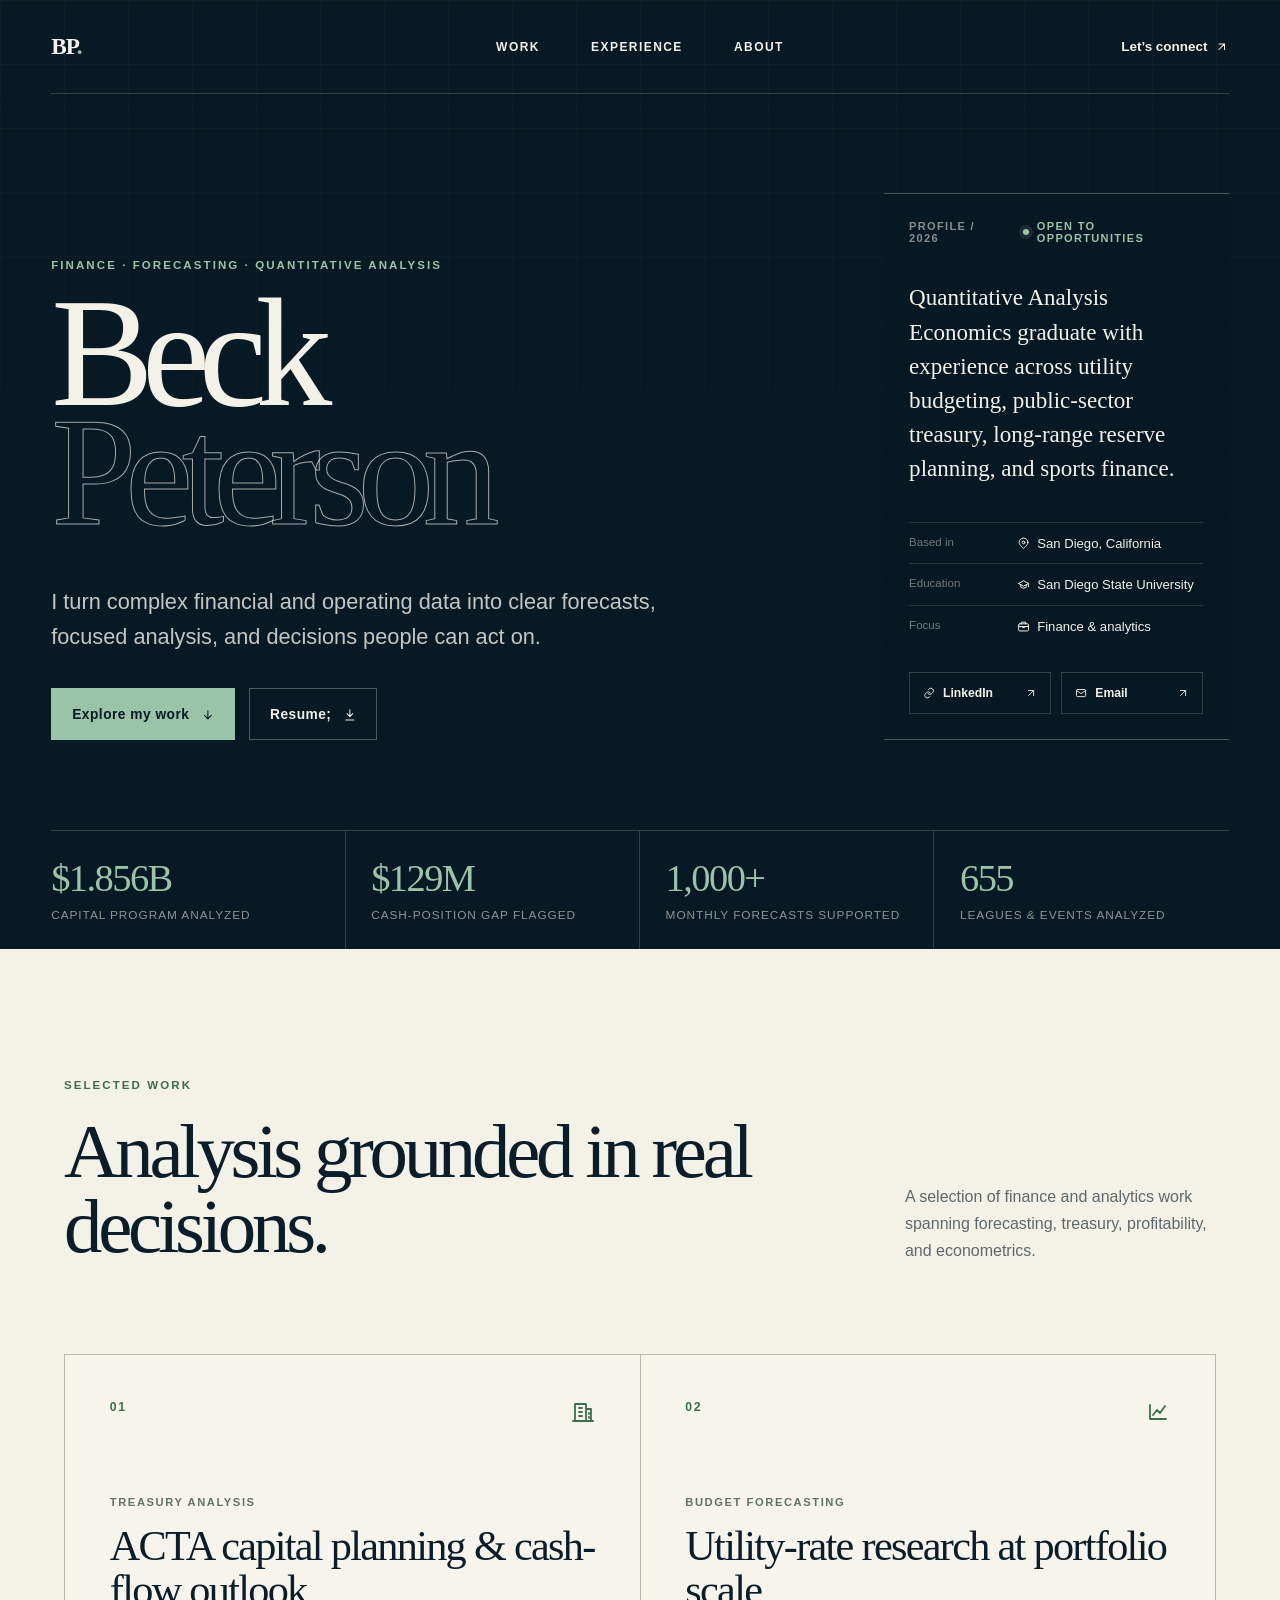
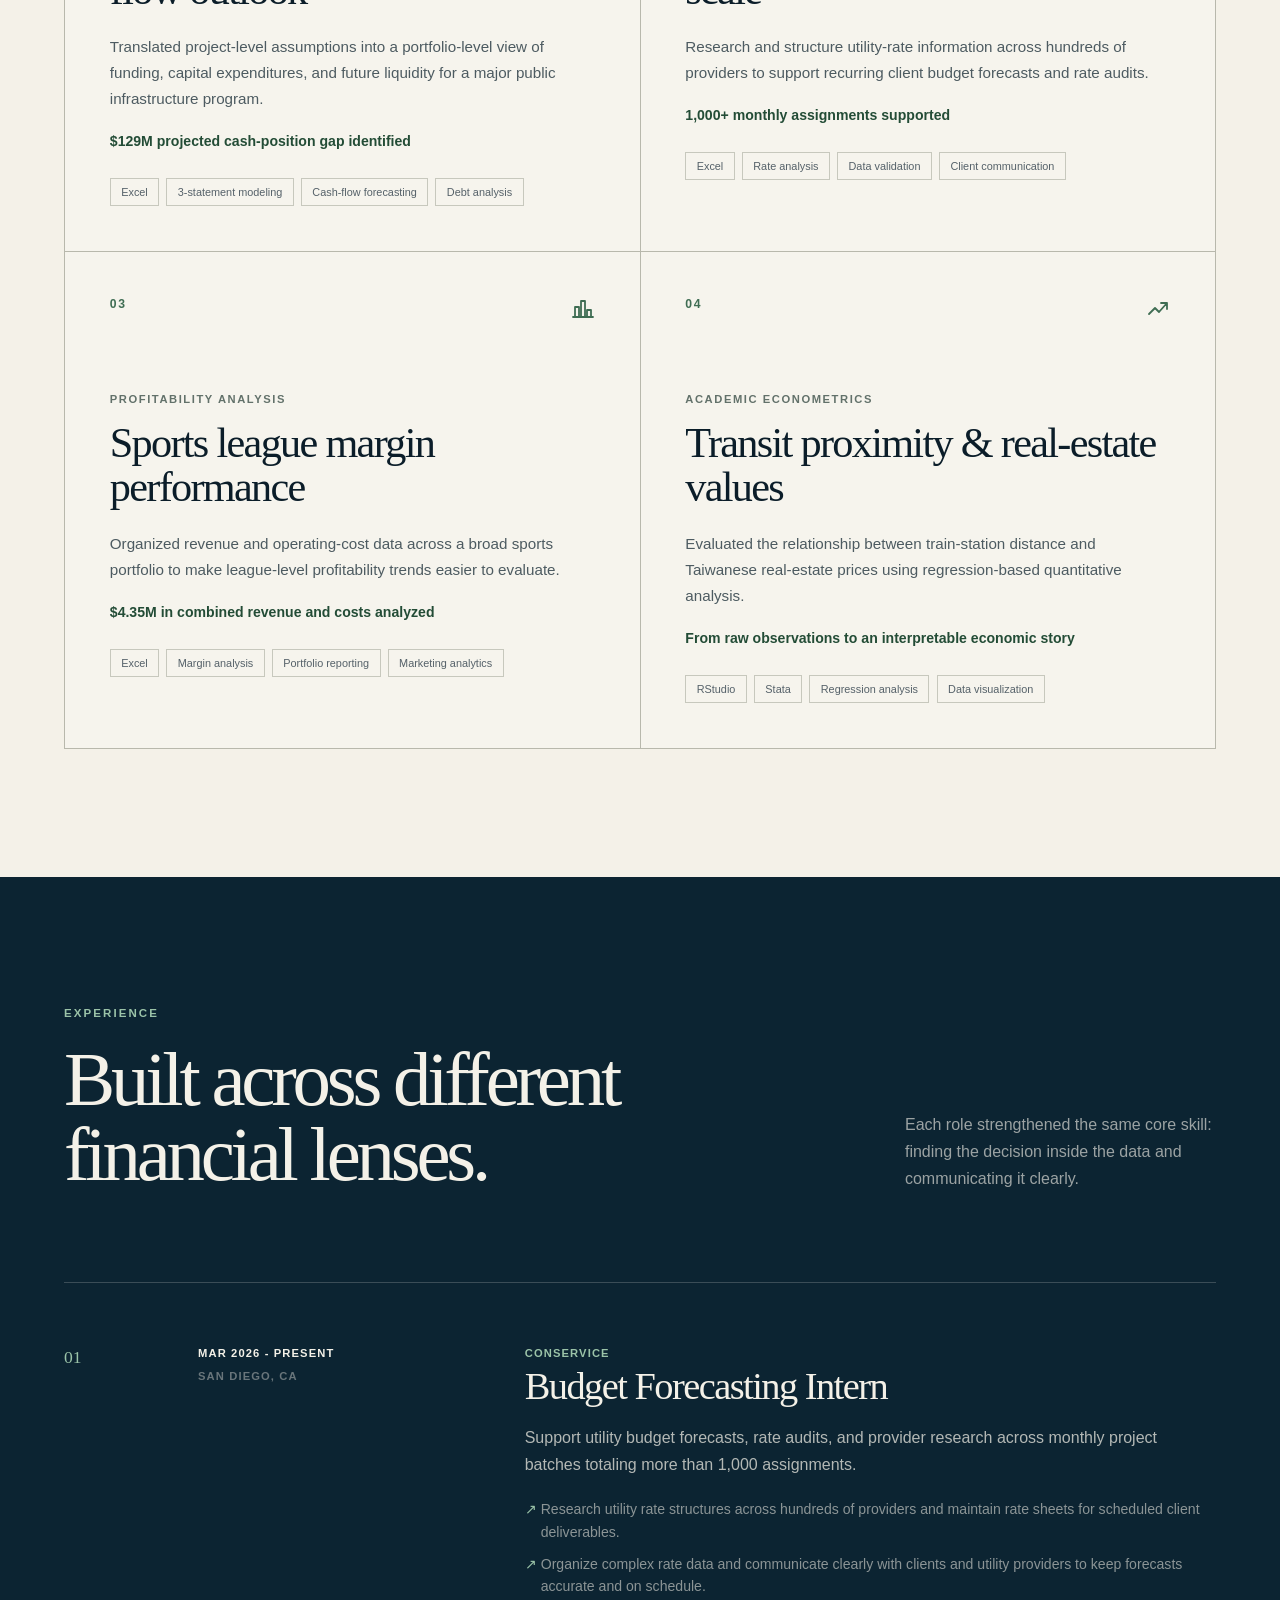
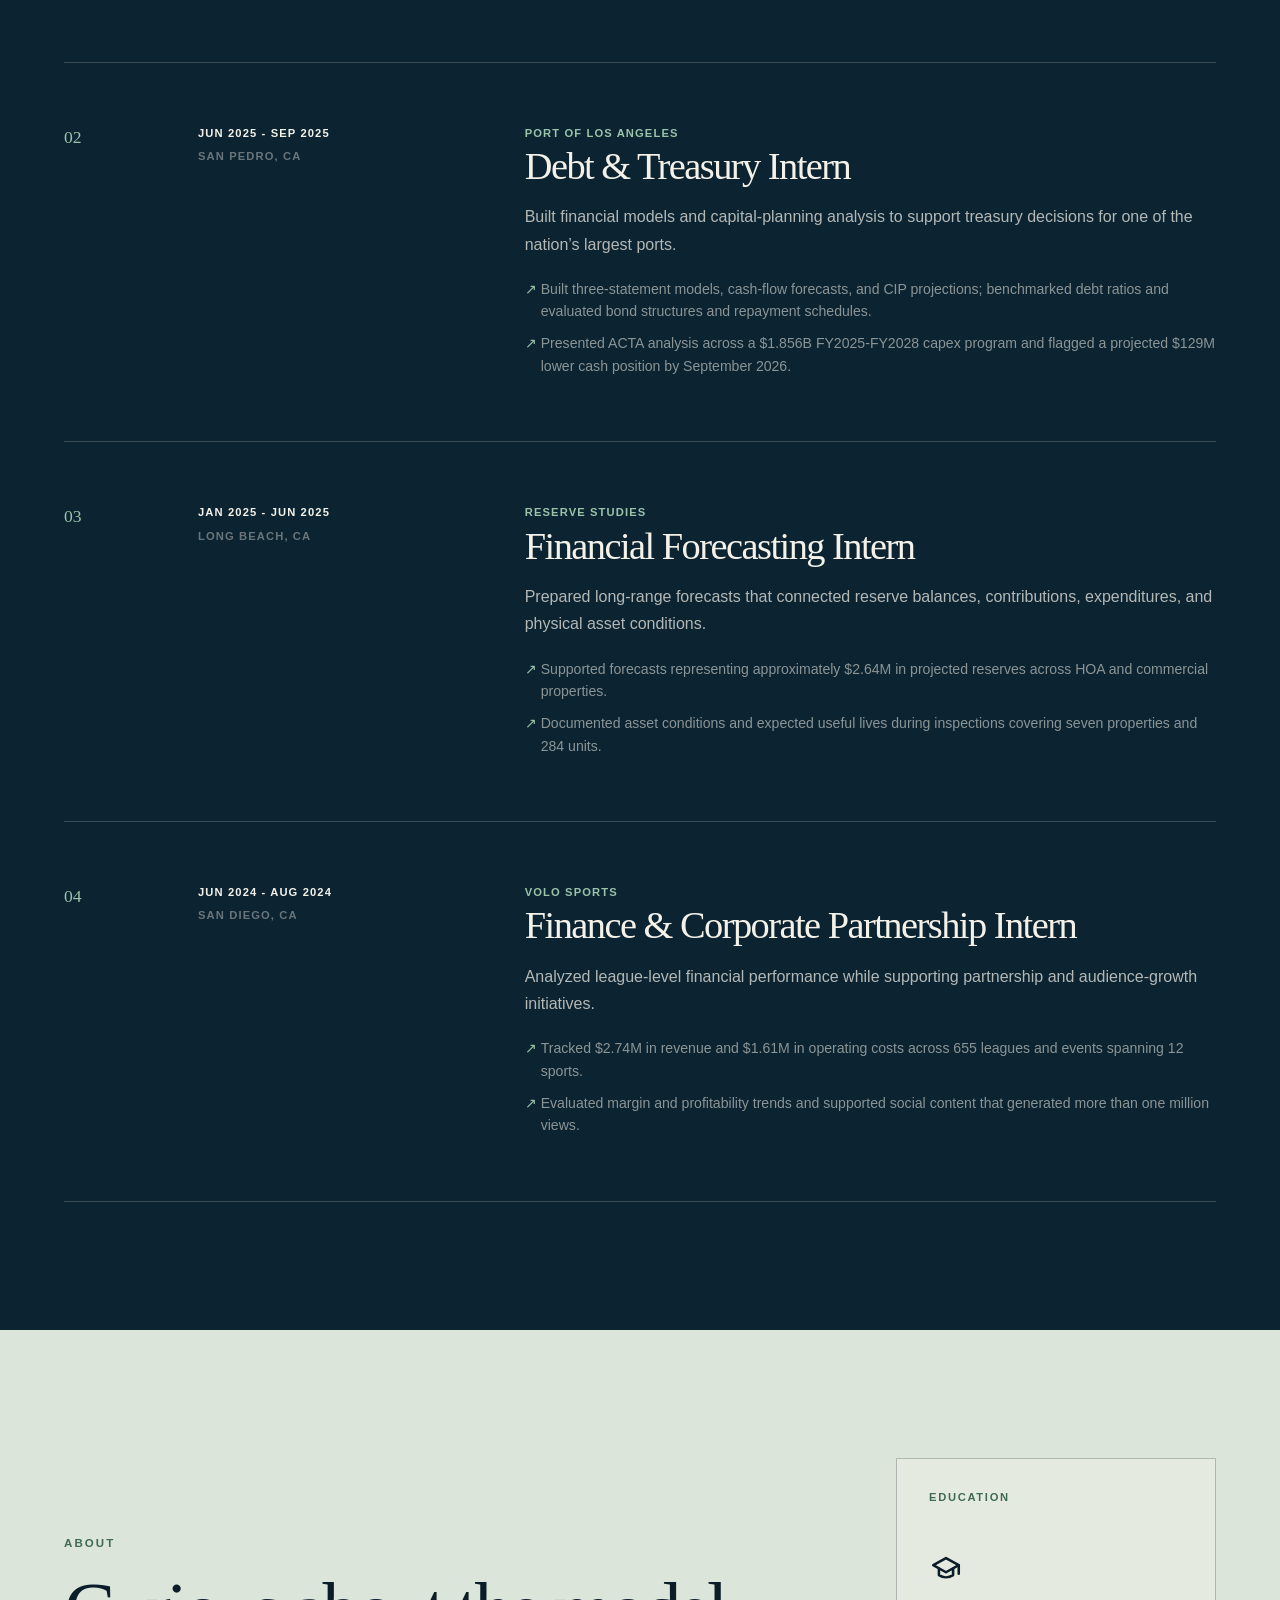
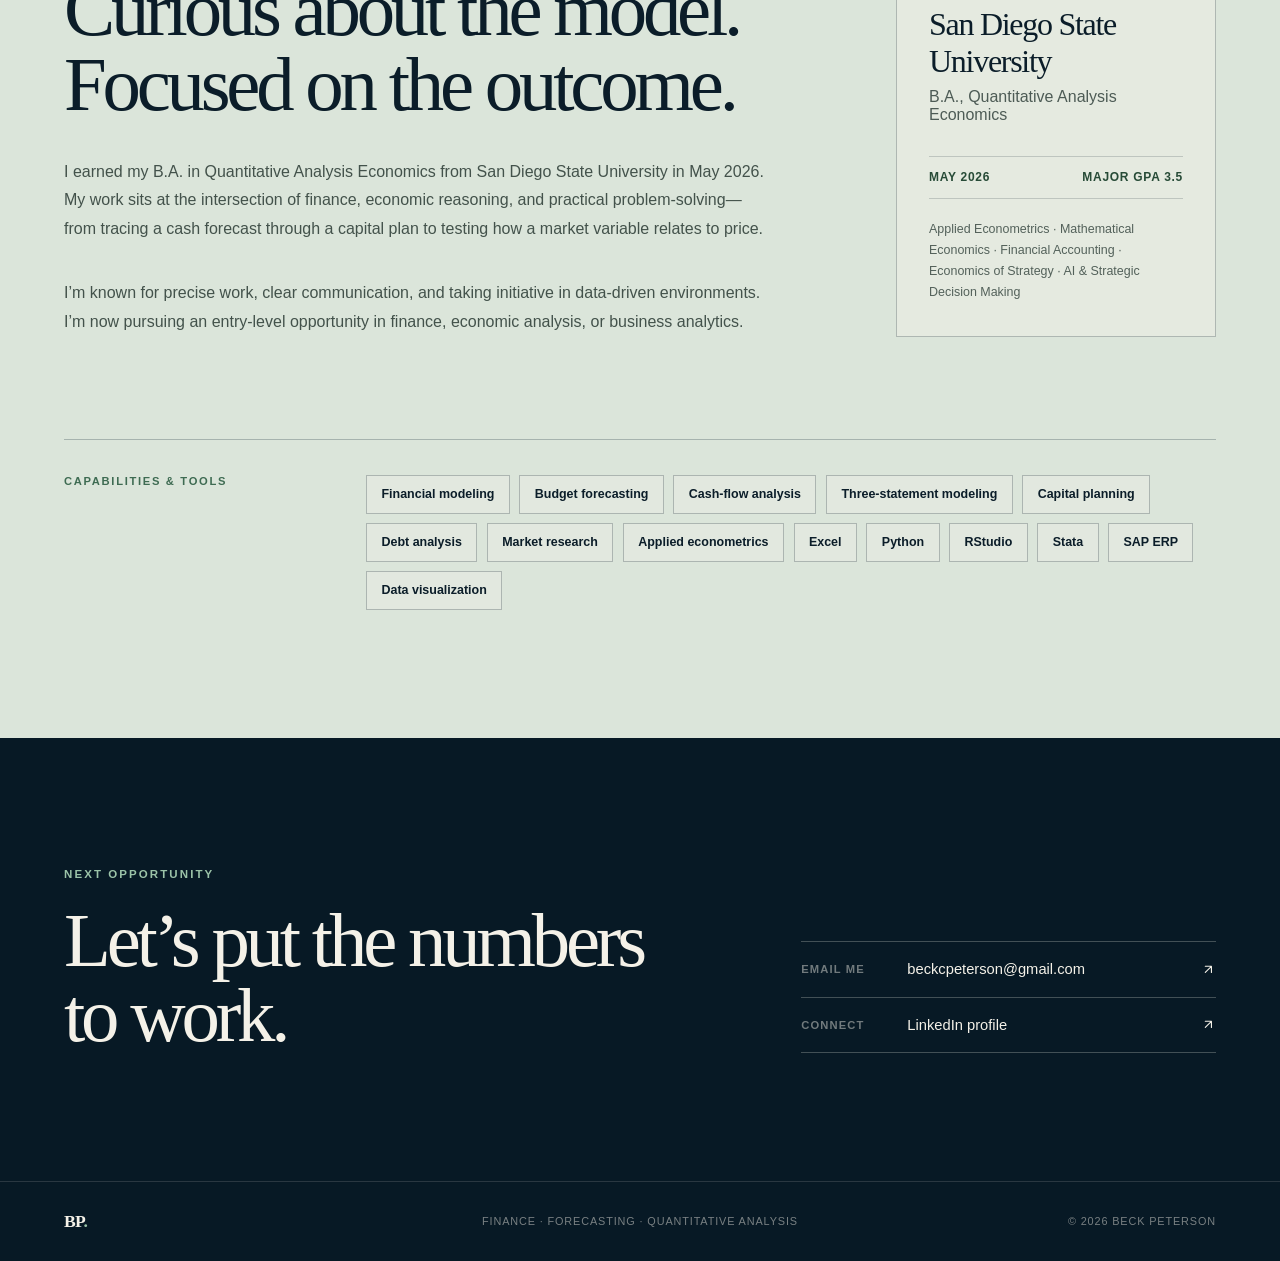
==== index.html @ 58293a1f "Update index.html" ====
<!doctype html>
<html lang="en">
  <head>
    <meta charset="utf-8">
    <meta name="viewport" content="width=device-width, initial-scale=1">
    <title>Beck Peterson | Finance &amp; Quantitative Analysis</title>
    <meta name="description" content="Finance and analytics portfolio of Beck Peterson, featuring work in forecasting, treasury, financial modeling, and applied econometrics.">
    <meta name="keywords" content="Beck Peterson, finance analyst, quantitative analysis, financial modeling, budget forecasting, economics">
    <meta name="author" content="Beck Peterson">
    <link rel="canonical" href="https://beckcpeterson.github.io/">
    <link rel="icon" href="favicon.svg" type="image/svg+xml">
    <link rel="stylesheet" href="styles.css">

    <meta property="og:type" content="website">
    <meta property="og:url" content="https://beckcpeterson.github.io/">
    <meta property="og:title" content="Beck Peterson | Finance &amp; Quantitative Analysis">
    <meta property="og:description" content="Selected work in forecasting, treasury, financial modeling, and applied econometrics.">
    <meta property="og:image" content="https://beckcpeterson.github.io/og.png">
    <meta name="twitter:card" content="summary_large_image">
    <meta name="twitter:title" content="Beck Peterson | Finance &amp; Quantitative Analysis">
    <meta name="twitter:description" content="Selected work in forecasting, treasury, financial modeling, and applied econometrics.">
    <meta name="twitter:image" content="https://beckcpeterson.github.io/og.png">
  </head>

  <body>
    <!-- Reusable icons. You do not need to edit this section. -->
    <svg class="svg-sprite" aria-hidden="true">
      <symbol id="icon-arrow-up-right" viewBox="0 0 24 24"><path d="M7 17 17 7M7 7h10v10"/></symbol>
      <symbol id="icon-arrow-down" viewBox="0 0 24 24"><path d="M12 5v14m-6-6 6 6 6-6"/></symbol>
      <symbol id="icon-download" viewBox="0 0 24 24"><path d="M12 3v12m-5-5 5 5 5-5M5 21h14"/></symbol>
      <symbol id="icon-location" viewBox="0 0 24 24"><path d="M20 10c0 5-8 11-8 11S4 15 4 10a8 8 0 1 1 16 0Z"/><circle cx="12" cy="10" r="2.5"/></symbol>
      <symbol id="icon-education" viewBox="0 0 24 24"><path d="m3 10 9-5 9 5-9 5-9-5Z"/><path d="M7 12.5V17c3 2 7 2 10 0v-4.5M21 10v6"/></symbol>
      <symbol id="icon-briefcase" viewBox="0 0 24 24"><rect x="3" y="7" width="18" height="13" rx="2"/><path d="M8 7V4h8v3M3 12h18M10 12v2h4v-2"/></symbol>
      <symbol id="icon-link" viewBox="0 0 24 24"><path d="M10 13a5 5 0 0 0 7.1.1l2-2a5 5 0 0 0-7.1-7.1l-1.1 1.1"/><path d="M14 11a5 5 0 0 0-7.1-.1l-2 2A5 5 0 0 0 12 20l1.1-1.1"/></symbol>
      <symbol id="icon-mail" viewBox="0 0 24 24"><rect x="3" y="5" width="18" height="14" rx="2"/><path d="m3 7 9 6 9-6"/></symbol>
      <symbol id="icon-building" viewBox="0 0 24 24"><path d="M4 21V4h11v17M15 9h5v12M8 8h3M8 12h3M8 16h3M18 13v1M18 17v1M2 21h20"/></symbol>
      <symbol id="icon-line-chart" viewBox="0 0 24 24"><path d="M4 19V5M4 19h16M7 15l4-5 3 3 5-7"/></symbol>
      <symbol id="icon-bar-chart" viewBox="0 0 24 24"><path d="M4 20V10h4v10M10 20V4h4v16M16 20v-7h4v7M2 20h20"/></symbol>
      <symbol id="icon-trending" viewBox="0 0 24 24"><path d="m3 17 6-6 4 4 8-9M15 6h6v6"/></symbol>
    </svg>

    <main id="main-content" class="overflow-hidden">
      <a class="skip-link" href="#selected-work">Skip to selected work</a>

      <!-- HERO: Edit your main headline and introduction here. -->
      <section class="hero-shell">
        <div class="hero-grid" aria-hidden="true"></div>

        <nav class="site-nav" aria-label="Primary navigation">
          <a class="wordmark" href="#main-content" aria-label="Beck Peterson, home">BP<span>.</span></a>
          <div class="nav-links">
            <a href="#selected-work">Work</a>
            <a href="#experience">Experience</a>
            <a href="#about">About</a>
          </div>
          <a class="nav-contact" href="mailto:beckcpeterson@gmail.com">
            Let&rsquo;s connect
            <svg class="icon" aria-hidden="true"><use href="#icon-arrow-up-right"/></svg>
          </a>
        </nav>

        <div class="hero-content">
          <div class="hero-copy">
            <p class="eyebrow">Finance &middot; Forecasting &middot; Quantitative Analysis</p>
            <h1>Beck<br><span>Peterson</span></h1>
            <p class="hero-intro">
              I turn complex financial and operating data into clear forecasts,
              focused analysis, and decisions people can act on.
            </p>
            <div class="hero-actions">
              <a class="button button-primary" href="#selected-work">
                Explore my work
                <svg class="icon" aria-hidden="true"><use href="#icon-arrow-down"/></svg>
              </a>
              <a class="button button-secondary" href="Beck-Peterson-Resume.pdf" download>
                Resume;
                <svg class="icon" aria-hidden="true"><use href="#icon-download"/></svg>
              </a>
            </div>
          </div>

          <aside class="hero-brief" aria-label="Professional profile">
            <div class="brief-topline">
              <span>Profile / 2026</span>
              <span class="availability"><i></i> Open to opportunities</span>
            </div>
            <p>
              Quantitative Analysis Economics graduate with experience across
              utility budgeting, public-sector treasury, long-range reserve
              planning, and sports finance.
            </p>
            <dl class="brief-details">
              <div>
                <dt>Based in</dt>
                <dd><svg class="icon" aria-hidden="true"><use href="#icon-location"/></svg> San Diego, California</dd>
              </div>
              <div>
                <dt>Education</dt>
                <dd><svg class="icon" aria-hidden="true"><use href="#icon-education"/></svg> San Diego State University</dd>
              </div>
              <div>
                <dt>Focus</dt>
                <dd><svg class="icon" aria-hidden="true"><use href="#icon-briefcase"/></svg> Finance &amp; analytics</dd>
              </div>
            </dl>
            <div class="brief-socials">
              <a href="https://www.linkedin.com/in/beck-c-peterson" target="_blank" rel="noreferrer">
                <svg class="icon" aria-hidden="true"><use href="#icon-link"/></svg> LinkedIn
                <svg class="icon" aria-hidden="true"><use href="#icon-arrow-up-right"/></svg>
              </a>
              <a href="mailto:beckcpeterson@gmail.com">
                <svg class="icon" aria-hidden="true"><use href="#icon-mail"/></svg> Email
                <svg class="icon" aria-hidden="true"><use href="#icon-arrow-up-right"/></svg>
              </a>
            </div>
          </aside>
        </div>

        <div class="metric-strip" aria-label="Career highlights">
          <div><strong>$1.856B</strong><span>capital program analyzed</span></div>
          <div><strong>$129M</strong><span>cash-position gap flagged</span></div>
          <div><strong>1,000+</strong><span>monthly forecasts supported</span></div>
          <div><strong>655</strong><span>leagues &amp; events analyzed</span></div>
        </div>
      </section>

      <!-- SELECTED WORK: Copy a project card to add another project. -->
      <section id="selected-work" class="section section-light">
        <div class="section-heading">
          <div>
            <p class="eyebrow eyebrow-dark">Selected work</p>
            <h2>Analysis grounded in real decisions.</h2>
          </div>
          <p>
            A selection of finance and analytics work spanning forecasting,
            treasury, profitability, and econometrics.
          </p>
        </div>

        <div class="project-grid">
          <article class="project-card">
            <div class="project-card-top"><span>01</span><svg class="icon" aria-hidden="true"><use href="#icon-building"/></svg></div>
            <p class="project-type">Treasury analysis</p>
            <h3>ACTA capital planning &amp; cash-flow outlook</h3>
            <p class="project-description">Translated project-level assumptions into a portfolio-level view of funding, capital expenditures, and future liquidity for a major public infrastructure program.</p>
            <p class="project-result">$129M projected cash-position gap identified</p>
            <ul class="tag-list" aria-label="ACTA project tools">
              <li>Excel</li><li>3-statement modeling</li><li>Cash-flow forecasting</li><li>Debt analysis</li>
            </ul>
          </article>

          <article class="project-card">
            <div class="project-card-top"><span>02</span><svg class="icon" aria-hidden="true"><use href="#icon-line-chart"/></svg></div>
            <p class="project-type">Budget forecasting</p>
            <h3>Utility-rate research at portfolio scale</h3>
            <p class="project-description">Research and structure utility-rate information across hundreds of providers to support recurring client budget forecasts and rate audits.</p>
            <p class="project-result">1,000+ monthly assignments supported</p>
            <ul class="tag-list" aria-label="Utility research project tools">
              <li>Excel</li><li>Rate analysis</li><li>Data validation</li><li>Client communication</li>
            </ul>
          </article>

          <article class="project-card">
            <div class="project-card-top"><span>03</span><svg class="icon" aria-hidden="true"><use href="#icon-bar-chart"/></svg></div>
            <p class="project-type">Profitability analysis</p>
            <h3>Sports league margin performance</h3>
            <p class="project-description">Organized revenue and operating-cost data across a broad sports portfolio to make league-level profitability trends easier to evaluate.</p>
            <p class="project-result">$4.35M in combined revenue and costs analyzed</p>
            <ul class="tag-list" aria-label="Sports analysis project tools">
              <li>Excel</li><li>Margin analysis</li><li>Portfolio reporting</li><li>Marketing analytics</li>
            </ul>
          </article>

          <article class="project-card">
            <div class="project-card-top"><span>04</span><svg class="icon" aria-hidden="true"><use href="#icon-trending"/></svg></div>
            <p class="project-type">Academic econometrics</p>
            <h3>Transit proximity &amp; real-estate values</h3>
            <p class="project-description">Evaluated the relationship between train-station distance and Taiwanese real-estate prices using regression-based quantitative analysis.</p>
            <p class="project-result">From raw observations to an interpretable economic story</p>
            <ul class="tag-list" aria-label="Econometrics project tools">
              <li>RStudio</li><li>Stata</li><li>Regression analysis</li><li>Data visualization</li>
            </ul>
          </article>
        </div>
      </section>

      <!-- EXPERIENCE: Copy one timeline-row article to add a new role. -->
      <section id="experience" class="section section-navy">
        <div class="section-heading section-heading-inverse">
          <div>
            <p class="eyebrow">Experience</p>
            <h2>Built across different financial lenses.</h2>
          </div>
          <p>Each role strengthened the same core skill: finding the decision inside the data and communicating it clearly.</p>
        </div>

        <div class="timeline">
          <article class="timeline-row">
            <div class="timeline-index">01</div>
            <div class="timeline-meta"><p>Mar 2026 - Present</p><span>San Diego, CA</span></div>
            <div class="timeline-body">
              <p class="company">Conservice</p>
              <h3>Budget Forecasting Intern</h3>
              <p class="timeline-summary">Support utility budget forecasts, rate audits, and provider research across monthly project batches totaling more than 1,000 assignments.</p>
              <ul>
                <li>Research utility rate structures across hundreds of providers and maintain rate sheets for scheduled client deliverables.</li>
                <li>Organize complex rate data and communicate clearly with clients and utility providers to keep forecasts accurate and on schedule.</li>
              </ul>
            </div>
          </article>

          <article class="timeline-row">
            <div class="timeline-index">02</div>
            <div class="timeline-meta"><p>Jun 2025 - Sep 2025</p><span>San Pedro, CA</span></div>
            <div class="timeline-body">
              <p class="company">Port of Los Angeles</p>
              <h3>Debt &amp; Treasury Intern</h3>
              <p class="timeline-summary">Built financial models and capital-planning analysis to support treasury decisions for one of the nation&rsquo;s largest ports.</p>
              <ul>
                <li>Built three-statement models, cash-flow forecasts, and CIP projections; benchmarked debt ratios and evaluated bond structures and repayment schedules.</li>
                <li>Presented ACTA analysis across a $1.856B FY2025-FY2028 capex program and flagged a projected $129M lower cash position by September 2026.</li>
              </ul>
            </div>
          </article>

          <article class="timeline-row">
            <div class="timeline-index">03</div>
            <div class="timeline-meta"><p>Jan 2025 - Jun 2025</p><span>Long Beach, CA</span></div>
            <div class="timeline-body">
              <p class="company">Reserve Studies</p>
              <h3>Financial Forecasting Intern</h3>
              <p class="timeline-summary">Prepared long-range forecasts that connected reserve balances, contributions, expenditures, and physical asset conditions.</p>
              <ul>
                <li>Supported forecasts representing approximately $2.64M in projected reserves across HOA and commercial properties.</li>
                <li>Documented asset conditions and expected useful lives during inspections covering seven properties and 284 units.</li>
              </ul>
            </div>
          </article>

          <article class="timeline-row">
            <div class="timeline-index">04</div>
            <div class="timeline-meta"><p>Jun 2024 - Aug 2024</p><span>San Diego, CA</span></div>
            <div class="timeline-body">
              <p class="company">Volo Sports</p>
              <h3>Finance &amp; Corporate Partnership Intern</h3>
              <p class="timeline-summary">Analyzed league-level financial performance while supporting partnership and audience-growth initiatives.</p>
              <ul>
                <li>Tracked $2.74M in revenue and $1.61M in operating costs across 655 leagues and events spanning 12 sports.</li>
                <li>Evaluated margin and profitability trends and supported social content that generated more than one million views.</li>
              </ul>
            </div>
          </article>
        </div>
      </section>

      <!-- ABOUT: Edit education, goals, and skills here. -->
      <section id="about" class="section section-sage">
        <div class="about-grid">
          <div class="about-statement">
            <p class="eyebrow eyebrow-dark">About</p>
            <h2>Curious about the model. Focused on the outcome.</h2>
            <p>I earned my B.A. in Quantitative Analysis Economics from San Diego State University in May 2026. My work sits at the intersection of finance, economic reasoning, and practical problem-solving&mdash;from tracing a cash forecast through a capital plan to testing how a market variable relates to price.</p>
            <p>I&rsquo;m known for precise work, clear communication, and taking initiative in data-driven environments. I&rsquo;m now pursuing an entry-level opportunity in finance, economic analysis, or business analytics.</p>
          </div>

          <div class="education-card">
            <p class="education-label">Education</p>
            <svg class="icon" style="font-size:34px" aria-hidden="true"><use href="#icon-education"/></svg>
            <h3>San Diego State University</h3>
            <p>B.A., Quantitative Analysis Economics</p>
            <div class="education-details"><span>May 2026</span><span>Major GPA 3.5</span></div>
            <p class="coursework">Applied Econometrics &middot; Mathematical Economics &middot; Financial Accounting &middot; Economics of Strategy &middot; AI &amp; Strategic Decision Making</p>
          </div>
        </div>

        <div class="skills-block">
          <p class="skills-label">Capabilities &amp; tools</p>
          <ul>
            <li>Financial modeling</li><li>Budget forecasting</li><li>Cash-flow analysis</li>
            <li>Three-statement modeling</li><li>Capital planning</li><li>Debt analysis</li>
            <li>Market research</li><li>Applied econometrics</li><li>Excel</li>
            <li>Python</li><li>RStudio</li><li>Stata</li><li>SAP ERP</li><li>Data visualization</li>
          </ul>
        </div>
      </section>

      <!-- CONTACT: Change the email or LinkedIn link here if needed. -->
      <section class="contact-section">
        <div>
          <p class="eyebrow">Next opportunity</p>
          <h2>Let&rsquo;s put the numbers to work.</h2>
        </div>
        <div class="contact-actions">
          <a href="mailto:beckcpeterson@gmail.com">
            <span>Email me</span>
            beckcpeterson@gmail.com
            <svg class="icon" aria-hidden="true"><use href="#icon-arrow-up-right"/></svg>
          </a>
          <a href="https://www.linkedin.com/in/beck-c-peterson" target="_blank" rel="noreferrer">
            <span>Connect</span>
            LinkedIn profile
            <svg class="icon" aria-hidden="true"><use href="#icon-arrow-up-right"/></svg>
          </a>
        </div>
      </section>

      <footer>
        <a class="wordmark" href="#main-content" aria-label="Back to top">BP<span>.</span></a>
        <p>Finance &middot; Forecasting &middot; Quantitative Analysis</p>
        <p>&copy; 2026 Beck Peterson</p>
      </footer>
    </main>
  </body>
</html>
---- styles.css ----
:root {
  --background: #f4f1e8;
  --foreground: #0b1d29;
  --card: #fbf9f3;
  --card-foreground: #0b1d29;
  --popover: #fbf9f3;
  --popover-foreground: #0b1d29;
  --primary: #0b1d29;
  --primary-foreground: #f8f5ec;
  --secondary: #dbe5da;
  --secondary-foreground: #0b1d29;
  --muted: #e9e5da;
  --muted-foreground: #52616a;
  --accent: #91b39c;
  --accent-foreground: #08161f;
  --destructive: #b42318;
  --border: #c9c9bd;
  --input: #c9c9bd;
  --ring: #5e8b71;
  --chart-1: #82a98f;
  --chart-2: #d7bd74;
  --chart-3: #294e61;
  --chart-4: #b36d4c;
  --chart-5: #617f8c;
  --radius: 0.25rem;
  --navy: #071925;
  --navy-soft: #0c2432;
  --ivory: #f4f1e8;
  --sage: #dbe5da;
  --green: #9bc3a8;
  --gold: #d7bd74;
}

@theme inline {
  --color-background: var(--background);
  --color-foreground: var(--foreground);
  --color-card: var(--card);
  --color-card-foreground: var(--card-foreground);
  --color-popover: var(--popover);
  --color-popover-foreground: var(--popover-foreground);
  --color-primary: var(--primary);
  --color-primary-foreground: var(--primary-foreground);
  --color-secondary: var(--secondary);
  --color-secondary-foreground: var(--secondary-foreground);
  --color-muted: var(--muted);
  --color-muted-foreground: var(--muted-foreground);
  --color-accent: var(--accent);
  --color-accent-foreground: var(--accent-foreground);
  --color-destructive: var(--destructive);
  --color-border: var(--border);
  --color-input: var(--input);
  --color-ring: var(--ring);
  --color-chart-1: var(--chart-1);
  --color-chart-2: var(--chart-2);
  --color-chart-3: var(--chart-3);
  --color-chart-4: var(--chart-4);
  --color-chart-5: var(--chart-5);
  --radius-sm: calc(var(--radius) - 2px);
  --radius-md: var(--radius);
  --radius-lg: calc(var(--radius) + 2px);
  --radius-xl: calc(var(--radius) + 6px);
  --font-sans: "Aptos", "Segoe UI", Helvetica, Arial, sans-serif;
  --font-serif: Georgia, "Times New Roman", serif;
}

* { box-sizing: border-box; }
html { scroll-behavior: smooth; background: var(--navy); }
body {
  margin: 0;
  background: var(--background);
  color: var(--foreground);
  font-family: "Aptos", "Segoe UI", Helvetica, Arial, sans-serif;
  -webkit-font-smoothing: antialiased;
}
.overflow-hidden { overflow: hidden; }
.svg-sprite { position: absolute; width: 0; height: 0; overflow: hidden; }
.icon { width: 1em; height: 1em; flex: 0 0 auto; fill: none; stroke: currentColor; stroke-width: 1.8; stroke-linecap: round; stroke-linejoin: round; }
a { color: inherit; text-decoration: none; }
button, a { -webkit-tap-highlight-color: transparent; }

.skip-link {
  position: fixed; left: 1rem; top: -4rem; z-index: 100;
  background: var(--gold); color: var(--navy); padding: .75rem 1rem;
  font-weight: 700; transition: top 160ms ease;
}
.skip-link:focus { top: 1rem; }

.hero-shell {
  position: relative; min-height: 100vh; overflow: hidden;
  background: var(--navy); color: var(--ivory);
  padding: 0 clamp(1.25rem, 4vw, 4.5rem);
}
.hero-grid {
  position: absolute; inset: 0; opacity: .16; pointer-events: none;
  background-image:
    linear-gradient(rgba(155,195,168,.22) 1px, transparent 1px),
    linear-gradient(90deg, rgba(155,195,168,.22) 1px, transparent 1px);
  background-size: 64px 64px;
  mask-image: linear-gradient(to bottom, #000 0%, transparent 80%);
}
.site-nav {
  position: relative; z-index: 2; display: grid;
  grid-template-columns: 1fr auto 1fr; align-items: center;
  min-height: 94px; border-bottom: 1px solid rgba(244,241,232,.18);
}
.wordmark {
  width: fit-content; font-family: Georgia, "Times New Roman", serif;
  font-size: 1.45rem; font-weight: 700; letter-spacing: -.04em;
}
.wordmark span { color: var(--green); }
.nav-links {
  display: flex; gap: clamp(1.5rem,4vw,3.5rem);
  font-size: .75rem; font-weight: 700; letter-spacing: .12em; text-transform: uppercase;
}
.nav-contact {
  justify-self: end; display: inline-flex; align-items: center; gap: .5rem;
  font-size: .84rem; font-weight: 700;
}
.nav-links a, .nav-contact, .brief-socials a, .contact-actions a {
  transition: color 160ms ease, background 160ms ease, border-color 160ms ease;
}
.nav-links a:hover, .nav-links a:focus-visible,
.nav-contact:hover, .nav-contact:focus-visible { color: var(--green); }

.hero-content {
  position: relative; z-index: 1; display: grid;
  grid-template-columns: minmax(0,1.35fr) minmax(320px,.65fr);
  gap: clamp(4rem,9vw,10rem); align-items: end;
  max-width: 1440px; margin: 0 auto;
  padding: clamp(5rem,11vh,9rem) 0 clamp(5rem,10vh,8rem);
}
.eyebrow {
  margin: 0 0 1.3rem; color: var(--green); font-size: .72rem;
  font-weight: 800; letter-spacing: .18em; line-height: 1.4; text-transform: uppercase;
}
.eyebrow-dark { color: #3e6b52; }
.hero-copy h1 {
  margin: 0; font-family: Georgia, "Times New Roman", serif;
  font-size: clamp(5rem,12vw,10.8rem); font-weight: 400;
  letter-spacing: -.075em; line-height: .77;
}
.hero-copy h1 span {
  color: transparent; -webkit-text-stroke: 1px rgba(244,241,232,.68);
}
.hero-intro {
  max-width: 680px; margin: 3.4rem 0 0; color: rgba(244,241,232,.8);
  font-size: clamp(1.1rem,1.7vw,1.5rem); line-height: 1.6;
}
.hero-actions { display: flex; flex-wrap: wrap; gap: .85rem; margin-top: 2.1rem; }
.button {
  display: inline-flex; align-items: center; justify-content: center; gap: .7rem;
  min-height: 52px; padding: .85rem 1.25rem; border: 1px solid transparent;
  font-size: .86rem; font-weight: 800; letter-spacing: .035em;
  transition: transform 160ms ease, background 160ms ease, border-color 160ms ease;
}
.button:hover, .button:focus-visible { transform: translateY(-2px); }
.button-primary { background: var(--green); color: var(--navy); }
.button-primary:hover, .button-primary:focus-visible { background: #b1d1b9; }
.button-secondary { border-color: rgba(244,241,232,.3); color: var(--ivory); }
.button-secondary:hover, .button-secondary:focus-visible {
  border-color: var(--ivory); background: rgba(244,241,232,.06);
}

.hero-brief {
  align-self: end; padding: 1.6rem;
  border-top: 1px solid rgba(244,241,232,.28);
  border-bottom: 1px solid rgba(244,241,232,.28);
  background: rgba(7,25,37,.66); backdrop-filter: blur(10px);
}
.brief-topline {
  display: flex; justify-content: space-between; gap: 1rem;
  color: rgba(244,241,232,.55); font-size: .69rem;
  font-weight: 700; letter-spacing: .12em; text-transform: uppercase;
}
.availability { display: inline-flex; align-items: center; gap: .5rem; color: var(--green); }
.availability i {
  width: 6px; height: 6px; border-radius: 50%; background: var(--green);
  box-shadow: 0 0 0 4px rgba(155,195,168,.12);
}
.hero-brief > p {
  margin: 2.3rem 0; font-family: Georgia, "Times New Roman", serif;
  font-size: clamp(1.15rem,1.8vw,1.45rem); line-height: 1.48;
}
.brief-details { display: grid; gap: 0; margin: 0; }
.brief-details div {
  display: grid; grid-template-columns: 95px 1fr; gap: .8rem;
  padding: .8rem 0; border-top: 1px solid rgba(244,241,232,.13);
}
.brief-details dt { color: rgba(244,241,232,.45); font-size: .72rem; }
.brief-details dd {
  display: flex; align-items: center; gap: .45rem; margin: 0; font-size: .82rem;
}
.brief-socials { display: grid; grid-template-columns: 1fr 1fr; gap: .65rem; margin-top: 1.6rem; }
.brief-socials a {
  display: flex; align-items: center; gap: .5rem; padding: .8rem;
  border: 1px solid rgba(244,241,232,.18); font-size: .76rem; font-weight: 700;
}
.brief-socials a svg:last-child { margin-left: auto; }
.brief-socials a:hover, .brief-socials a:focus-visible {
  border-color: var(--green); color: var(--green);
}

.metric-strip {
  position: relative; z-index: 1; display: grid;
  grid-template-columns: repeat(4,1fr); max-width: 1440px; margin: 0 auto;
  border-top: 1px solid rgba(244,241,232,.18);
}
.metric-strip div {
  display: flex; flex-direction: column; gap: .45rem;
  padding: 1.55rem clamp(1rem,2vw,2rem);
  border-right: 1px solid rgba(244,241,232,.18);
}
.metric-strip div:first-child { padding-left: 0; }
.metric-strip div:last-child { border-right: 0; }
.metric-strip strong {
  color: var(--green); font-family: Georgia, "Times New Roman", serif;
  font-size: clamp(1.6rem,3vw,2.5rem); font-weight: 400; letter-spacing: -.04em;
}
.metric-strip span {
  color: rgba(244,241,232,.57); font-size: .74rem; line-height: 1.4;
  text-transform: uppercase; letter-spacing: .08em;
}

.section { padding: clamp(5rem,10vw,9rem) clamp(1.25rem,5vw,5.5rem); }
.section-light { background: var(--ivory); }
.section-navy { background: var(--navy-soft); color: var(--ivory); }
.section-sage { background: var(--sage); }
.section-heading {
  display: grid; grid-template-columns: minmax(0,1.4fr) minmax(280px,.6fr);
  gap: clamp(2.5rem,9vw,9rem); align-items: end;
  max-width: 1440px; margin: 0 auto clamp(3.5rem,7vw,6.5rem);
}
.section-heading h2, .about-statement h2, .contact-section h2 {
  max-width: 920px; margin: 0; font-family: Georgia, "Times New Roman", serif;
  font-size: clamp(2.8rem,6vw,6.4rem); font-weight: 400;
  letter-spacing: -.055em; line-height: .98;
}
.section-heading > p {
  margin: 0; color: #5e686c; font-size: 1rem; line-height: 1.7;
}
.section-heading-inverse > p { color: rgba(244,241,232,.62); }

.project-grid {
  display: grid; grid-template-columns: repeat(2,minmax(0,1fr));
  max-width: 1440px; margin: 0 auto;
  border-top: 1px solid #b8b8ac; border-left: 1px solid #b8b8ac;
}
.project-card {
  min-height: 460px; padding: clamp(1.6rem,3.5vw,3.25rem);
  border-right: 1px solid #b8b8ac; border-bottom: 1px solid #b8b8ac;
  background: rgba(255,255,255,.2); transition: background 180ms ease;
}
.project-card:hover { background: #fbf9f3; }
.project-card-top {
  display: flex; justify-content: space-between; color: #3f6d53;
  font-size: .76rem; font-weight: 800; letter-spacing: .13em;
}
.project-card-top .icon { font-size: 24px; }
.project-type {
  margin: 4.5rem 0 1rem; color: #62716a; font-size: .7rem;
  font-weight: 800; letter-spacing: .14em; text-transform: uppercase;
}
.project-card h3 {
  max-width: 620px; margin: 0; font-family: Georgia, "Times New Roman", serif;
  font-size: clamp(1.8rem,3.3vw,3rem); font-weight: 400;
  letter-spacing: -.04em; line-height: 1.05;
}
.project-description {
  max-width: 600px; margin: 1.35rem 0; color: #4d5b61;
  font-size: .95rem; line-height: 1.7;
}
.project-result { margin: 0 0 1.8rem; color: #234c36; font-size: .88rem; font-weight: 800; }
.tag-list {
  display: flex; flex-wrap: wrap; gap: .45rem; margin: 0; padding: 0; list-style: none;
}
.tag-list li { padding: .45rem .65rem; border: 1px solid #c7c8bd; color: #556169; font-size: .68rem; }

.timeline {
  max-width: 1440px; margin: 0 auto; border-top: 1px solid rgba(244,241,232,.2);
}
.timeline-row {
  display: grid; grid-template-columns: 70px minmax(180px,.38fr) minmax(0,1fr);
  gap: clamp(1.5rem,5vw,5rem); padding: clamp(2.2rem,5vw,4.2rem) 0;
  border-bottom: 1px solid rgba(244,241,232,.2);
}
.timeline-index {
  color: var(--green); font-family: Georgia, "Times New Roman", serif; font-size: 1.1rem;
}
.timeline-meta p, .timeline-meta span, .company {
  margin: 0; font-size: .7rem; font-weight: 800; letter-spacing: .1em; text-transform: uppercase;
}
.timeline-meta p { color: var(--ivory); }
.timeline-meta span { display: block; margin-top: .7rem; color: rgba(244,241,232,.4); }
.company { color: var(--green); }
.timeline-body h3 {
  margin: .45rem 0 1rem; font-family: Georgia, "Times New Roman", serif;
  font-size: clamp(1.8rem,3vw,3rem); font-weight: 400; letter-spacing: -.04em; line-height: 1.08;
}
.timeline-summary {
  max-width: 820px; margin: 0 0 1.25rem; color: rgba(244,241,232,.72);
  font-size: 1rem; line-height: 1.7;
}
.timeline-body ul {
  display: grid; gap: .6rem; max-width: 900px; margin: 0; padding: 0;
  color: rgba(244,241,232,.55); font-size: .88rem; line-height: 1.6; list-style: none;
}
.timeline-body li { position: relative; padding-left: 1rem; }
.timeline-body li::before { position: absolute; left: 0; content: "↗"; color: var(--green); }

.about-grid {
  display: grid; grid-template-columns: minmax(0,1.4fr) minmax(320px,.6fr);
  gap: clamp(4rem,10vw,11rem); align-items: end; max-width: 1440px; margin: 0 auto;
}
.about-statement > p:not(.eyebrow) {
  max-width: 850px; margin: 2.2rem 0 0; color: #43524b; font-size: 1rem; line-height: 1.8;
}
.education-card {
  padding: 2rem; border: 1px solid rgba(11,29,41,.25); background: rgba(244,241,232,.42);
}
.education-label, .skills-label {
  margin: 0; color: #3e6b52; font-size: .7rem; font-weight: 800;
  letter-spacing: .15em; text-transform: uppercase;
}
.education-label { margin-bottom: 3rem; }
.education-card h3 {
  margin: 1.1rem 0 .45rem; font-family: Georgia, "Times New Roman", serif;
  font-size: 2rem; font-weight: 400; letter-spacing: -.04em;
}
.education-card > p:not(.education-label):not(.coursework) { margin: 0; color: #4d5b55; }
.education-details {
  display: flex; justify-content: space-between; gap: 1rem; margin: 2rem 0 1.25rem;
  padding: .85rem 0; border-top: 1px solid rgba(11,29,41,.18);
  border-bottom: 1px solid rgba(11,29,41,.18); color: #274b37;
  font-size: .75rem; font-weight: 800; letter-spacing: .06em; text-transform: uppercase;
}
.coursework { margin: 0; color: #53615a; font-size: .78rem; line-height: 1.7; }
.skills-block {
  display: grid; grid-template-columns: minmax(180px,.25fr) minmax(0,1fr);
  gap: clamp(2rem,7vw,7rem); max-width: 1440px;
  margin: clamp(4rem,8vw,8rem) auto 0; padding-top: 2.2rem;
  border-top: 1px solid rgba(11,29,41,.25);
}
.skills-block ul {
  display: flex; flex-wrap: wrap; gap: .6rem; margin: 0; padding: 0; list-style: none;
}
.skills-block li {
  padding: .7rem .9rem; border: 1px solid rgba(11,29,41,.25);
  background: rgba(244,241,232,.28); font-size: .78rem; font-weight: 600;
}

.contact-section {
  display: grid; grid-template-columns: minmax(0,1.2fr) minmax(360px,.8fr);
  gap: clamp(3rem,9vw,9rem); align-items: end;
  padding: clamp(5rem,10vw,9rem) clamp(1.25rem,5vw,5.5rem);
  background: var(--navy); color: var(--ivory);
}
.contact-section h2 { max-width: 820px; }
.contact-actions { display: grid; border-top: 1px solid rgba(244,241,232,.25); }
.contact-actions a {
  display: grid; grid-template-columns: 90px 1fr auto; gap: 1rem; align-items: center;
  padding: 1.2rem 0; border-bottom: 1px solid rgba(244,241,232,.25); font-size: .92rem;
}
.contact-actions a span {
  color: rgba(244,241,232,.45); font-size: .7rem; font-weight: 800;
  letter-spacing: .1em; text-transform: uppercase;
}
.contact-actions a:hover, .contact-actions a:focus-visible { color: var(--green); }

footer {
  display: grid; grid-template-columns: 1fr auto 1fr; align-items: center; gap: 1rem;
  padding: 1.8rem clamp(1.25rem,5vw,5.5rem); border-top: 1px solid rgba(244,241,232,.14);
  background: var(--navy); color: rgba(244,241,232,.48);
  font-size: .68rem; letter-spacing: .08em; text-transform: uppercase;
}
footer p { margin: 0; }
footer p:last-child { justify-self: end; }
footer .wordmark { color: var(--ivory); font-size: 1.1rem; }

@media (max-width: 900px) {
  .site-nav { grid-template-columns: 1fr auto; }
  .nav-links { display: none; }
  .hero-content, .section-heading, .about-grid, .contact-section { grid-template-columns: 1fr; }
  .hero-content { gap: 4rem; }
  .hero-copy h1 { font-size: clamp(4.7rem,20vw,9rem); }
  .hero-brief { max-width: 640px; }
  .metric-strip { grid-template-columns: repeat(2,1fr); }
  .metric-strip div:nth-child(2) { border-right: 0; }
  .metric-strip div:nth-child(-n+2) { border-bottom: 1px solid rgba(244,241,232,.18); }
  .project-card { min-height: 420px; }
  .timeline-row { grid-template-columns: 52px 1fr; }
  .timeline-body { grid-column: 2; }
  .skills-block { grid-template-columns: 1fr; }
  .contact-actions { max-width: 700px; }
}

@media (max-width: 640px) {
  .hero-shell, .section, .contact-section { padding-left: 1rem; padding-right: 1rem; }
  .site-nav { min-height: 76px; }
  .nav-contact { font-size: .76rem; }
  .hero-content { padding: 4.5rem 0 4rem; }
  .hero-copy h1 { font-size: clamp(4.2rem,23vw,7rem); }
  .hero-copy h1 span { -webkit-text-stroke-width: .75px; }
  .hero-intro { margin-top: 2.5rem; }
  .hero-actions, .hero-actions .button { width: 100%; }
  .brief-topline { flex-direction: column; }
  .brief-details div { grid-template-columns: 78px 1fr; }
  .metric-strip { grid-template-columns: 1fr 1fr; }
  .metric-strip div { min-height: 112px; padding: 1.1rem .8rem; }
  .metric-strip div:first-child { padding-left: .8rem; }
  .metric-strip strong { font-size: 1.55rem; }
  .metric-strip span { font-size: .62rem; }
  .section-heading { margin-bottom: 3rem; }
  .section-heading h2, .about-statement h2, .contact-section h2 {
    font-size: clamp(2.65rem,13vw,4.2rem);
  }
  .project-grid { grid-template-columns: 1fr; }
  .project-card { min-height: auto; padding: 1.5rem; }
  .project-type { margin-top: 3rem; }
  .timeline-row { grid-template-columns: 38px 1fr; gap: 1rem; }
  .timeline-meta p, .timeline-meta span { font-size: .62rem; }
  .timeline-body h3 { font-size: 1.8rem; }
  .education-card { padding: 1.4rem; }
  .contact-actions a {
    grid-template-columns: 74px minmax(0,1fr) auto;
    font-size: .76rem; overflow-wrap: anywhere;
  }
  footer { grid-template-columns: auto 1fr; padding-left: 1rem; padding-right: 1rem; }
  footer p:nth-of-type(1) { display: none; }
}

@media (prefers-reduced-motion: reduce) {
  html { scroll-behavior: auto; }
  *, *::before, *::after { transition-duration: .01ms !important; }
}
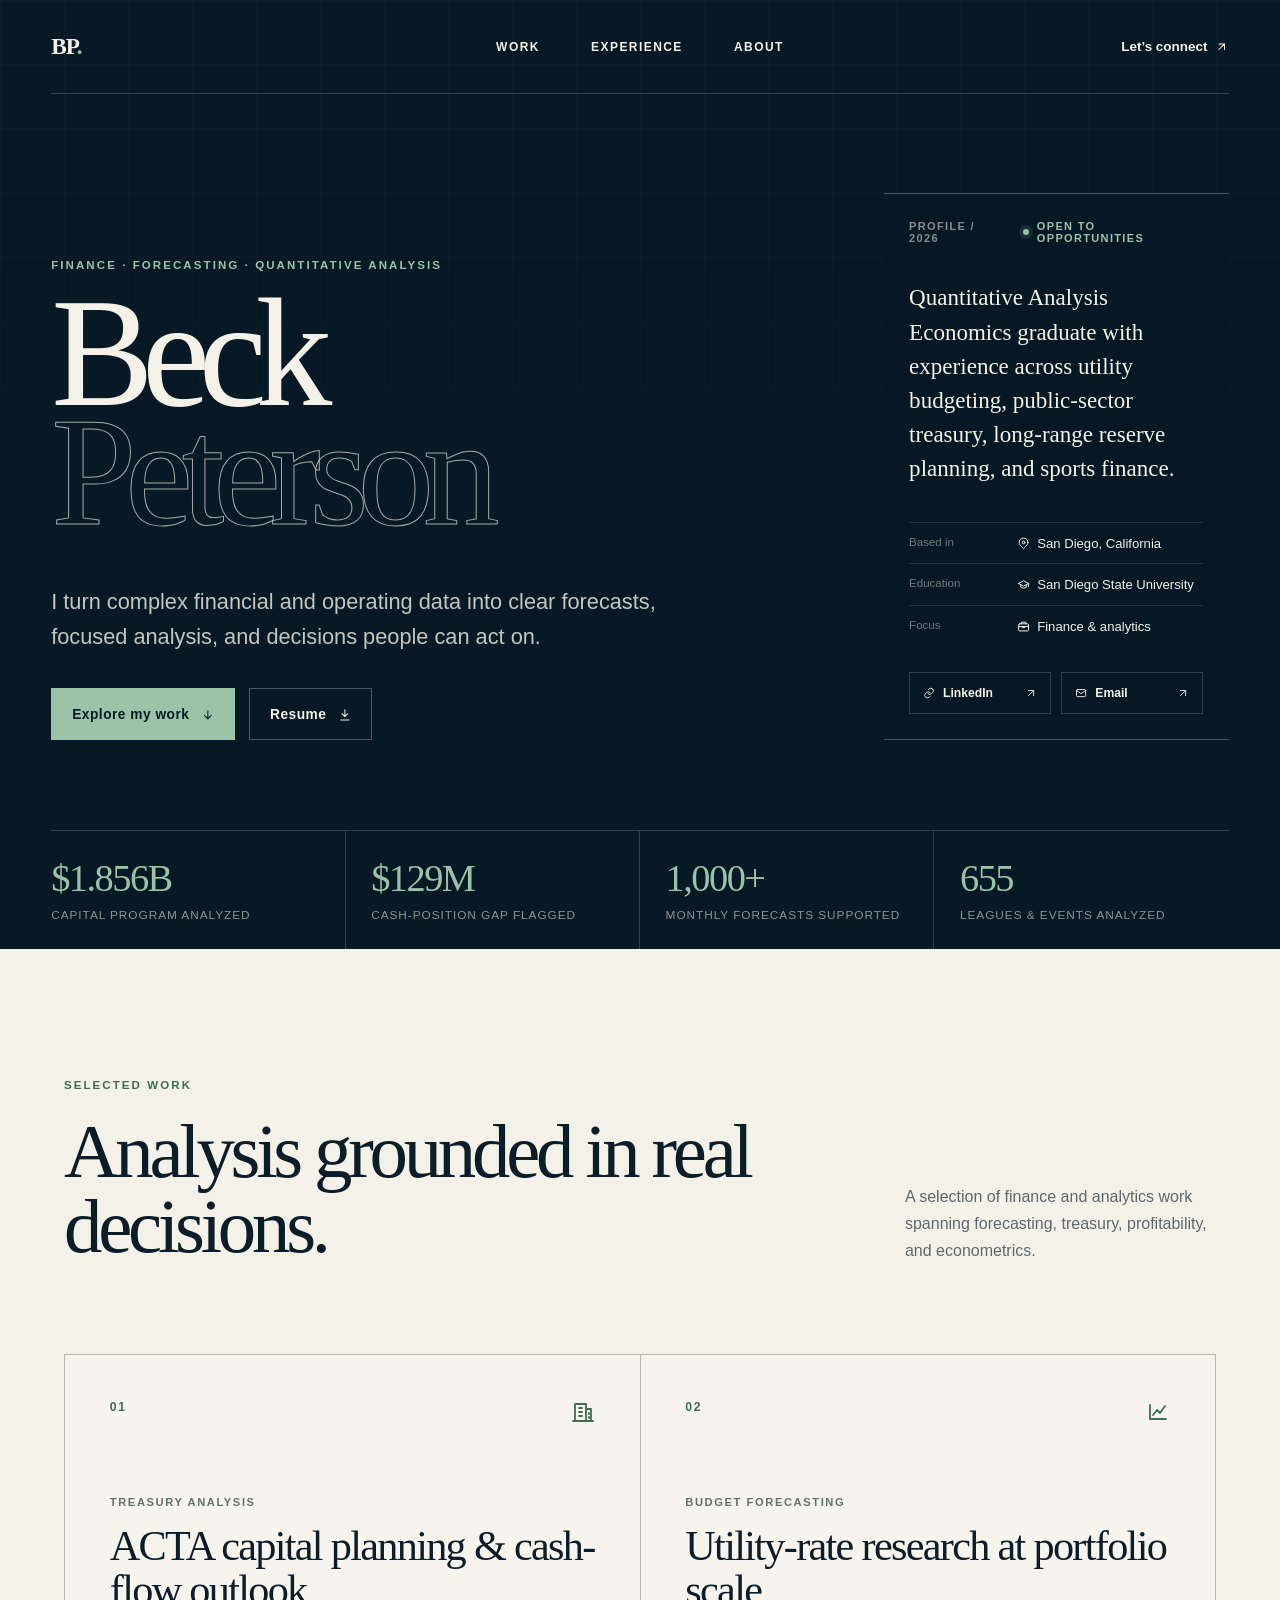
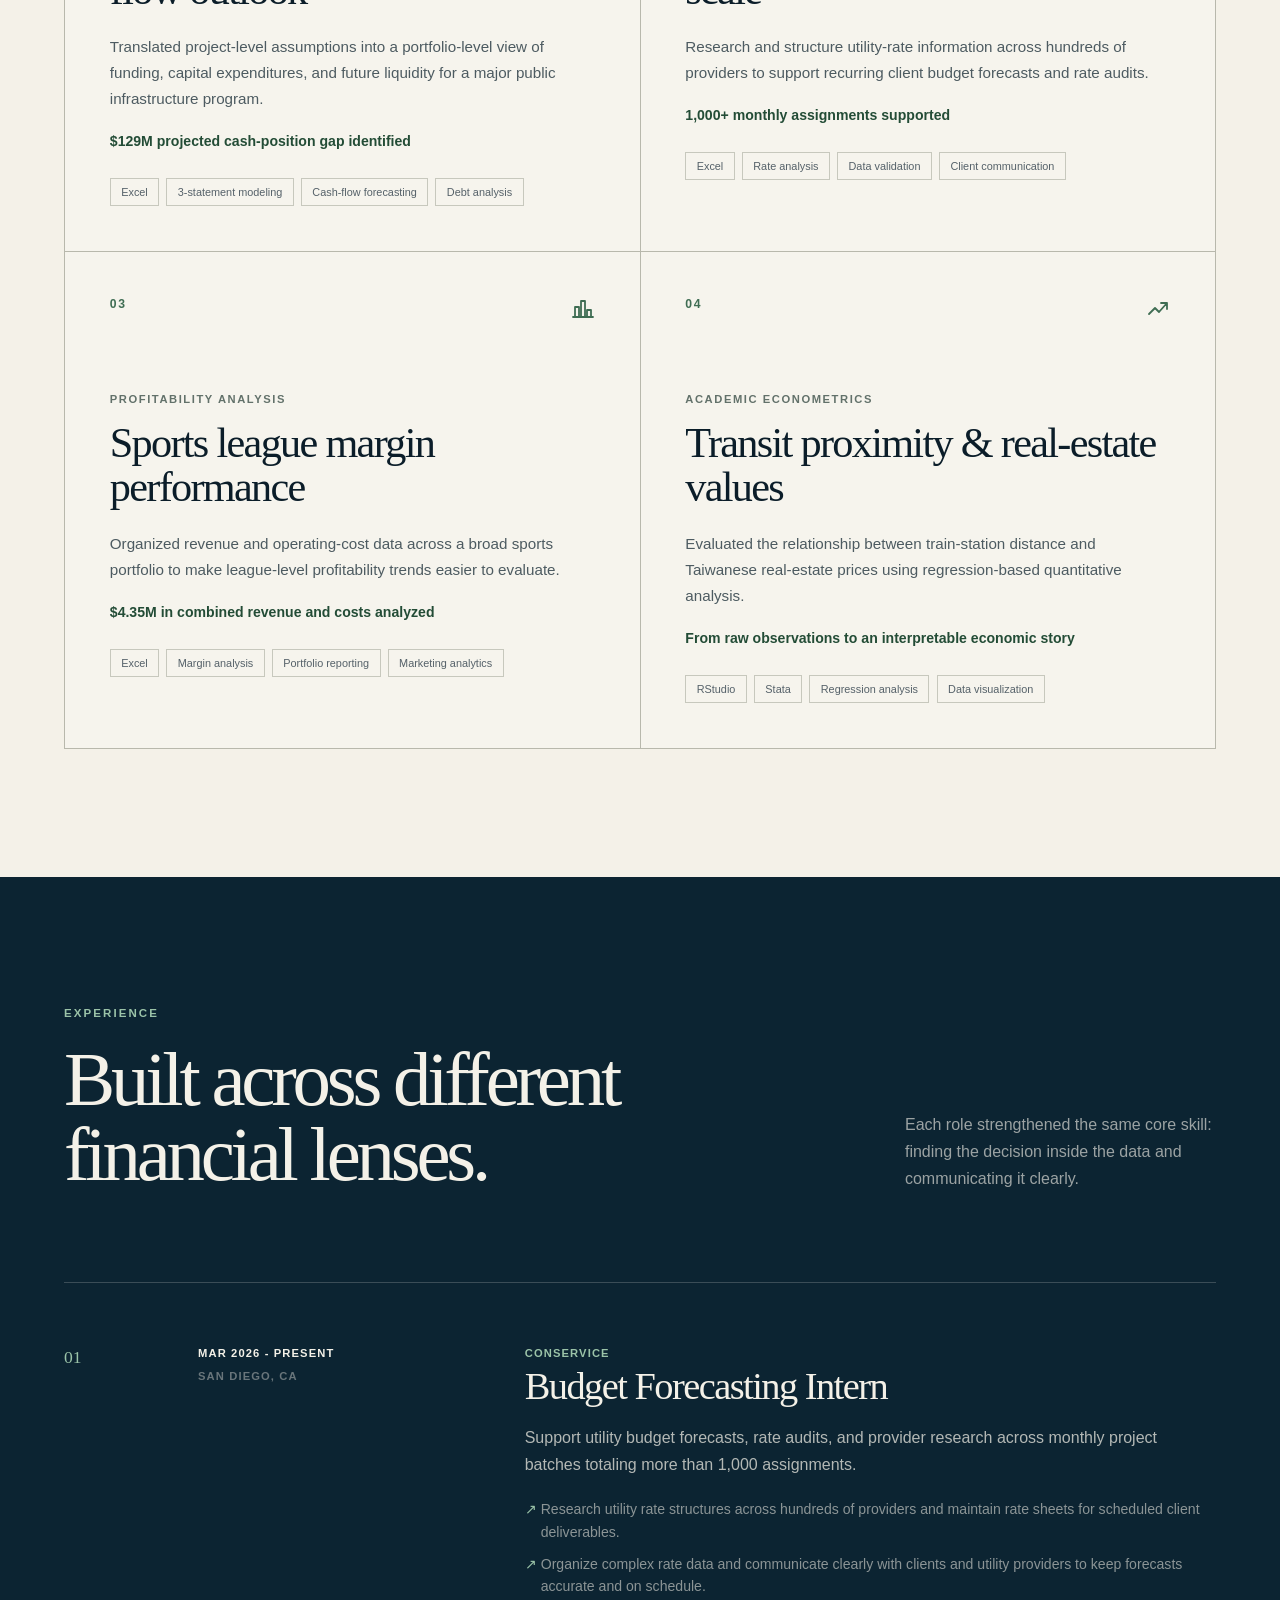
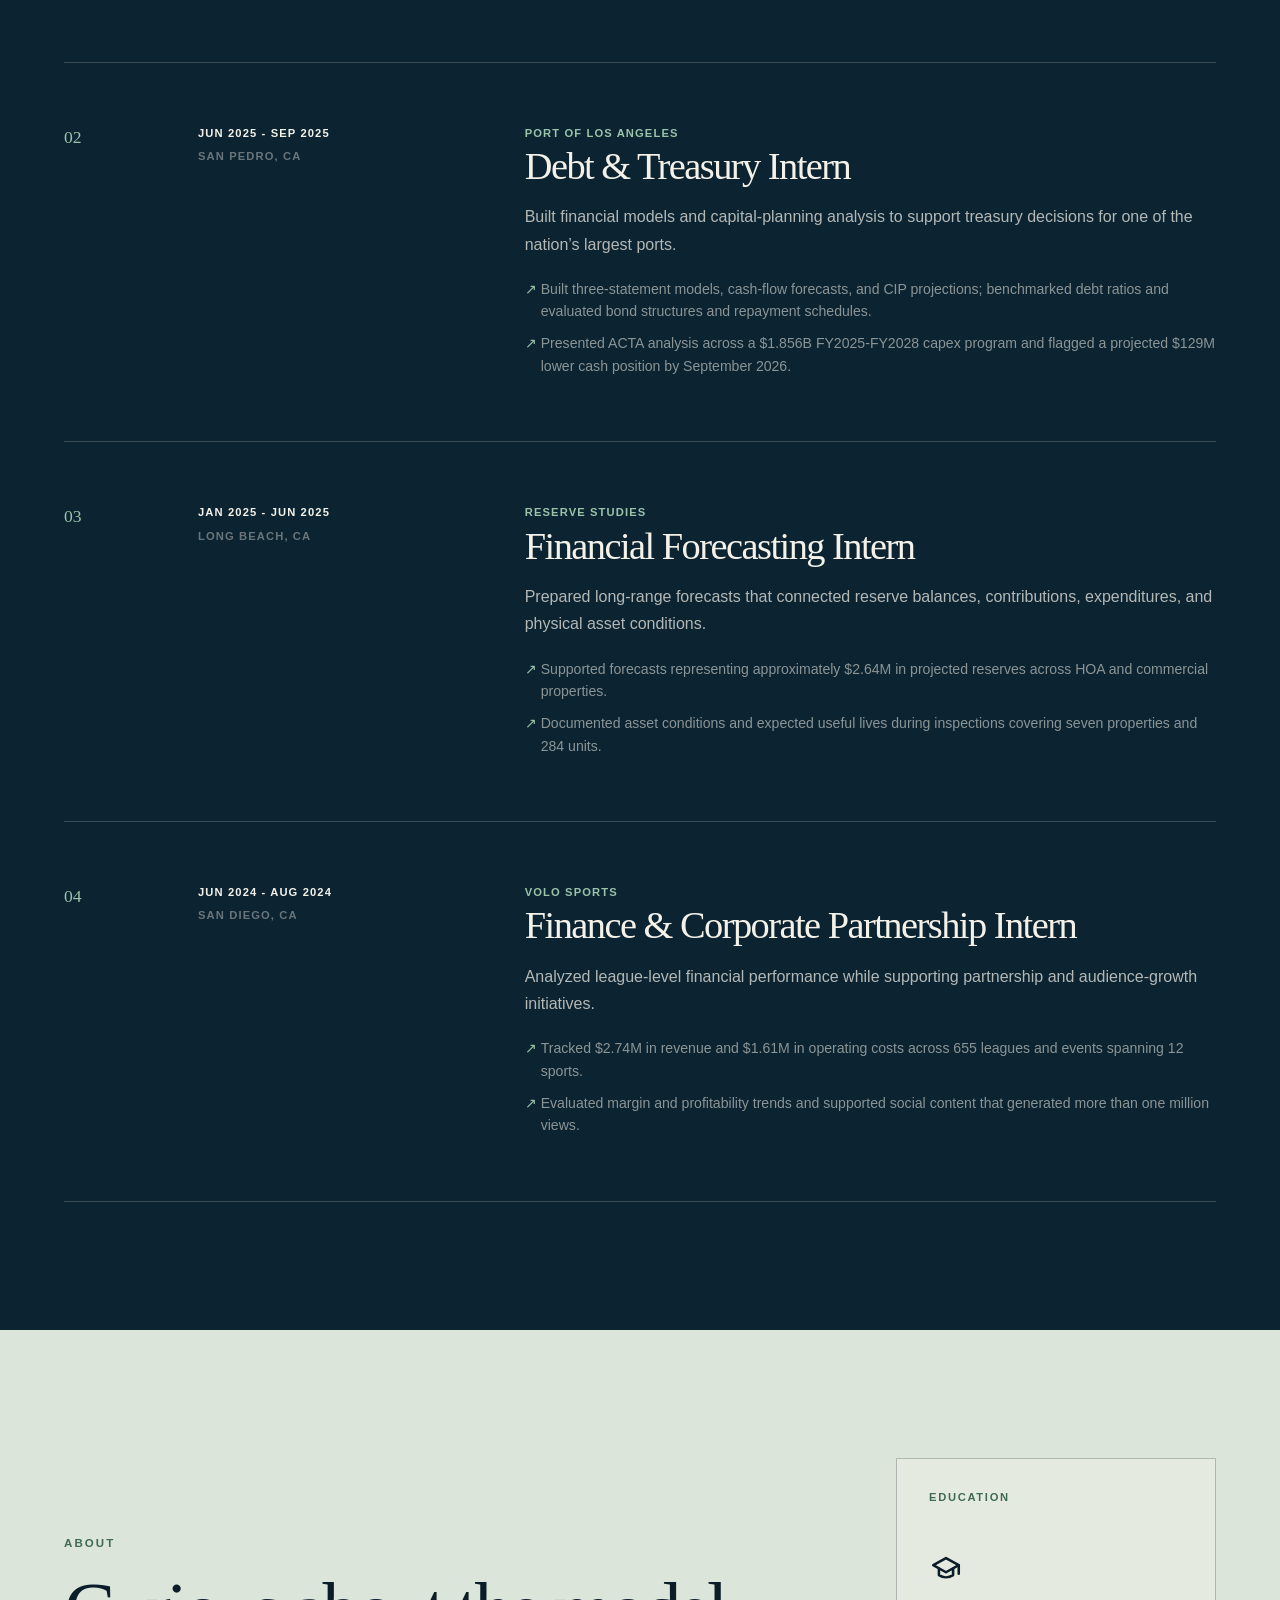
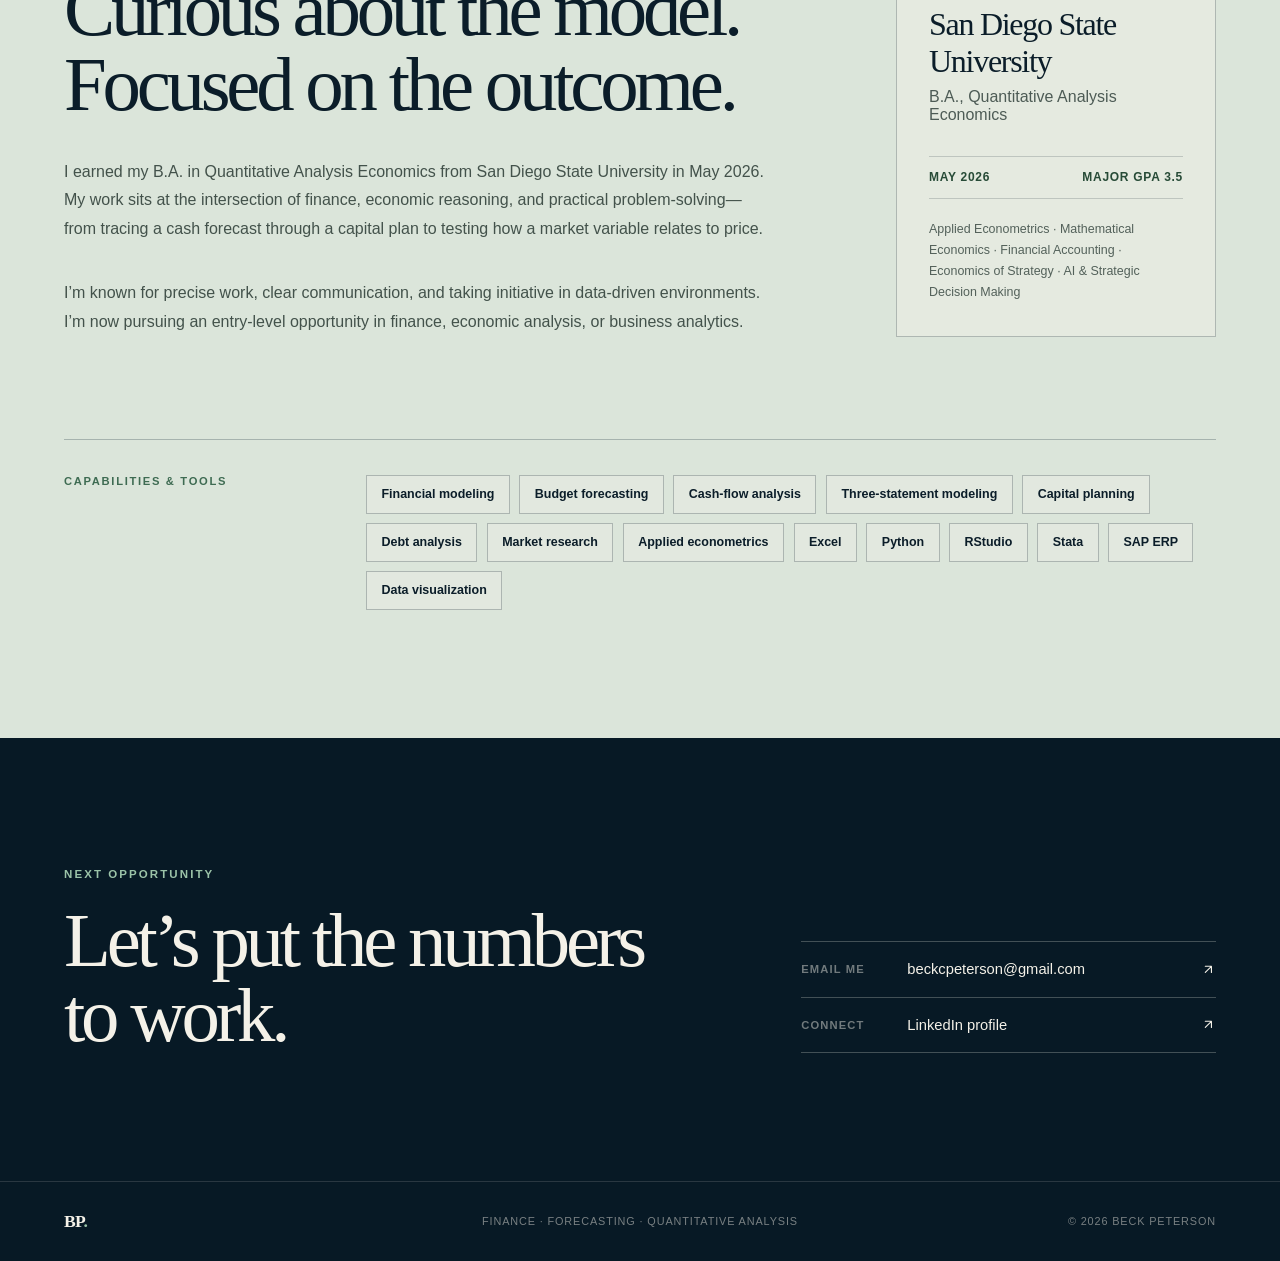
==== commit 389ae49e: "Update index.html" ====
--- a/index.html
+++ b/index.html
@@ -73,7 +73,7 @@
                 <svg class="icon" aria-hidden="true"><use href="#icon-arrow-down"/></svg>
               </a>
               <a class="button button-secondary" href="Beck-Peterson-Resume.pdf" download>
-                Resume;
+                Resume
                 <svg class="icon" aria-hidden="true"><use href="#icon-download"/></svg>
               </a>
             </div>
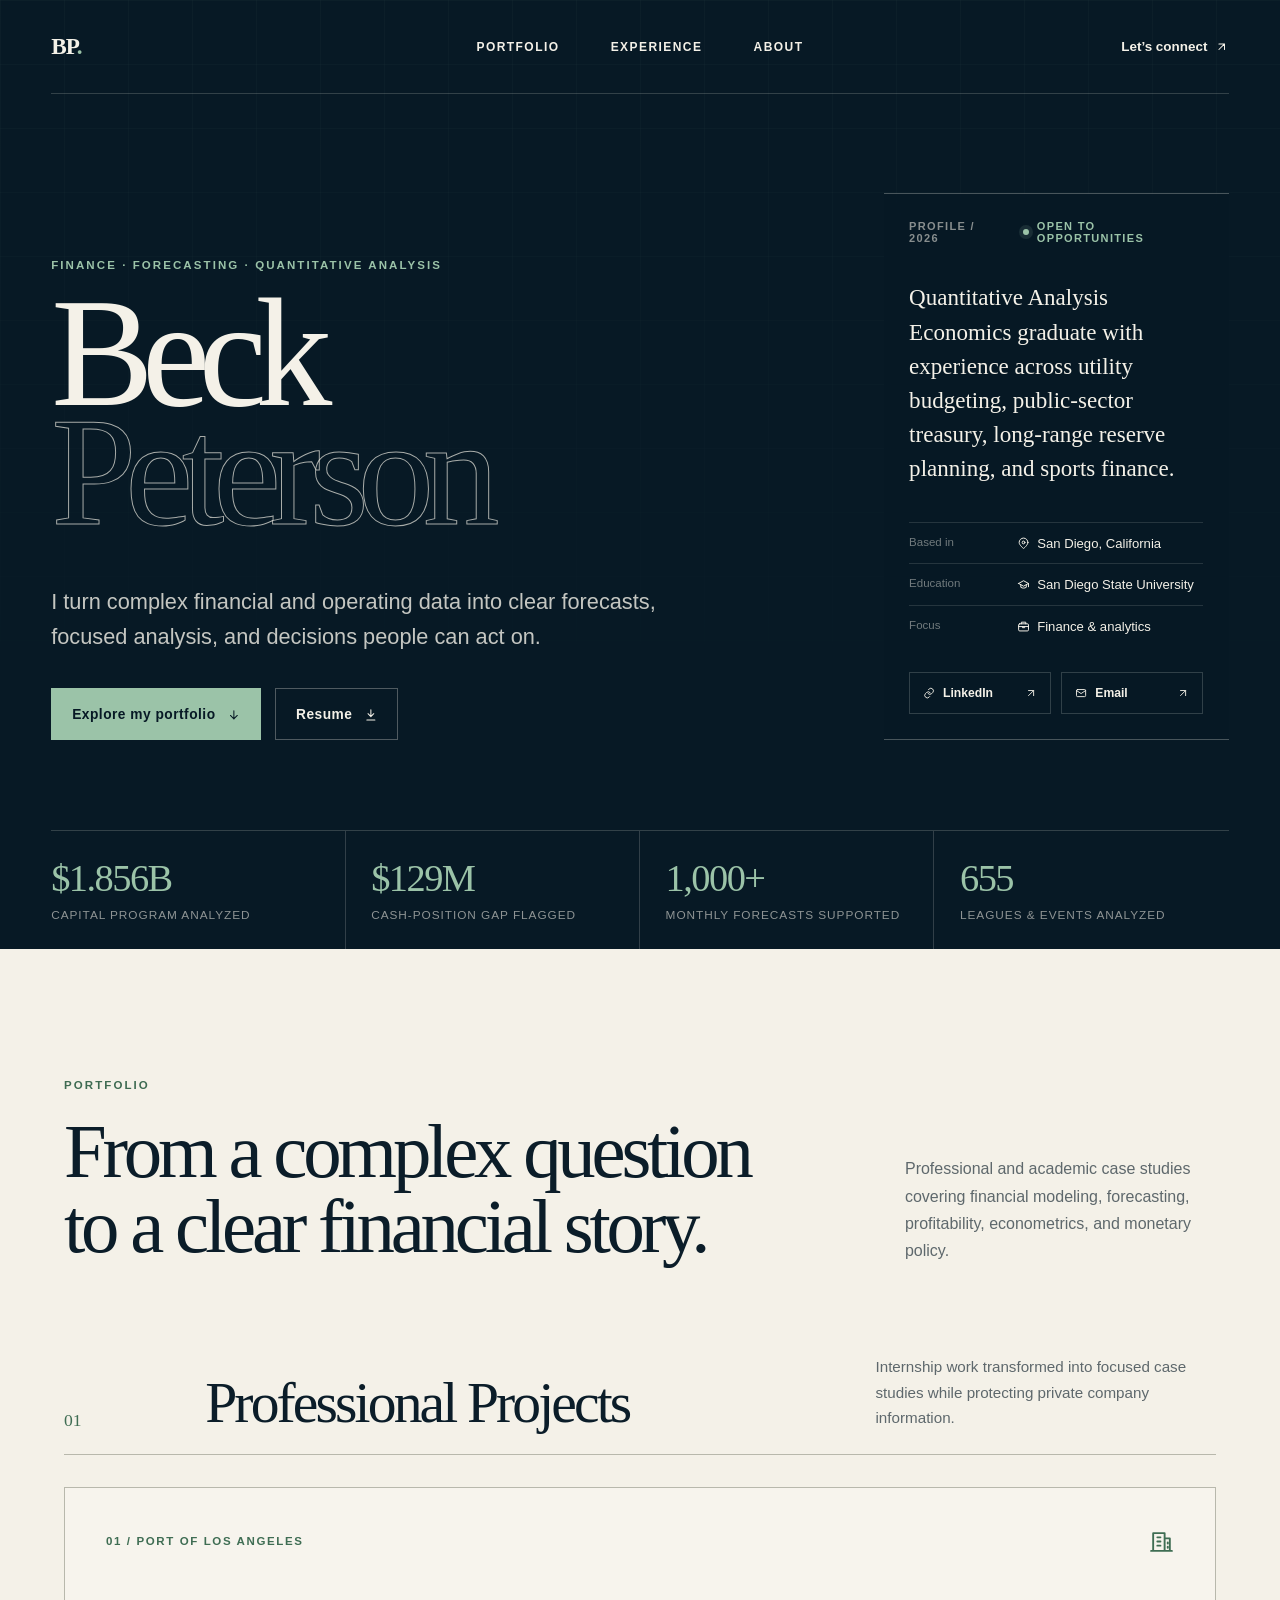
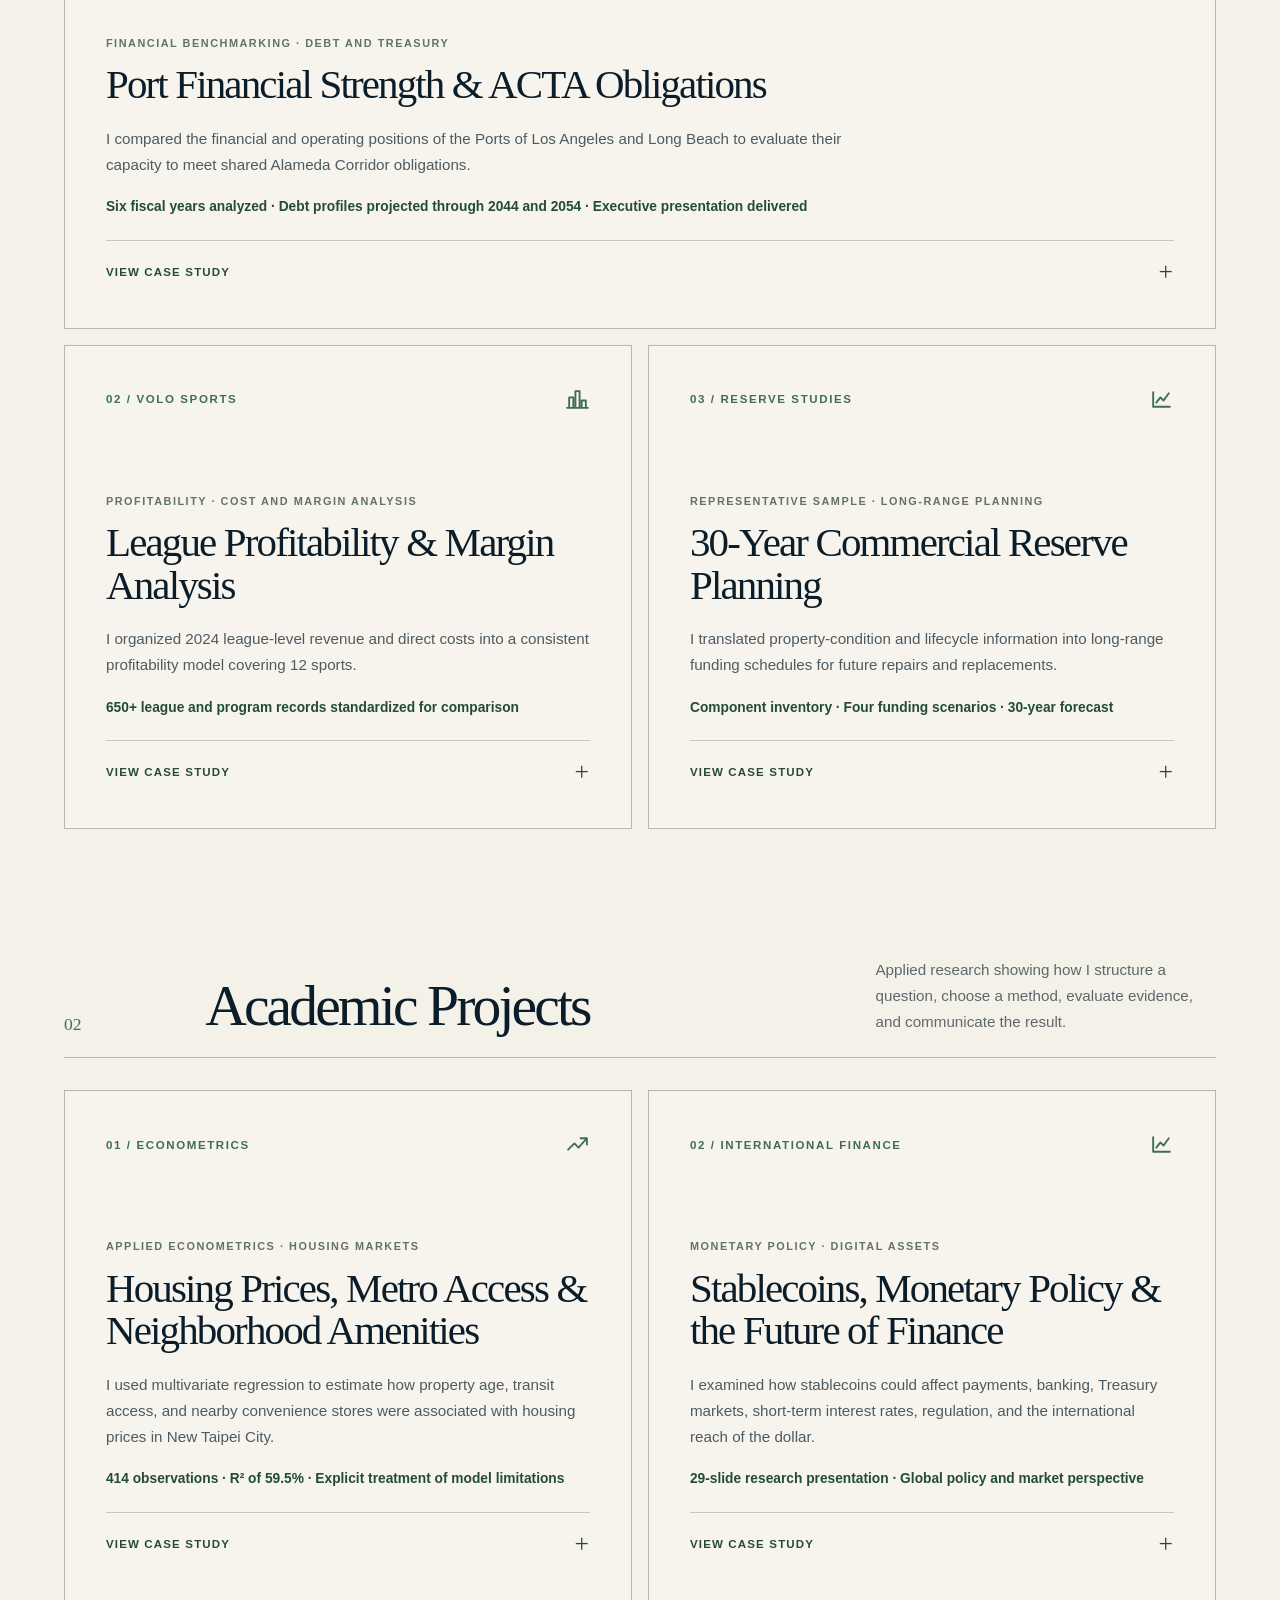
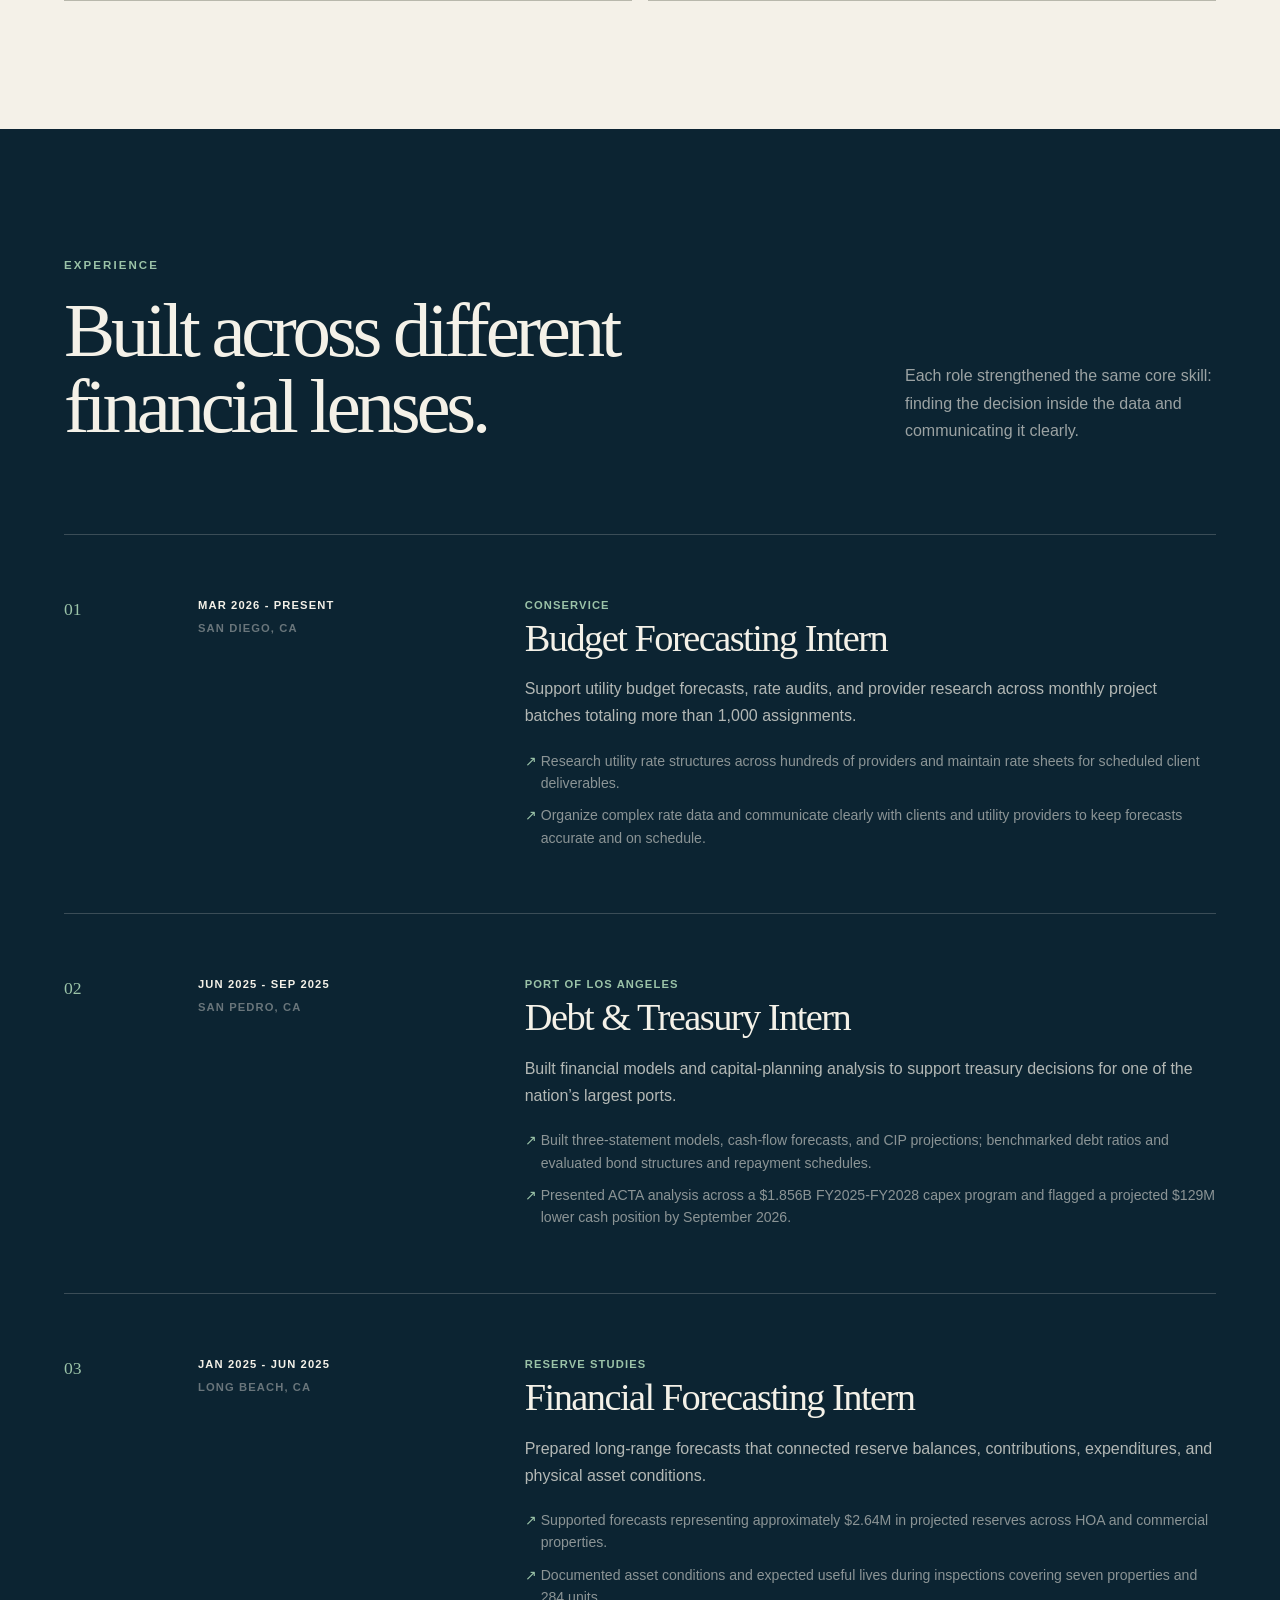
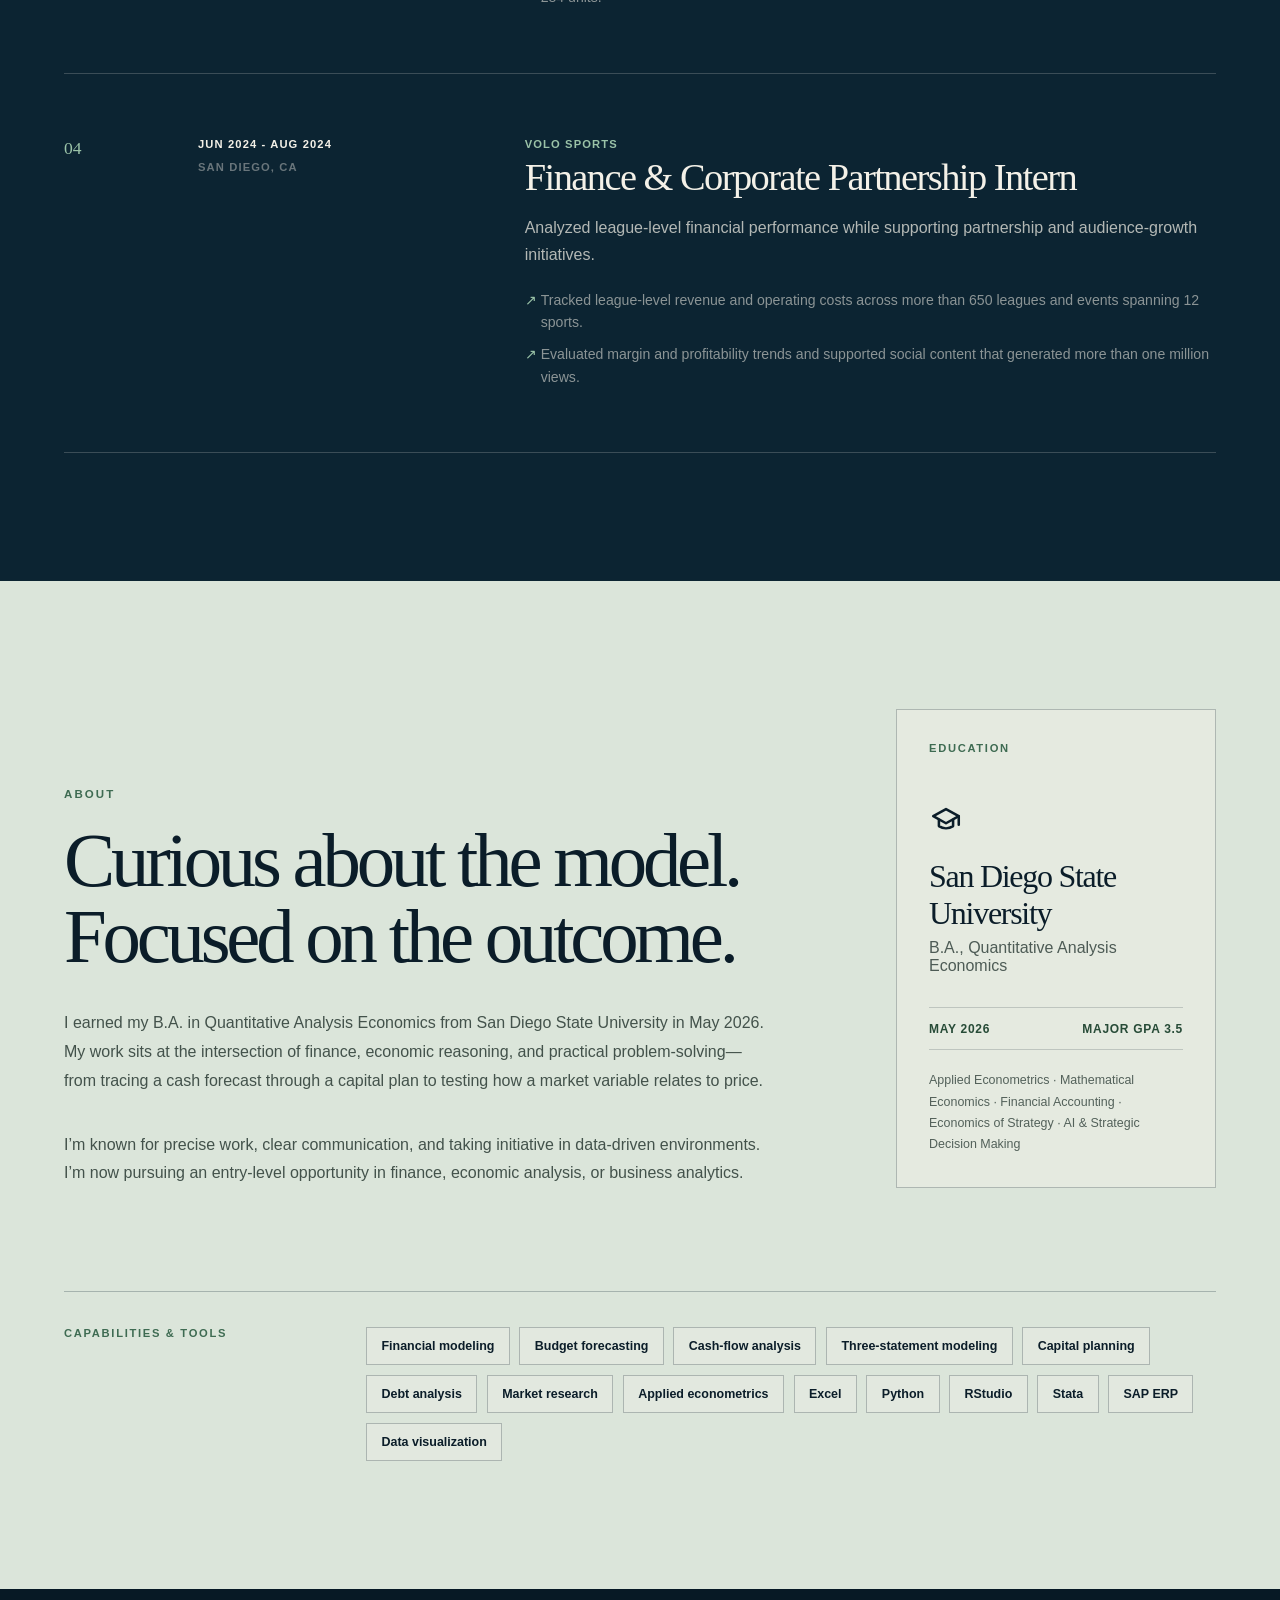
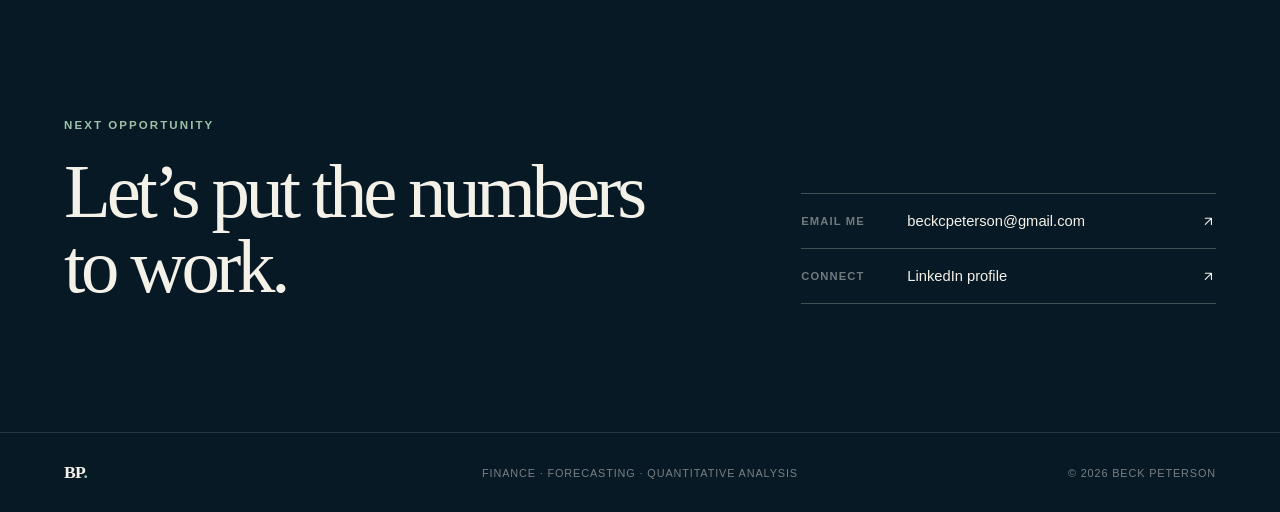
==== commit 20ae4f54: "Add files via upload" ====
--- a/index.html
+++ b/index.html
@@ -4,12 +4,88 @@
     <meta charset="utf-8">
     <meta name="viewport" content="width=device-width, initial-scale=1">
     <title>Beck Peterson | Finance &amp; Quantitative Analysis</title>
-    <meta name="description" content="Finance and analytics portfolio of Beck Peterson, featuring work in forecasting, treasury, financial modeling, and applied econometrics.">
+    <meta name="description" content="Finance and analytics portfolio of Beck Peterson, featuring professional and academic case studies in forecasting, treasury, financial modeling, econometrics, and monetary policy.">
     <meta name="keywords" content="Beck Peterson, finance analyst, quantitative analysis, financial modeling, budget forecasting, economics">
     <meta name="author" content="Beck Peterson">
     <link rel="canonical" href="https://beckcpeterson.github.io/">
     <link rel="icon" href="favicon.svg" type="image/svg+xml">
     <link rel="stylesheet" href="styles.css">
+
+    <!-- Portfolio case-study styles are kept here so this single file contains the full update. -->
+    <style>
+      .portfolio-category { max-width: 1440px; margin: 0 auto; }
+      .portfolio-category + .portfolio-category { margin-top: clamp(5rem, 10vw, 9rem); }
+      .category-heading {
+        display: grid; grid-template-columns: 90px minmax(0, 1fr) minmax(280px, .55fr);
+        gap: clamp(1.25rem, 4vw, 4rem); align-items: end;
+        margin-bottom: 2rem; padding-bottom: 1.4rem; border-bottom: 1px solid #b8b8ac;
+      }
+      .category-number { color: #3f6d53; font-family: Georgia, "Times New Roman", serif; font-size: 1.1rem; }
+      .category-heading h3 {
+        margin: 0; font-family: Georgia, "Times New Roman", serif;
+        font-size: clamp(2.1rem, 4.5vw, 4.5rem); font-weight: 400; letter-spacing: -.05em; line-height: 1;
+      }
+      .category-heading p { margin: 0; color: #5e686c; font-size: .95rem; line-height: 1.7; }
+      .case-study-grid { display: grid; grid-template-columns: repeat(2, minmax(0, 1fr)); gap: 1rem; }
+      .case-study-grid-professional .case-study-card:first-child { grid-column: 1 / -1; }
+      .case-study-card { border: 1px solid #b8b8ac; background: rgba(255,255,255,.22); }
+      .case-study-card[open] { background: #fbf9f3; }
+      .case-study-card summary { list-style: none; cursor: pointer; }
+      .case-study-card summary::-webkit-details-marker { display: none; }
+      .case-study-card summary:focus-visible { outline: 3px solid #5e8b71; outline-offset: 3px; }
+      .case-card { min-height: 390px; display: flex; flex-direction: column; padding: clamp(1.5rem, 3.2vw, 3rem); }
+      .case-study-grid-professional .case-study-card:first-child .case-card { min-height: 360px; }
+      .case-card-top { display: flex; align-items: center; justify-content: space-between; color: #3f6d53; }
+      .case-index { font-size: .72rem; font-weight: 800; letter-spacing: .14em; }
+      .case-card-top .icon { font-size: 25px; }
+      .case-type {
+        margin: clamp(3.2rem, 7vw, 5.2rem) 0 .9rem; color: #62716a;
+        font-size: .68rem; font-weight: 800; letter-spacing: .14em; text-transform: uppercase;
+      }
+      .case-card h4 {
+        max-width: 760px; margin: 0; font-family: Georgia, "Times New Roman", serif;
+        font-size: clamp(1.8rem, 3.2vw, 3.15rem); font-weight: 400; letter-spacing: -.045em; line-height: 1.04;
+      }
+      .case-brief { max-width: 770px; margin: 1.25rem 0; color: #4d5b61; font-size: .95rem; line-height: 1.7; }
+      .case-result { margin: auto 0 1.35rem; color: #234c36; font-size: .86rem; font-weight: 800; line-height: 1.5; }
+      .case-open {
+        display: flex; align-items: center; justify-content: space-between; gap: 1rem;
+        padding-top: 1rem; border-top: 1px solid #c7c8bd; color: #274b37;
+        font-size: .72rem; font-weight: 800; letter-spacing: .1em; text-transform: uppercase;
+      }
+      .case-open::after { content: "+"; font-family: Georgia, "Times New Roman", serif; font-size: 1.6rem; font-weight: 400; }
+      .case-study-card[open] .case-open::after { content: "−"; }
+      .case-body { padding: 0 clamp(1.5rem, 3.2vw, 3rem) clamp(1.8rem, 3.2vw, 3rem); }
+      .case-body-grid {
+        display: grid; grid-template-columns: repeat(2, minmax(0, 1fr));
+        gap: 0; border-top: 1px solid #c7c8bd; border-left: 1px solid #c7c8bd;
+      }
+      .case-section { padding: clamp(1.25rem, 2.4vw, 2rem); border-right: 1px solid #c7c8bd; border-bottom: 1px solid #c7c8bd; }
+      .case-section h5 {
+        margin: 0 0 .75rem; color: #3e6b52; font-size: .67rem;
+        font-weight: 800; letter-spacing: .14em; text-transform: uppercase;
+      }
+      .case-section p { margin: 0; color: #4d5b61; font-size: .9rem; line-height: 1.72; }
+      .case-section ul { display: grid; gap: .55rem; margin: 0; padding: 0; color: #4d5b61; font-size: .88rem; line-height: 1.62; list-style: none; }
+      .case-section li { position: relative; padding-left: 1rem; }
+      .case-section li::before { position: absolute; left: 0; content: "↗"; color: #3e6b52; }
+      .case-tools { margin-top: 1rem; }
+      .case-note {
+        margin: 1rem 0 0; padding: .9rem 1rem; border-left: 3px solid #5e8b71;
+        background: #eef2e9; color: #41534a; font-size: .78rem; line-height: 1.6;
+      }
+      @media (max-width: 900px) {
+        .category-heading { grid-template-columns: 60px 1fr; }
+        .category-heading p { grid-column: 2; }
+        .case-study-grid { grid-template-columns: 1fr; }
+        .case-study-grid-professional .case-study-card:first-child { grid-column: auto; }
+      }
+      @media (max-width: 640px) {
+        .category-heading { grid-template-columns: 38px 1fr; }
+        .case-card { min-height: auto; }
+        .case-body-grid { grid-template-columns: 1fr; }
+      }
+    </style>
 
     <meta property="og:type" content="website">
     <meta property="og:url" content="https://beckcpeterson.github.io/">
@@ -40,7 +116,7 @@
     </svg>
 
     <main id="main-content" class="overflow-hidden">
-      <a class="skip-link" href="#selected-work">Skip to selected work</a>
+      <a class="skip-link" href="#selected-work">Skip to portfolio</a>
 
       <!-- HERO: Edit your main headline and introduction here. -->
       <section class="hero-shell">
@@ -49,7 +125,7 @@
         <nav class="site-nav" aria-label="Primary navigation">
           <a class="wordmark" href="#main-content" aria-label="Beck Peterson, home">BP<span>.</span></a>
           <div class="nav-links">
-            <a href="#selected-work">Work</a>
+            <a href="#selected-work">Portfolio</a>
             <a href="#experience">Experience</a>
             <a href="#about">About</a>
           </div>
@@ -69,7 +145,7 @@
             </p>
             <div class="hero-actions">
               <a class="button button-primary" href="#selected-work">
-                Explore my work
+                Explore my portfolio
                 <svg class="icon" aria-hidden="true"><use href="#icon-arrow-down"/></svg>
               </a>
               <a class="button button-secondary" href="Beck-Peterson-Resume.pdf" download>
@@ -124,63 +200,239 @@
         </div>
       </section>
 
-      <!-- SELECTED WORK: Copy a project card to add another project. -->
+      <!-- PORTFOLIO: Open a case study below to edit its detailed content. -->
       <section id="selected-work" class="section section-light">
         <div class="section-heading">
           <div>
-            <p class="eyebrow eyebrow-dark">Selected work</p>
-            <h2>Analysis grounded in real decisions.</h2>
+            <p class="eyebrow eyebrow-dark">Portfolio</p>
+            <h2>From a complex question to a clear financial story.</h2>
           </div>
           <p>
-            A selection of finance and analytics work spanning forecasting,
-            treasury, profitability, and econometrics.
+            Professional and academic case studies covering financial modeling,
+            forecasting, profitability, econometrics, and monetary policy.
           </p>
         </div>
 
-        <div class="project-grid">
-          <article class="project-card">
-            <div class="project-card-top"><span>01</span><svg class="icon" aria-hidden="true"><use href="#icon-building"/></svg></div>
-            <p class="project-type">Treasury analysis</p>
-            <h3>ACTA capital planning &amp; cash-flow outlook</h3>
-            <p class="project-description">Translated project-level assumptions into a portfolio-level view of funding, capital expenditures, and future liquidity for a major public infrastructure program.</p>
-            <p class="project-result">$129M projected cash-position gap identified</p>
-            <ul class="tag-list" aria-label="ACTA project tools">
-              <li>Excel</li><li>3-statement modeling</li><li>Cash-flow forecasting</li><li>Debt analysis</li>
-            </ul>
-          </article>
-
-          <article class="project-card">
-            <div class="project-card-top"><span>02</span><svg class="icon" aria-hidden="true"><use href="#icon-line-chart"/></svg></div>
-            <p class="project-type">Budget forecasting</p>
-            <h3>Utility-rate research at portfolio scale</h3>
-            <p class="project-description">Research and structure utility-rate information across hundreds of providers to support recurring client budget forecasts and rate audits.</p>
-            <p class="project-result">1,000+ monthly assignments supported</p>
-            <ul class="tag-list" aria-label="Utility research project tools">
-              <li>Excel</li><li>Rate analysis</li><li>Data validation</li><li>Client communication</li>
-            </ul>
-          </article>
-
-          <article class="project-card">
-            <div class="project-card-top"><span>03</span><svg class="icon" aria-hidden="true"><use href="#icon-bar-chart"/></svg></div>
-            <p class="project-type">Profitability analysis</p>
-            <h3>Sports league margin performance</h3>
-            <p class="project-description">Organized revenue and operating-cost data across a broad sports portfolio to make league-level profitability trends easier to evaluate.</p>
-            <p class="project-result">$4.35M in combined revenue and costs analyzed</p>
-            <ul class="tag-list" aria-label="Sports analysis project tools">
-              <li>Excel</li><li>Margin analysis</li><li>Portfolio reporting</li><li>Marketing analytics</li>
-            </ul>
-          </article>
-
-          <article class="project-card">
-            <div class="project-card-top"><span>04</span><svg class="icon" aria-hidden="true"><use href="#icon-trending"/></svg></div>
-            <p class="project-type">Academic econometrics</p>
-            <h3>Transit proximity &amp; real-estate values</h3>
-            <p class="project-description">Evaluated the relationship between train-station distance and Taiwanese real-estate prices using regression-based quantitative analysis.</p>
-            <p class="project-result">From raw observations to an interpretable economic story</p>
-            <ul class="tag-list" aria-label="Econometrics project tools">
-              <li>RStudio</li><li>Stata</li><li>Regression analysis</li><li>Data visualization</li>
-            </ul>
-          </article>
+        <div class="portfolio-category">
+          <div class="category-heading">
+            <span class="category-number">01</span>
+            <h3>Professional Projects</h3>
+            <p>Internship work transformed into focused case studies while protecting private company information.</p>
+          </div>
+
+          <div class="case-study-grid case-study-grid-professional">
+            <details class="case-study-card">
+              <summary>
+                <div class="case-card">
+                  <div class="case-card-top"><span class="case-index">01 / PORT OF LOS ANGELES</span><svg class="icon" aria-hidden="true"><use href="#icon-building"/></svg></div>
+                  <p class="case-type">Financial benchmarking &middot; Debt and treasury</p>
+                  <h4>Port Financial Strength &amp; ACTA Obligations</h4>
+                  <p class="case-brief">I compared the financial and operating positions of the Ports of Los Angeles and Long Beach to evaluate their capacity to meet shared Alameda Corridor obligations.</p>
+                  <p class="case-result">Six fiscal years analyzed &middot; Debt profiles projected through 2044 and 2054 &middot; Executive presentation delivered</p>
+                  <span class="case-open">View case study</span>
+                </div>
+              </summary>
+              <div class="case-body">
+                <div class="case-body-grid">
+                  <div class="case-section">
+                    <h5>The question</h5>
+                    <p>How did the two ports compare financially and operationally, and which was better positioned to absorb potential shortfall payments tied to the Alameda Corridor Transportation Authority?</p>
+                  </div>
+                  <div class="case-section">
+                    <h5>My contribution</h5>
+                    <ul>
+                      <li>Updated three income-statement models, ratio analysis, minimum annual guarantees, and debt-service summaries.</li>
+                      <li>Reviewed senior bond official statements and created cash-flow forecasts and capital-improvement projections.</li>
+                      <li>Connected port operations, liquidity, capital spending, debt schedules, and ACTA obligations in one comparative analysis.</li>
+                    </ul>
+                  </div>
+                  <div class="case-section">
+                    <h5>Analysis &amp; finding</h5>
+                    <p>I compared cargo volumes, revenue growth, operating margins, debt-service coverage, days cash on hand, capital plans, and future debt requirements. The analysis indicated that Los Angeles was better positioned to absorb shared ACTA obligations because of its stronger coverage, liquidity, and shorter debt schedule.</p>
+                  </div>
+                  <div class="case-section">
+                    <h5>Deliverable &amp; value</h5>
+                    <p>I converted the work into a 16-slide executive presentation and presented it to leaders across Finance, Accounting, and Debt &amp; Treasury, including the CFO and other senior personnel.</p>
+                    <ul class="tag-list case-tools" aria-label="Port project skills">
+                      <li>Excel</li><li>Financial modeling</li><li>Forecasting</li><li>Debt analysis</li><li>PowerPoint</li>
+                    </ul>
+                  </div>
+                </div>
+              </div>
+            </details>
+
+            <details class="case-study-card">
+              <summary>
+                <div class="case-card">
+                  <div class="case-card-top"><span class="case-index">02 / VOLO SPORTS</span><svg class="icon" aria-hidden="true"><use href="#icon-bar-chart"/></svg></div>
+                  <p class="case-type">Profitability &middot; Cost and margin analysis</p>
+                  <h4>League Profitability &amp; Margin Analysis</h4>
+                  <p class="case-brief">I organized 2024 league-level revenue and direct costs into a consistent profitability model covering 12 sports.</p>
+                  <p class="case-result">650+ league and program records standardized for comparison</p>
+                  <span class="case-open">View case study</span>
+                </div>
+              </summary>
+              <div class="case-body">
+                <div class="case-body-grid">
+                  <div class="case-section">
+                    <h5>The question</h5>
+                    <p>How could league-level revenue and operating costs be structured consistently so managers could compare margins and identify underperforming programs?</p>
+                  </div>
+                  <div class="case-section">
+                    <h5>My contribution</h5>
+                    <ul>
+                      <li>Organized records by sport and accounting code.</li>
+                      <li>Consolidated revenue with staffing, permits, apparel, prizes, and equipment costs.</li>
+                      <li>Used repeatable Excel formulas to calculate profit and margin for each entry and sport total.</li>
+                    </ul>
+                  </div>
+                  <div class="case-section">
+                    <h5>Analysis &amp; value</h5>
+                    <p>The model made profitability differences visible across leagues and sports and created a consistent basis for identifying low-margin programs and the operating costs affecting performance.</p>
+                  </div>
+                  <div class="case-section">
+                    <h5>Public presentation</h5>
+                    <p>This case study explains the analytical structure and business value without publishing proprietary financial totals, accounting codes, internal links, or access information.</p>
+                    <ul class="tag-list case-tools" aria-label="Volo project skills">
+                      <li>Excel</li><li>Margin analysis</li><li>Cost allocation</li><li>Data organization</li>
+                    </ul>
+                  </div>
+                </div>
+              </div>
+            </details>
+
+            <details class="case-study-card">
+              <summary>
+                <div class="case-card">
+                  <div class="case-card-top"><span class="case-index">03 / RESERVE STUDIES</span><svg class="icon" aria-hidden="true"><use href="#icon-line-chart"/></svg></div>
+                  <p class="case-type">Representative sample &middot; Long-range planning</p>
+                  <h4>30-Year Commercial Reserve Planning</h4>
+                  <p class="case-brief">I translated property-condition and lifecycle information into long-range funding schedules for future repairs and replacements.</p>
+                  <p class="case-result">Component inventory &middot; Four funding scenarios &middot; 30-year forecast</p>
+                  <span class="case-open">View case study</span>
+                </div>
+              </summary>
+              <div class="case-body">
+                <div class="case-body-grid">
+                  <div class="case-section">
+                    <h5>The question</h5>
+                    <p>How much should a commercial association reserve today to fund major future replacements while reducing the risk of unexpected special assessments?</p>
+                  </div>
+                  <div class="case-section">
+                    <h5>My process</h5>
+                    <ul>
+                      <li>Documented major property components and their condition.</li>
+                      <li>Estimated useful life, remaining life, and replacement costs.</li>
+                      <li>Organized projected expenditures and compared four long-range funding approaches.</li>
+                    </ul>
+                  </div>
+                  <div class="case-section">
+                    <h5>Sample finding</h5>
+                    <p>In the representative sample, the analysis identified an $80,241 difference between actual and ideal reserves. The recommended plan increased monthly reserve contributions from $1,880 to approximately $2,641 and covered projected expenses without a special assessment.</p>
+                  </div>
+                  <div class="case-section">
+                    <h5>Deliverable &amp; value</h5>
+                    <p>The completed report connected physical asset conditions to an actionable financial plan, providing advance warning of major expenditures and a more realistic contribution schedule.</p>
+                    <ul class="tag-list case-tools" aria-label="Reserve planning skills">
+                      <li>Forecasting</li><li>Lifecycle analysis</li><li>Cost planning</li><li>Technical reporting</li>
+                    </ul>
+                  </div>
+                </div>
+                <p class="case-note"><strong>Representative sample:</strong> Figures are from a sample commercial association and do not identify a private client.</p>
+              </div>
+            </details>
+          </div>
+        </div>
+
+        <div class="portfolio-category">
+          <div class="category-heading">
+            <span class="category-number">02</span>
+            <h3>Academic Projects</h3>
+            <p>Applied research showing how I structure a question, choose a method, evaluate evidence, and communicate the result.</p>
+          </div>
+
+          <div class="case-study-grid">
+            <details class="case-study-card">
+              <summary>
+                <div class="case-card">
+                  <div class="case-card-top"><span class="case-index">01 / ECONOMETRICS</span><svg class="icon" aria-hidden="true"><use href="#icon-trending"/></svg></div>
+                  <p class="case-type">Applied econometrics &middot; Housing markets</p>
+                  <h4>Housing Prices, Metro Access &amp; Neighborhood Amenities</h4>
+                  <p class="case-brief">I used multivariate regression to estimate how property age, transit access, and nearby convenience stores were associated with housing prices in New Taipei City.</p>
+                  <p class="case-result">414 observations &middot; R&sup2; of 59.5% &middot; Explicit treatment of model limitations</p>
+                  <span class="case-open">View case study</span>
+                </div>
+              </summary>
+              <div class="case-body">
+                <div class="case-body-grid">
+                  <div class="case-section">
+                    <h5>The question</h5>
+                    <p>How were unit-area housing prices related to house age, distance from the nearest metro station, and the number of nearby convenience stores?</p>
+                  </div>
+                  <div class="case-section">
+                    <h5>My approach</h5>
+                    <ul>
+                      <li>Analyzed 414 housing transactions from 2012 and 2013 in R.</li>
+                      <li>Log-transformed metro distance to improve linearity.</li>
+                      <li>Added a quadratic age term after identifying a nonlinear relationship.</li>
+                      <li>Tested and rejected a more complex categorical treatment of convenience stores when it did not improve fit.</li>
+                    </ul>
+                  </div>
+                  <div class="case-section">
+                    <h5>Findings</h5>
+                    <p>The final OLS model explained approximately 59.5% of price variation. One additional nearby store was associated with an approximately 0.77-unit increase in price, while a 1% increase in metro distance was associated with an approximately 0.067-unit decrease.</p>
+                  </div>
+                  <div class="case-section">
+                    <h5>Interpretation</h5>
+                    <p>I treated the findings as associations rather than causal effects and discussed omitted variables including property size, renovation status, building quality, school quality, safety, and exact location.</p>
+                    <ul class="tag-list case-tools" aria-label="Housing project skills">
+                      <li>R</li><li>OLS regression</li><li>Feature transformation</li><li>Data visualization</li>
+                    </ul>
+                  </div>
+                </div>
+              </div>
+            </details>
+
+            <details class="case-study-card">
+              <summary>
+                <div class="case-card">
+                  <div class="case-card-top"><span class="case-index">02 / INTERNATIONAL FINANCE</span><svg class="icon" aria-hidden="true"><use href="#icon-line-chart"/></svg></div>
+                  <p class="case-type">Monetary policy &middot; Digital assets</p>
+                  <h4>Stablecoins, Monetary Policy &amp; the Future of Finance</h4>
+                  <p class="case-brief">I examined how stablecoins could affect payments, banking, Treasury markets, short-term interest rates, regulation, and the international reach of the dollar.</p>
+                  <p class="case-result">29-slide research presentation &middot; Global policy and market perspective</p>
+                  <span class="case-open">View case study</span>
+                </div>
+              </summary>
+              <div class="case-body">
+                <div class="case-body-grid">
+                  <div class="case-section">
+                    <h5>The question</h5>
+                    <p>Could stablecoins become a mainstream financial tool, and how might their growth affect banks, money markets, monetary policy, regulation, and international finance?</p>
+                  </div>
+                  <div class="case-section">
+                    <h5>My research</h5>
+                    <ul>
+                      <li>Compared fiat-backed, commodity-backed, crypto-collateralized, and algorithmic models.</li>
+                      <li>Evaluated payment efficiency, financial access, reserve quality, de-pegging, security, and contagion risks.</li>
+                      <li>Compared adoption and regulatory approaches across the United States, Europe, China, and the UAE.</li>
+                    </ul>
+                  </div>
+                  <div class="case-section">
+                    <h5>Economic mechanism</h5>
+                    <p>I traced how inflows can cause issuers to purchase Treasury bills and how large redemptions can force asset sales. Those transactions can influence short-term yields, liquidity, and funding costs, particularly when redemptions are concentrated among a small number of large participants.</p>
+                  </div>
+                  <div class="case-section">
+                    <h5>Conclusion</h5>
+                    <p>I concluded that properly regulated, fully backed stablecoins are more likely to complement traditional banks than replace them. They may improve payment efficiency and extend dollar usage, while reserve transparency, liquidity, redemption rights, and concentration remain key policy concerns.</p>
+                    <ul class="tag-list case-tools" aria-label="Stablecoin project skills">
+                      <li>Monetary policy</li><li>Financial regulation</li><li>Policy research</li><li>Source synthesis</li><li>PowerPoint</li>
+                    </ul>
+                  </div>
+                </div>
+              </div>
+            </details>
+          </div>
         </div>
       </section>
 
@@ -245,7 +497,7 @@
               <h3>Finance &amp; Corporate Partnership Intern</h3>
               <p class="timeline-summary">Analyzed league-level financial performance while supporting partnership and audience-growth initiatives.</p>
               <ul>
-                <li>Tracked $2.74M in revenue and $1.61M in operating costs across 655 leagues and events spanning 12 sports.</li>
+                <li>Tracked league-level revenue and operating costs across more than 650 leagues and events spanning 12 sports.</li>
                 <li>Evaluated margin and profitability trends and supported social content that generated more than one million views.</li>
               </ul>
             </div>
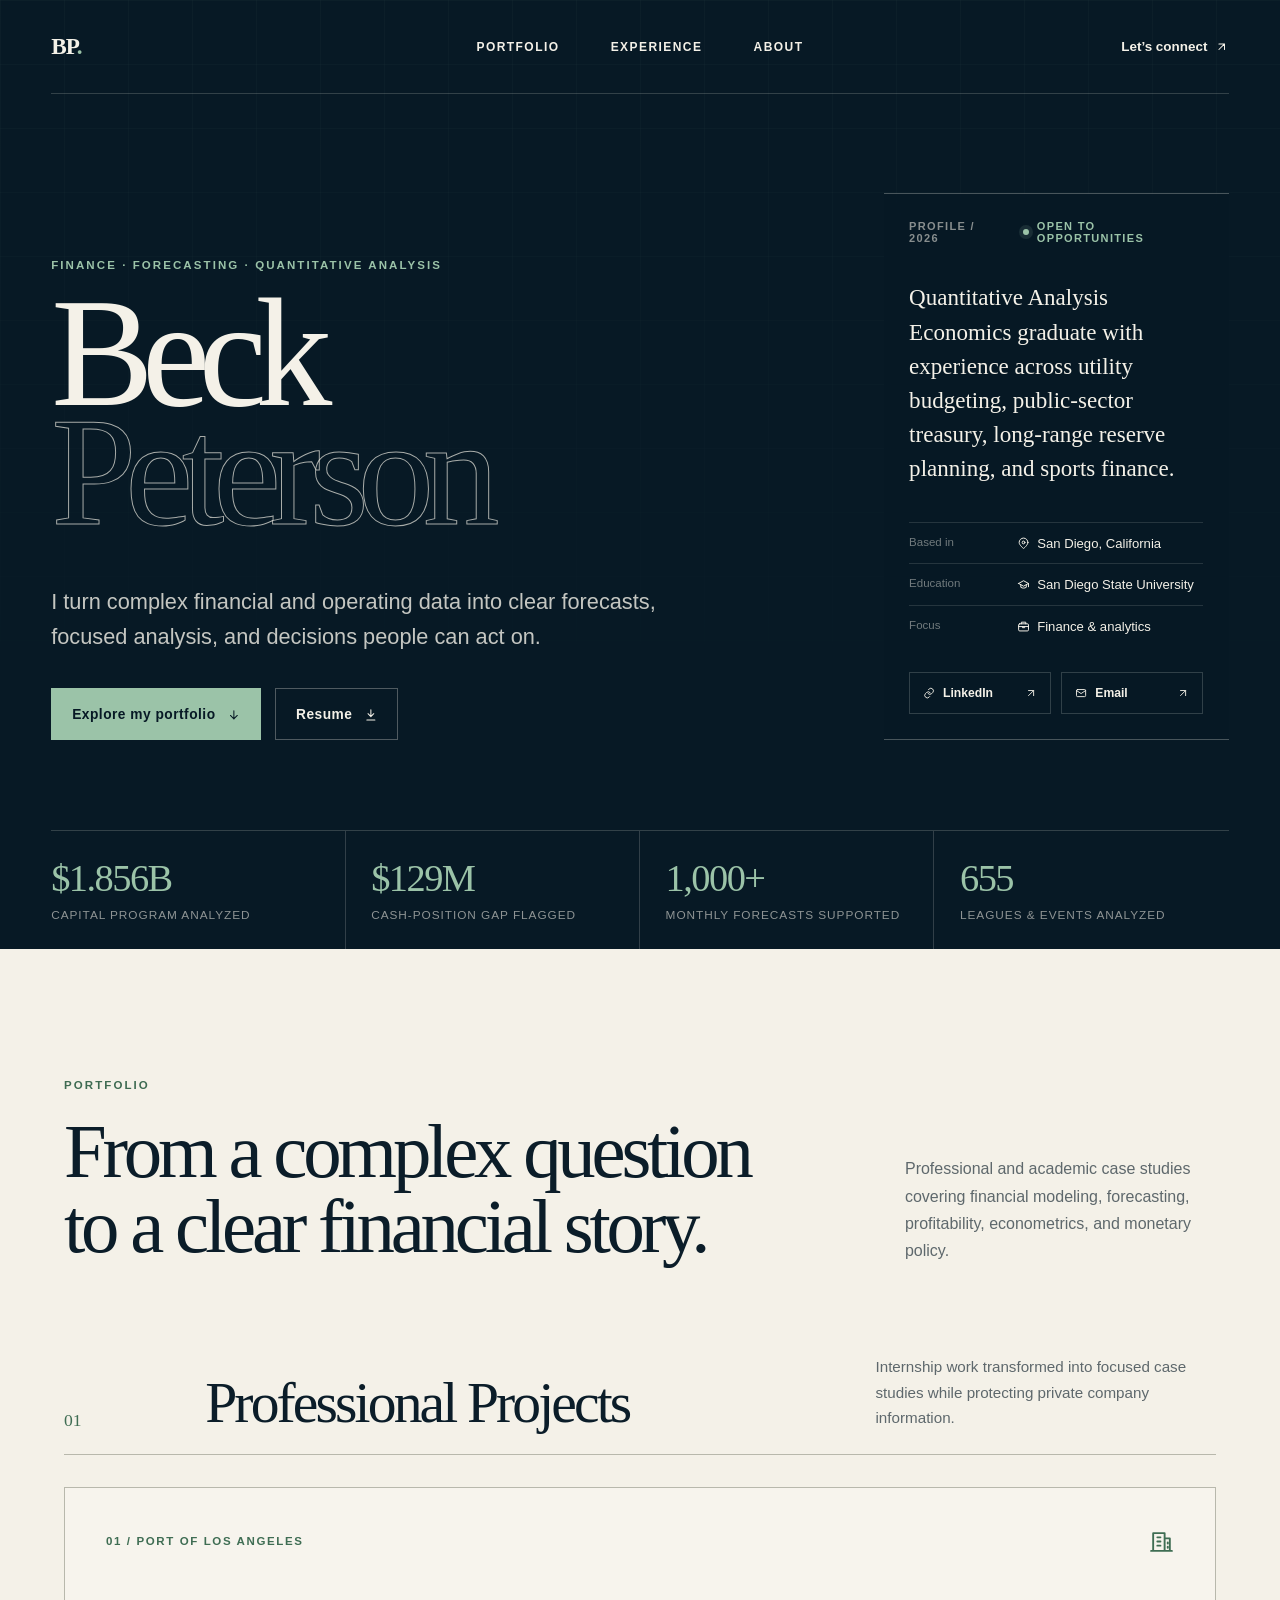
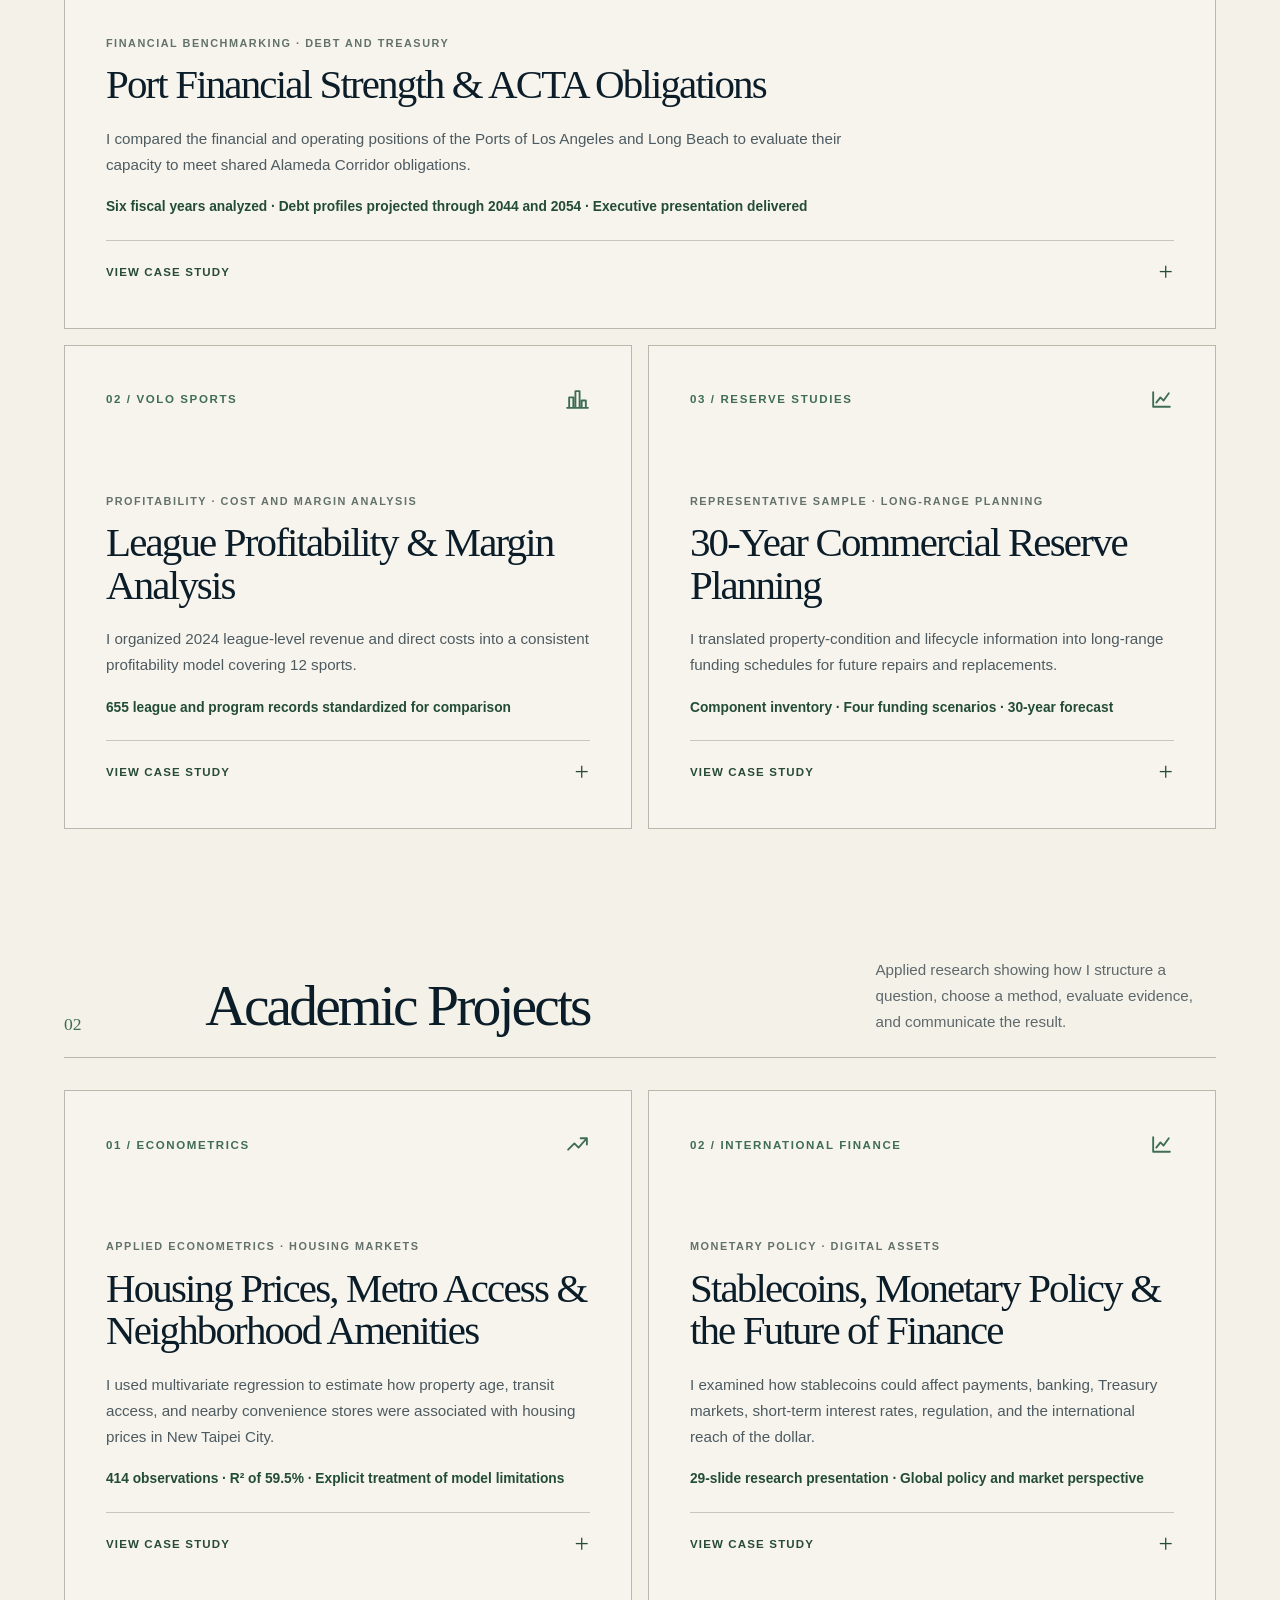
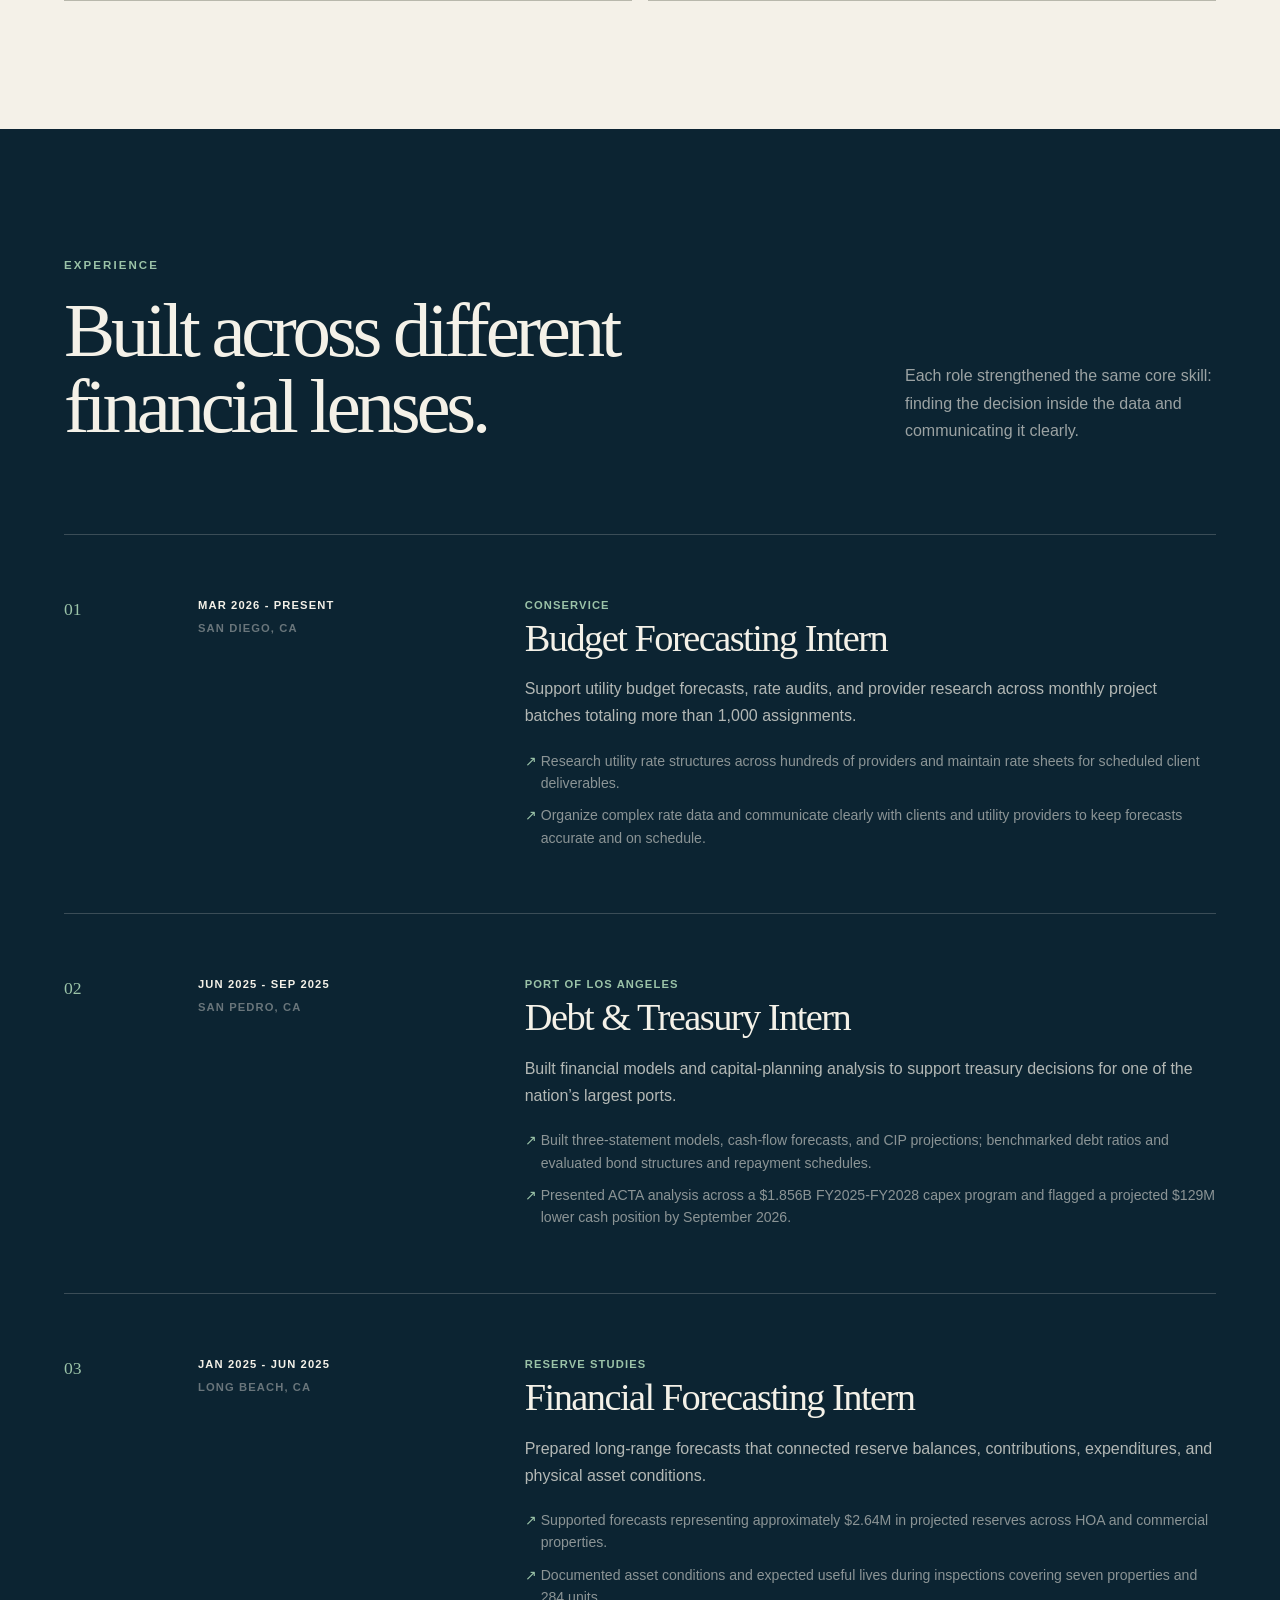
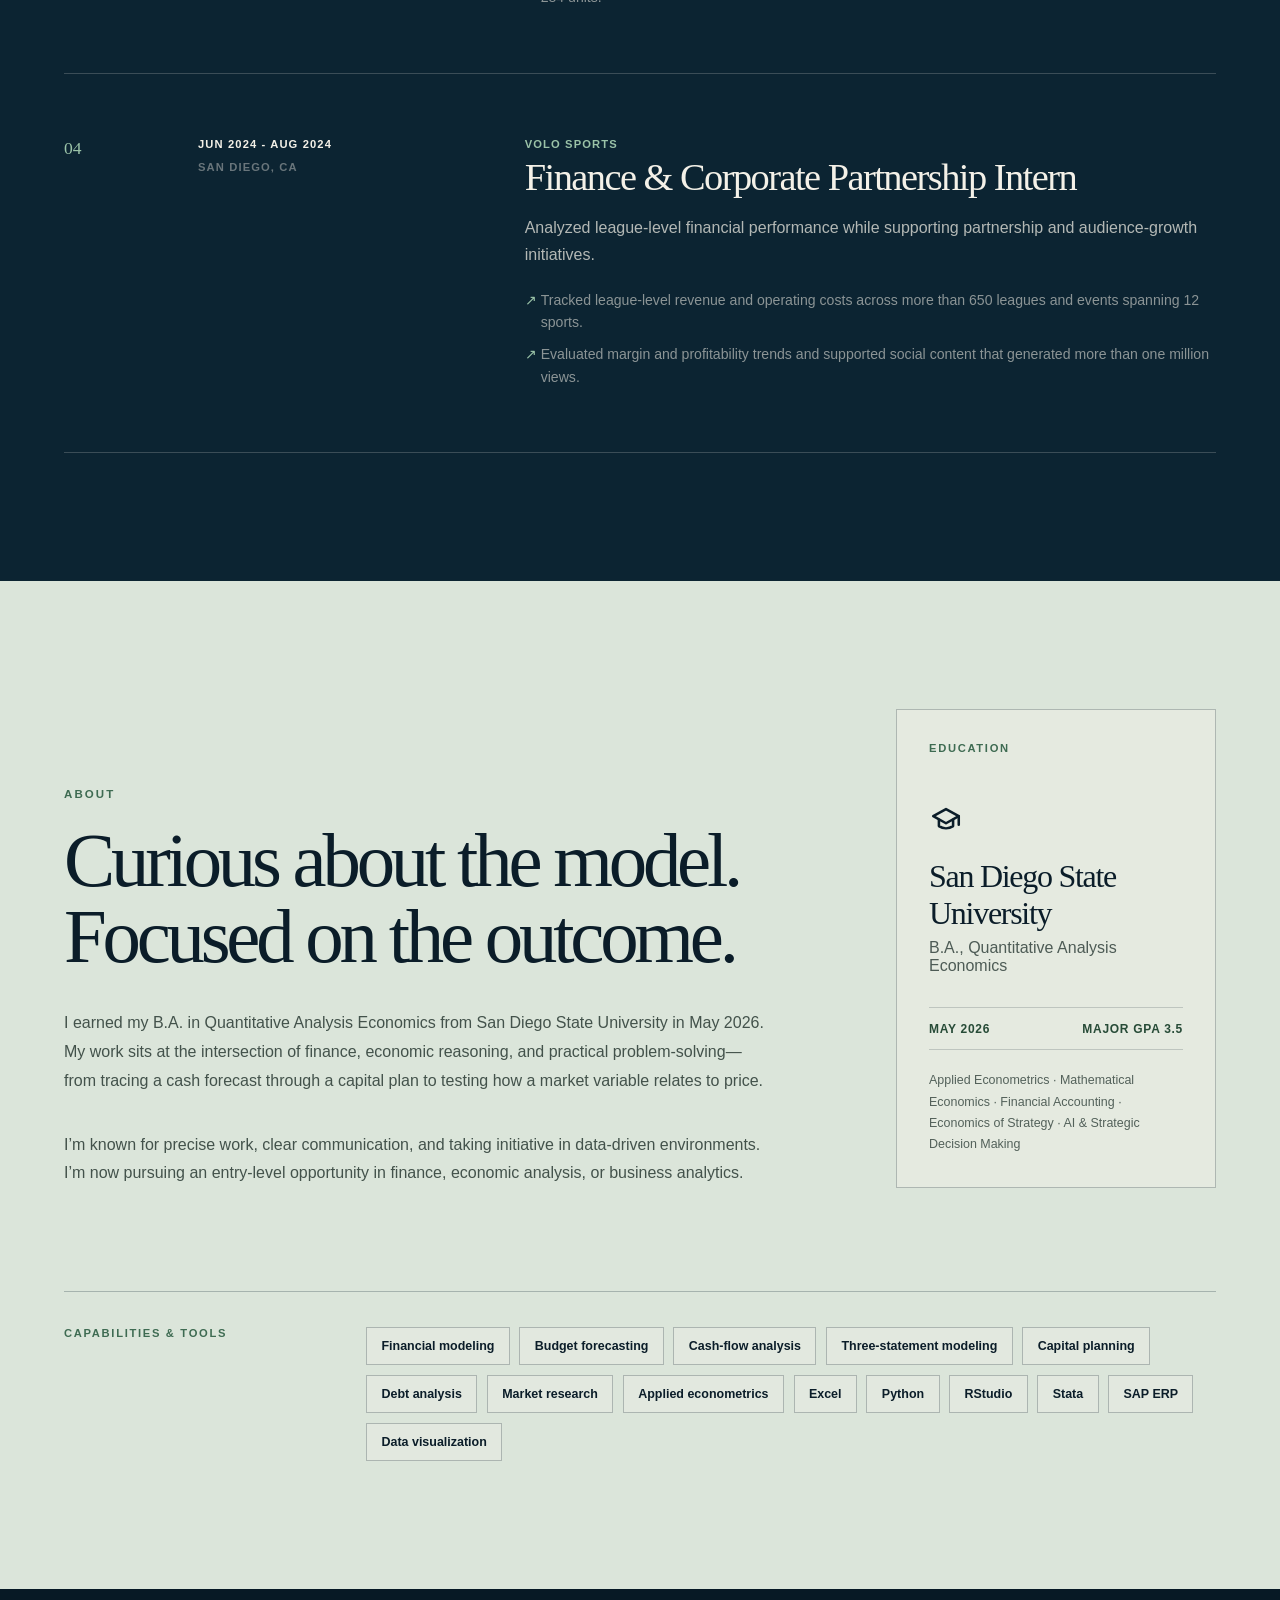
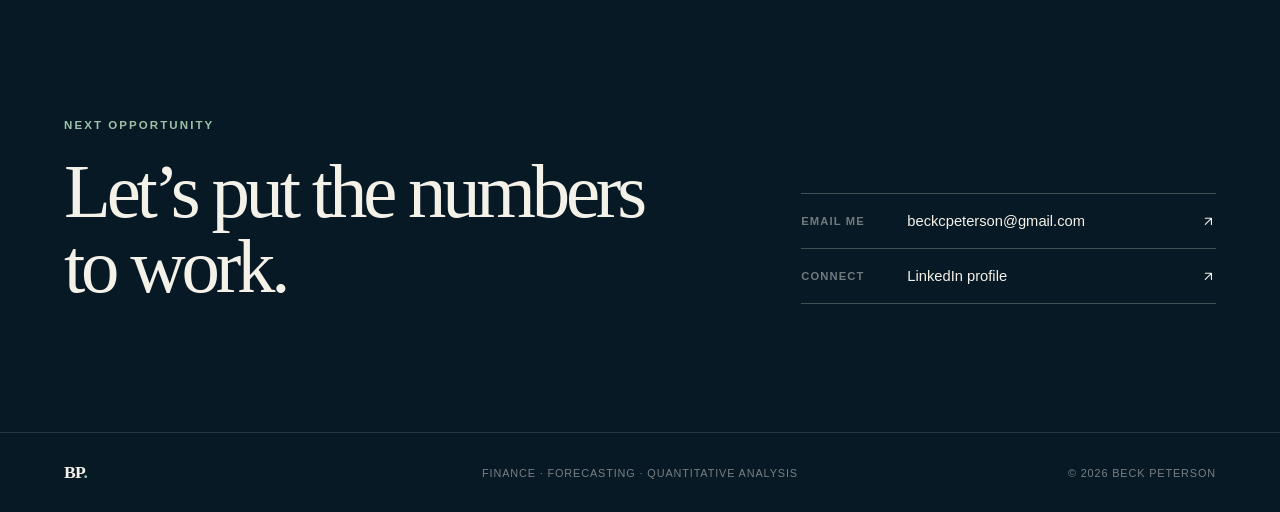
==== commit 35ec67f3: "Add files via upload" ====
--- a/index.html
+++ b/index.html
@@ -74,6 +74,59 @@
         margin: 1rem 0 0; padding: .9rem 1rem; border-left: 3px solid #5e8b71;
         background: #eef2e9; color: #41534a; font-size: .78rem; line-height: 1.6;
       }
+      .document-viewer {
+        margin-top: 1rem; overflow: hidden; border: 1px solid #2c444d;
+        background: #071925; color: #fff;
+      }
+      .document-toolbar {
+        display: flex; align-items: center; justify-content: space-between; gap: 1rem;
+        min-height: 68px; padding: .8rem 1rem; border-bottom: 1px solid #38505a;
+      }
+      .document-meta { min-width: 0; }
+      .document-eyebrow {
+        display: block; margin-bottom: .28rem; color: #a9cdb4;
+        font-size: .62rem; font-weight: 800; letter-spacing: .14em; text-transform: uppercase;
+      }
+      .document-title {
+        display: block; overflow: hidden; color: #fff; font-size: .88rem;
+        font-weight: 800; line-height: 1.3; text-overflow: ellipsis; white-space: nowrap;
+      }
+      .document-actions { display: flex; align-items: center; gap: .5rem; flex-shrink: 0; }
+      .document-page-count { min-width: 84px; color: #d8e1dd; font-size: .72rem; text-align: center; }
+      .document-button,
+      .document-open {
+        min-height: 38px; border: 1px solid #60727a; background: transparent; color: #fff;
+        font: inherit; font-size: .7rem; font-weight: 800; letter-spacing: .06em;
+      }
+      .document-button { min-width: 42px; padding: .45rem .65rem; cursor: pointer; }
+      .document-button:hover,
+      .document-button:focus-visible,
+      .document-open:hover,
+      .document-open:focus-visible { border-color: #a9cdb4; background: #17333d; outline: none; }
+      .document-button:disabled { cursor: default; opacity: .35; }
+      .document-open { display: inline-flex; align-items: center; padding: .45rem .78rem; text-decoration: none; }
+      .document-instructions {
+        margin: 0; padding: .55rem 1rem; background: #102b34; color: #c7d4d0;
+        font-size: .7rem; line-height: 1.5; text-align: center;
+      }
+      .document-track {
+        display: flex; width: 100%; overflow-x: auto; overflow-y: hidden;
+        scroll-behavior: smooth; scroll-snap-type: x mandatory; overscroll-behavior-inline: contain;
+        scrollbar-color: #8caf96 #142d36; scrollbar-width: thin;
+      }
+      .document-page {
+        position: relative; display: grid; flex: 0 0 100%; min-width: 100%; min-height: 440px;
+        box-sizing: border-box; place-items: center; padding: clamp(1rem, 2.5vw, 2rem);
+        background: #10252d; scroll-snap-align: center; scroll-snap-stop: always;
+      }
+      .document-page::before {
+        position: absolute; top: 1rem; left: 1rem; color: #8fa39c; content: attr(data-label);
+        font-size: .62rem; font-weight: 800; letter-spacing: .1em; text-transform: uppercase;
+      }
+      .document-page canvas { display: block; max-width: 100%; box-shadow: 0 18px 42px rgba(0,0,0,.35); }
+      .document-page-status { color: #b8c7c2; font-size: .76rem; }
+      .document-error { padding: 3rem 1rem; color: #fff; text-align: center; }
+      .document-error a { color: #b8d7bf; }
       @media (max-width: 900px) {
         .category-heading { grid-template-columns: 60px 1fr; }
         .category-heading p { grid-column: 2; }
@@ -84,6 +137,11 @@
         .category-heading { grid-template-columns: 38px 1fr; }
         .case-card { min-height: auto; }
         .case-body-grid { grid-template-columns: 1fr; }
+        .document-toolbar { align-items: flex-start; flex-direction: column; }
+        .document-actions { width: 100%; flex-wrap: wrap; }
+        .document-page-count { min-width: 68px; }
+        .document-open { margin-left: auto; }
+        .document-page { min-height: 330px; }
       }
     </style>
 
@@ -258,6 +316,20 @@
                     </ul>
                   </div>
                 </div>
+                <div class="document-viewer" data-pdf="Port-of-Los-Angeles-Benchmarking.pdf" data-title="Port of Los Angeles Benchmarking Presentation">
+                  <div class="document-toolbar">
+                    <div class="document-meta"><span class="document-eyebrow">Full presentation</span><span class="document-title">Port of Los Angeles Benchmarking</span></div>
+                    <div class="document-actions">
+                      <button class="document-button document-previous" type="button" aria-label="Previous slide">&#8592;</button>
+                      <span class="document-page-count" aria-live="polite">Loading...</span>
+                      <button class="document-button document-next" type="button" aria-label="Next slide">&#8594;</button>
+                      <a class="document-open" href="Port-of-Los-Angeles-Benchmarking.pdf" target="_blank" rel="noreferrer">Open full PDF</a>
+                    </div>
+                  </div>
+                  <p class="document-instructions">Use the arrows, swipe, or scroll sideways to move through all 16 slides.</p>
+                  <div class="document-track" tabindex="0" aria-label="Port of Los Angeles presentation slides"></div>
+                  <noscript><p class="document-error"><a href="Port-of-Los-Angeles-Benchmarking.pdf">Open the full presentation</a></p></noscript>
+                </div>
               </div>
             </details>
 
@@ -268,7 +340,7 @@
                   <p class="case-type">Profitability &middot; Cost and margin analysis</p>
                   <h4>League Profitability &amp; Margin Analysis</h4>
                   <p class="case-brief">I organized 2024 league-level revenue and direct costs into a consistent profitability model covering 12 sports.</p>
-                  <p class="case-result">650+ league and program records standardized for comparison</p>
+                  <p class="case-result">655 league and program records standardized for comparison</p>
                   <span class="case-open">View case study</span>
                 </div>
               </summary>
@@ -297,6 +369,20 @@
                       <li>Excel</li><li>Margin analysis</li><li>Cost allocation</li><li>Data organization</li>
                     </ul>
                   </div>
+                </div>
+                <div class="document-viewer" data-pdf="Volo-Margin-Analysis-Public.pdf" data-title="Volo Sports Margin Analysis - Public Portfolio Edition">
+                  <div class="document-toolbar">
+                    <div class="document-meta"><span class="document-eyebrow">Full public case study</span><span class="document-title">Volo Sports Margin Analysis</span></div>
+                    <div class="document-actions">
+                      <button class="document-button document-previous" type="button" aria-label="Previous page">&#8592;</button>
+                      <span class="document-page-count" aria-live="polite">Loading...</span>
+                      <button class="document-button document-next" type="button" aria-label="Next page">&#8594;</button>
+                      <a class="document-open" href="Volo-Margin-Analysis-Public.pdf" target="_blank" rel="noreferrer">Open full PDF</a>
+                    </div>
+                  </div>
+                  <p class="document-instructions">Use the arrows, swipe, or scroll sideways to view the method and all 12 sport profiles.</p>
+                  <div class="document-track" tabindex="0" aria-label="Volo Sports public case study pages"></div>
+                  <noscript><p class="document-error"><a href="Volo-Margin-Analysis-Public.pdf">Open the full case study</a></p></noscript>
                 </div>
               </div>
             </details>
@@ -339,6 +425,20 @@
                   </div>
                 </div>
                 <p class="case-note"><strong>Representative sample:</strong> Figures are from a sample commercial association and do not identify a private client.</p>
+                <div class="document-viewer" data-pdf="Commercial-Reserve-Study-Sample.pdf" data-title="Commercial Reserve Study - Representative Sample">
+                  <div class="document-toolbar">
+                    <div class="document-meta"><span class="document-eyebrow">Full representative report</span><span class="document-title">Commercial Reserve Study Sample</span></div>
+                    <div class="document-actions">
+                      <button class="document-button document-previous" type="button" aria-label="Previous page">&#8592;</button>
+                      <span class="document-page-count" aria-live="polite">Loading...</span>
+                      <button class="document-button document-next" type="button" aria-label="Next page">&#8594;</button>
+                      <a class="document-open" href="Commercial-Reserve-Study-Sample.pdf" target="_blank" rel="noreferrer">Open full PDF</a>
+                    </div>
+                  </div>
+                  <p class="document-instructions">Use the arrows, swipe, or scroll sideways to move through all 52 pages.</p>
+                  <div class="document-track" tabindex="0" aria-label="Commercial reserve study sample pages"></div>
+                  <noscript><p class="document-error"><a href="Commercial-Reserve-Study-Sample.pdf">Open the full report</a></p></noscript>
+                </div>
               </div>
             </details>
           </div>
@@ -390,6 +490,20 @@
                     </ul>
                   </div>
                 </div>
+                <div class="document-viewer" data-pdf="Housing-Prices-Metro-Access.pdf" data-title="Housing Prices, Metro Access and Neighborhood Amenities">
+                  <div class="document-toolbar">
+                    <div class="document-meta"><span class="document-eyebrow">Full research paper</span><span class="document-title">Housing Prices, Metro Access &amp; Neighborhood Amenities</span></div>
+                    <div class="document-actions">
+                      <button class="document-button document-previous" type="button" aria-label="Previous page">&#8592;</button>
+                      <span class="document-page-count" aria-live="polite">Loading...</span>
+                      <button class="document-button document-next" type="button" aria-label="Next page">&#8594;</button>
+                      <a class="document-open" href="Housing-Prices-Metro-Access.pdf" target="_blank" rel="noreferrer">Open full PDF</a>
+                    </div>
+                  </div>
+                  <p class="document-instructions">Use the arrows, swipe, or scroll sideways to move through all five pages.</p>
+                  <div class="document-track" tabindex="0" aria-label="Housing econometrics paper pages"></div>
+                  <noscript><p class="document-error"><a href="Housing-Prices-Metro-Access.pdf">Open the full paper</a></p></noscript>
+                </div>
               </div>
             </details>
 
@@ -429,6 +543,20 @@
                       <li>Monetary policy</li><li>Financial regulation</li><li>Policy research</li><li>Source synthesis</li><li>PowerPoint</li>
                     </ul>
                   </div>
+                </div>
+                <div class="document-viewer" data-pdf="Stablecoins-Future-of-Finance.pdf" data-title="Stablecoins and the Future of Finance">
+                  <div class="document-toolbar">
+                    <div class="document-meta"><span class="document-eyebrow">Full presentation</span><span class="document-title">Stablecoins &amp; the Future of Finance</span></div>
+                    <div class="document-actions">
+                      <button class="document-button document-previous" type="button" aria-label="Previous slide">&#8592;</button>
+                      <span class="document-page-count" aria-live="polite">Loading...</span>
+                      <button class="document-button document-next" type="button" aria-label="Next slide">&#8594;</button>
+                      <a class="document-open" href="Stablecoins-Future-of-Finance.pdf" target="_blank" rel="noreferrer">Open full PDF</a>
+                    </div>
+                  </div>
+                  <p class="document-instructions">Use the arrows, swipe, or scroll sideways to move through all 29 slides.</p>
+                  <div class="document-track" tabindex="0" aria-label="Stablecoins presentation slides"></div>
+                  <noscript><p class="document-error"><a href="Stablecoins-Future-of-Finance.pdf">Open the full presentation</a></p></noscript>
                 </div>
               </div>
             </details>
@@ -562,5 +690,156 @@
         <p>&copy; 2026 Beck Peterson</p>
       </footer>
     </main>
+
+    <script type="module">
+      const pdfModuleUrl = "https://cdn.jsdelivr.net/npm/pdfjs-dist@4.10.38/build/pdf.min.mjs";
+      const pdfWorkerUrl = "https://cdn.jsdelivr.net/npm/pdfjs-dist@4.10.38/build/pdf.worker.min.mjs";
+      const viewers = [...document.querySelectorAll(".document-viewer")];
+      let pdfLibraryPromise;
+
+      function loadPdfLibrary() {
+        if (!pdfLibraryPromise) {
+          pdfLibraryPromise = import(pdfModuleUrl).then((library) => {
+            library.GlobalWorkerOptions.workerSrc = pdfWorkerUrl;
+            return library;
+          });
+        }
+        return pdfLibraryPromise;
+      }
+
+      async function initializeViewer(viewer) {
+        if (viewer.dataset.initialized === "true") return;
+        viewer.dataset.initialized = "true";
+
+        const track = viewer.querySelector(".document-track");
+        const counter = viewer.querySelector(".document-page-count");
+        const previous = viewer.querySelector(".document-previous");
+        const next = viewer.querySelector(".document-next");
+        const pdfUrl = viewer.dataset.pdf;
+        let currentPage = 1;
+
+        try {
+          const pdfjs = await loadPdfLibrary();
+          const pdf = await pdfjs.getDocument({ url: pdfUrl }).promise;
+          const pageElements = [];
+          const renderTasks = new Map();
+
+          for (let pageNumber = 1; pageNumber <= pdf.numPages; pageNumber += 1) {
+            const pageElement = document.createElement("section");
+            pageElement.className = "document-page";
+            pageElement.dataset.page = String(pageNumber);
+            pageElement.dataset.label = `Page ${pageNumber} of ${pdf.numPages}`;
+            pageElement.setAttribute("aria-label", `Page ${pageNumber} of ${pdf.numPages}`);
+            const status = document.createElement("span");
+            status.className = "document-page-status";
+            status.textContent = `Page ${pageNumber}`;
+            pageElement.append(status);
+            track.append(pageElement);
+            pageElements.push(pageElement);
+          }
+
+          function updateControls(pageNumber) {
+            currentPage = Math.max(1, Math.min(pdf.numPages, pageNumber));
+            counter.textContent = `Page ${currentPage} / ${pdf.numPages}`;
+            previous.disabled = currentPage === 1;
+            next.disabled = currentPage === pdf.numPages;
+          }
+
+          async function renderPage(pageNumber) {
+            if (pageNumber < 1 || pageNumber > pdf.numPages) return;
+            const pageElement = pageElements[pageNumber - 1];
+            if (pageElement.dataset.rendered === "true") return;
+            if (renderTasks.has(pageNumber)) return renderTasks.get(pageNumber);
+
+            const task = (async () => {
+              const page = await pdf.getPage(pageNumber);
+              const baseViewport = page.getViewport({ scale: 1 });
+              const availableWidth = Math.max(260, track.clientWidth - 64);
+              const availableHeight = Math.max(280, Math.min(window.innerHeight * .68, 680));
+              const cssScale = Math.min(availableWidth / baseViewport.width, availableHeight / baseViewport.height);
+              const outputScale = Math.min(window.devicePixelRatio || 1, 2);
+              const viewport = page.getViewport({ scale: cssScale * outputScale });
+              const canvas = document.createElement("canvas");
+              const context = canvas.getContext("2d", { alpha: false });
+              canvas.width = Math.floor(viewport.width);
+              canvas.height = Math.floor(viewport.height);
+              canvas.style.width = `${Math.floor(baseViewport.width * cssScale)}px`;
+              canvas.style.height = `${Math.floor(baseViewport.height * cssScale)}px`;
+              canvas.setAttribute("role", "img");
+              canvas.setAttribute("aria-label", `${viewer.dataset.title}, page ${pageNumber} of ${pdf.numPages}`);
+              await page.render({ canvasContext: context, viewport }).promise;
+              pageElement.replaceChildren(canvas);
+              pageElement.dataset.rendered = "true";
+            })();
+
+            renderTasks.set(pageNumber, task);
+            try {
+              await task;
+            } finally {
+              renderTasks.delete(pageNumber);
+            }
+          }
+
+          function goToPage(pageNumber) {
+            const target = Math.max(1, Math.min(pdf.numPages, pageNumber));
+            track.scrollTo({ left: (target - 1) * track.clientWidth, behavior: "smooth" });
+            updateControls(target);
+            renderPage(target);
+            renderPage(target - 1);
+            renderPage(target + 1);
+          }
+
+          const observer = new IntersectionObserver((entries) => {
+            entries.forEach((entry) => {
+              if (entry.isIntersecting) renderPage(Number(entry.target.dataset.page));
+            });
+          }, { root: track, rootMargin: "0px 100% 0px 100%", threshold: .01 });
+          pageElements.forEach((pageElement) => observer.observe(pageElement));
+
+          let scrollFrame;
+          track.addEventListener("scroll", () => {
+            cancelAnimationFrame(scrollFrame);
+            scrollFrame = requestAnimationFrame(() => {
+              const pageNumber = Math.round(track.scrollLeft / Math.max(track.clientWidth, 1)) + 1;
+              updateControls(pageNumber);
+              renderPage(pageNumber);
+              renderPage(pageNumber - 1);
+              renderPage(pageNumber + 1);
+            });
+          }, { passive: true });
+
+          previous.addEventListener("click", () => goToPage(currentPage - 1));
+          next.addEventListener("click", () => goToPage(currentPage + 1));
+          track.addEventListener("keydown", (event) => {
+            if (event.key === "ArrowLeft") {
+              event.preventDefault();
+              goToPage(currentPage - 1);
+            }
+            if (event.key === "ArrowRight") {
+              event.preventDefault();
+              goToPage(currentPage + 1);
+            }
+          });
+
+          updateControls(1);
+          renderPage(1);
+          renderPage(2);
+        } catch (error) {
+          counter.textContent = "PDF available";
+          previous.disabled = true;
+          next.disabled = true;
+          track.innerHTML = `<div class="document-error">The inline viewer could not load. <a href="${pdfUrl}" target="_blank" rel="noreferrer">Open the full PDF instead.</a></div>`;
+        }
+      }
+
+      viewers.forEach((viewer) => {
+        const caseStudy = viewer.closest("details");
+        if (!caseStudy) return;
+        caseStudy.addEventListener("toggle", () => {
+          if (caseStudy.open) requestAnimationFrame(() => initializeViewer(viewer));
+        });
+        if (caseStudy.open) initializeViewer(viewer);
+      });
+    </script>
   </body>
 </html>
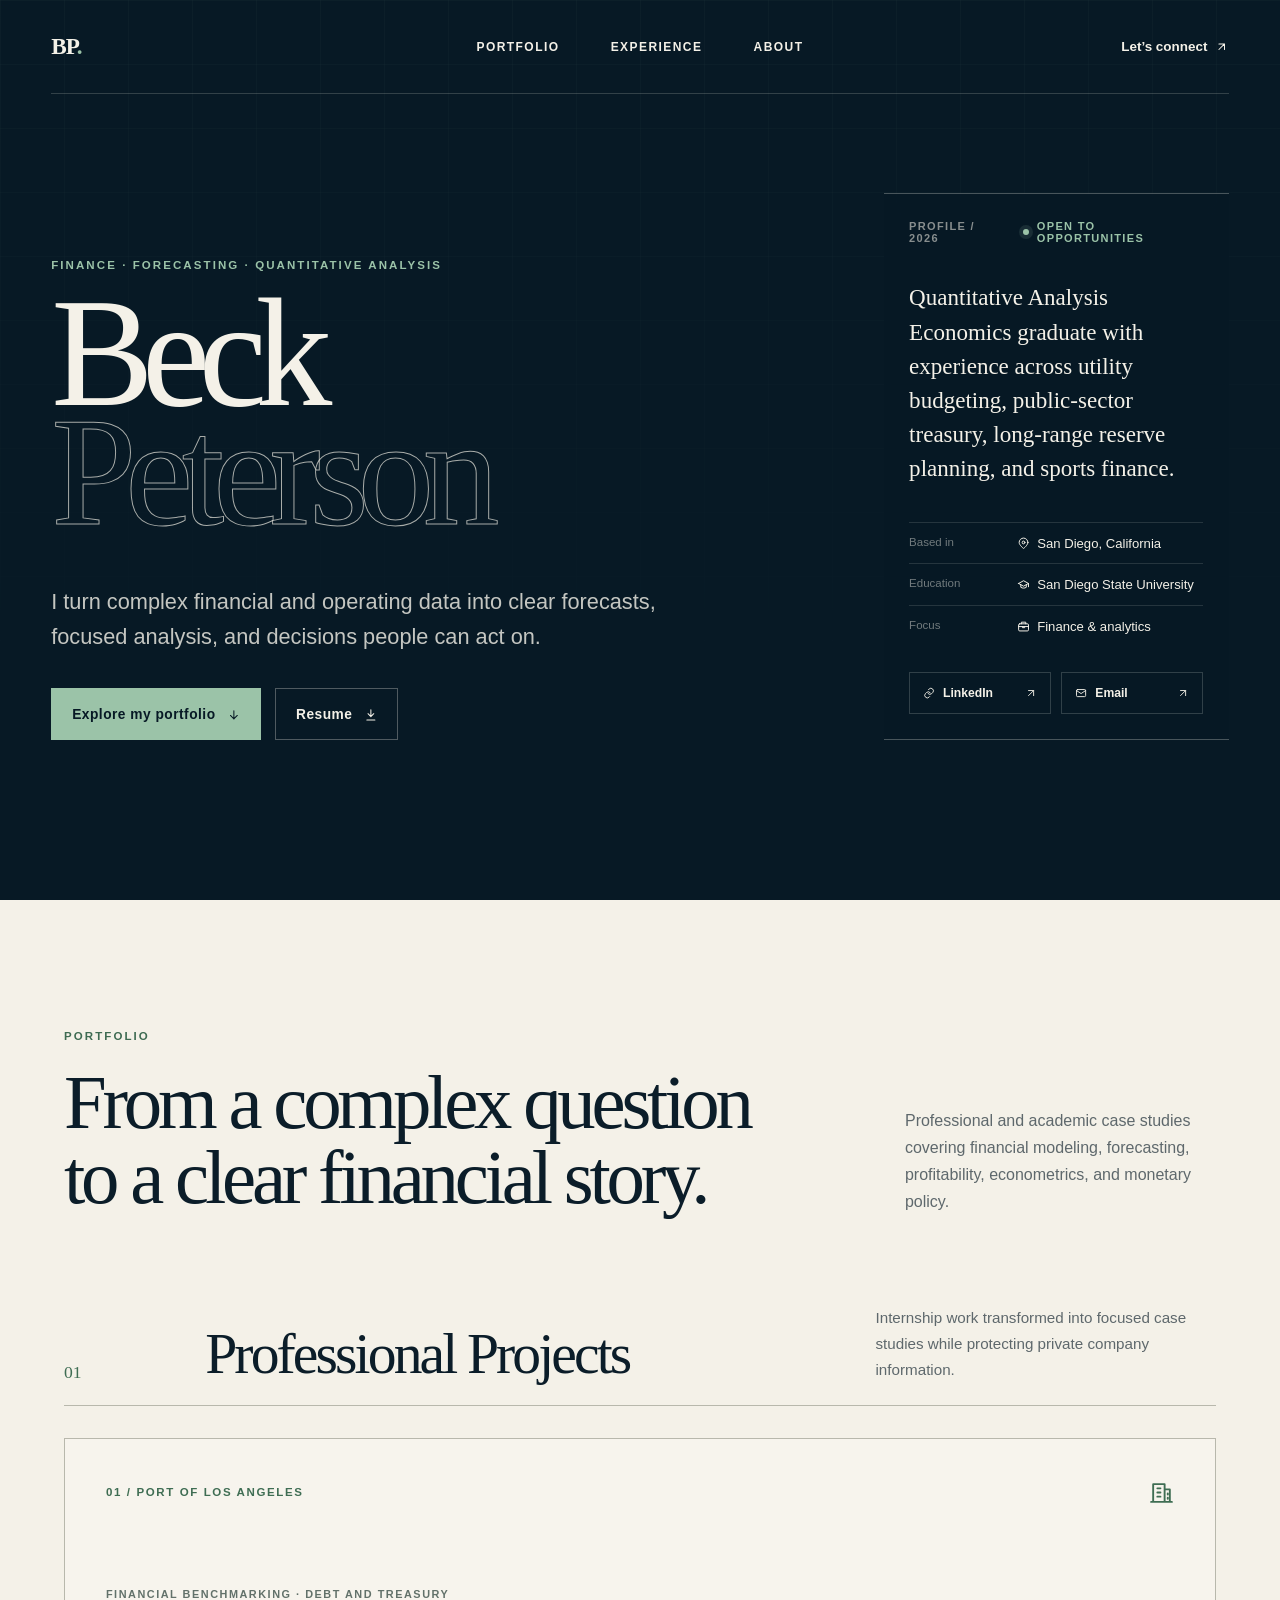
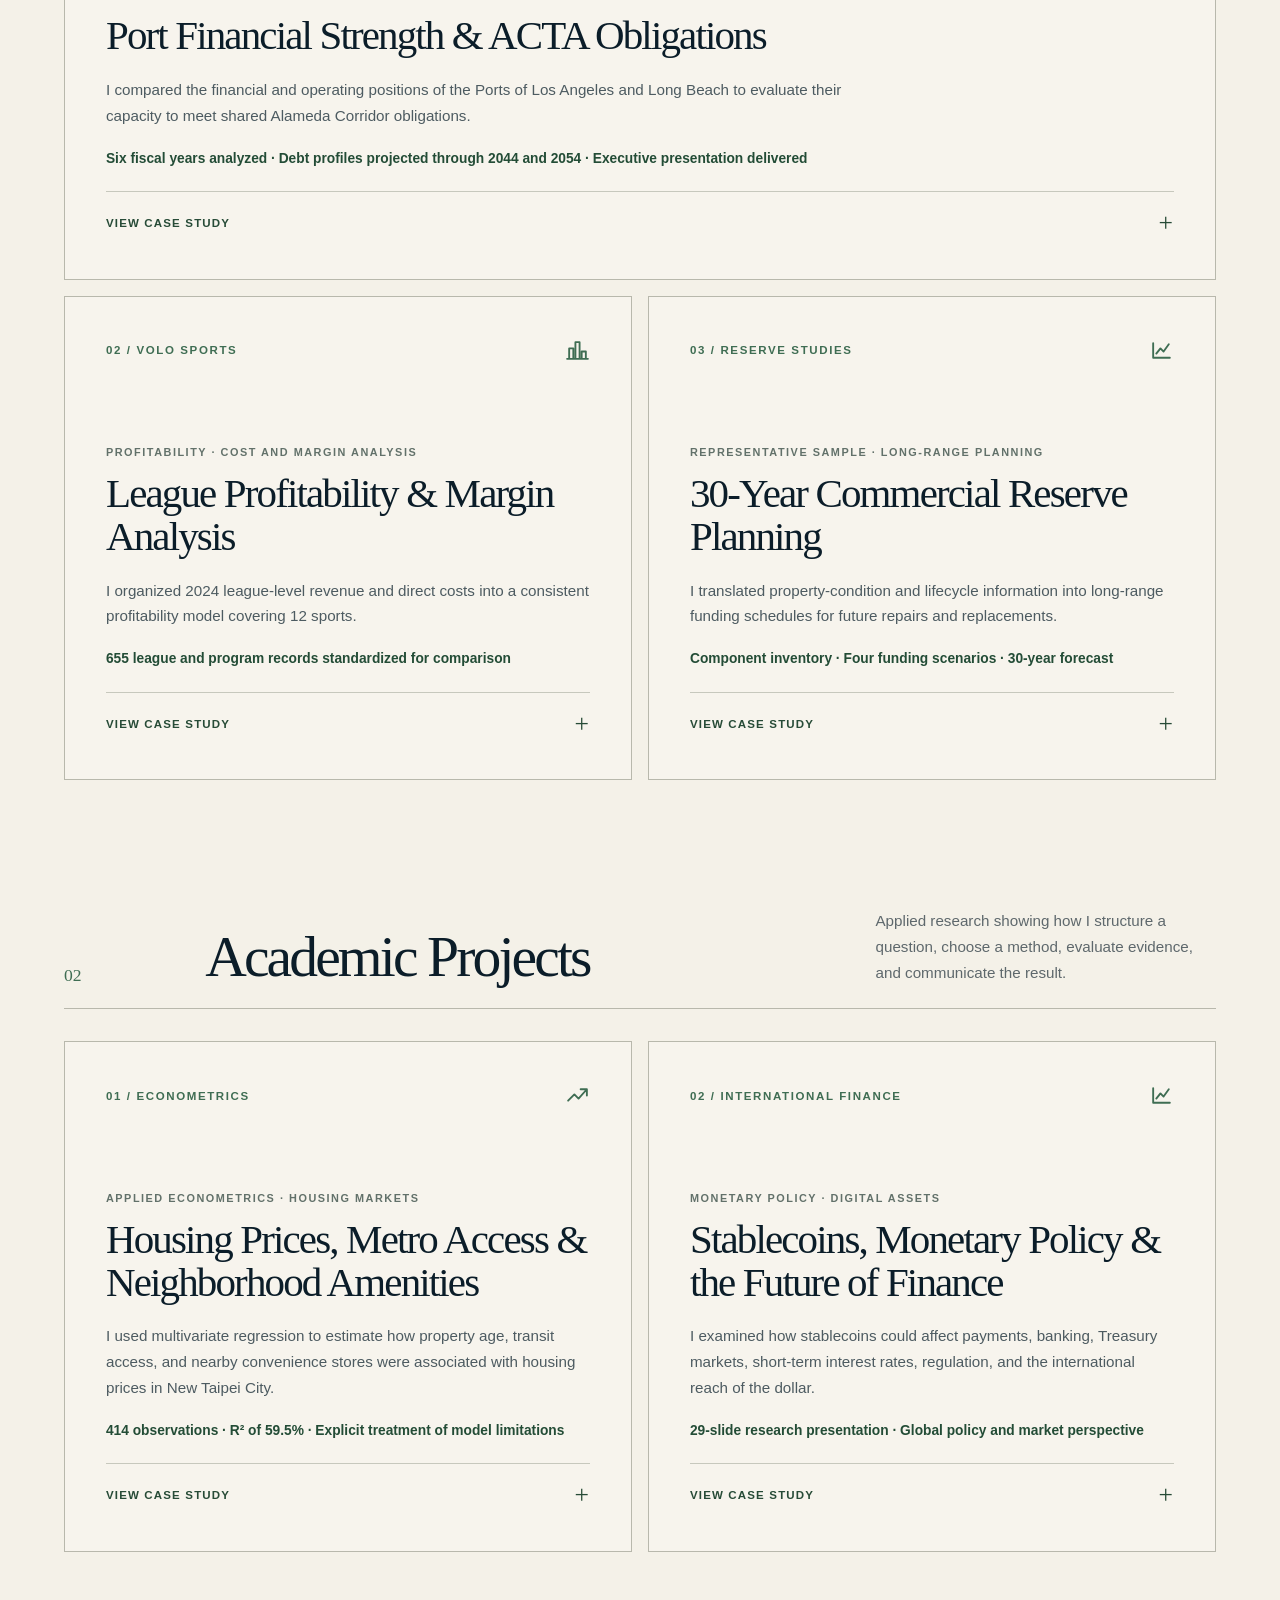
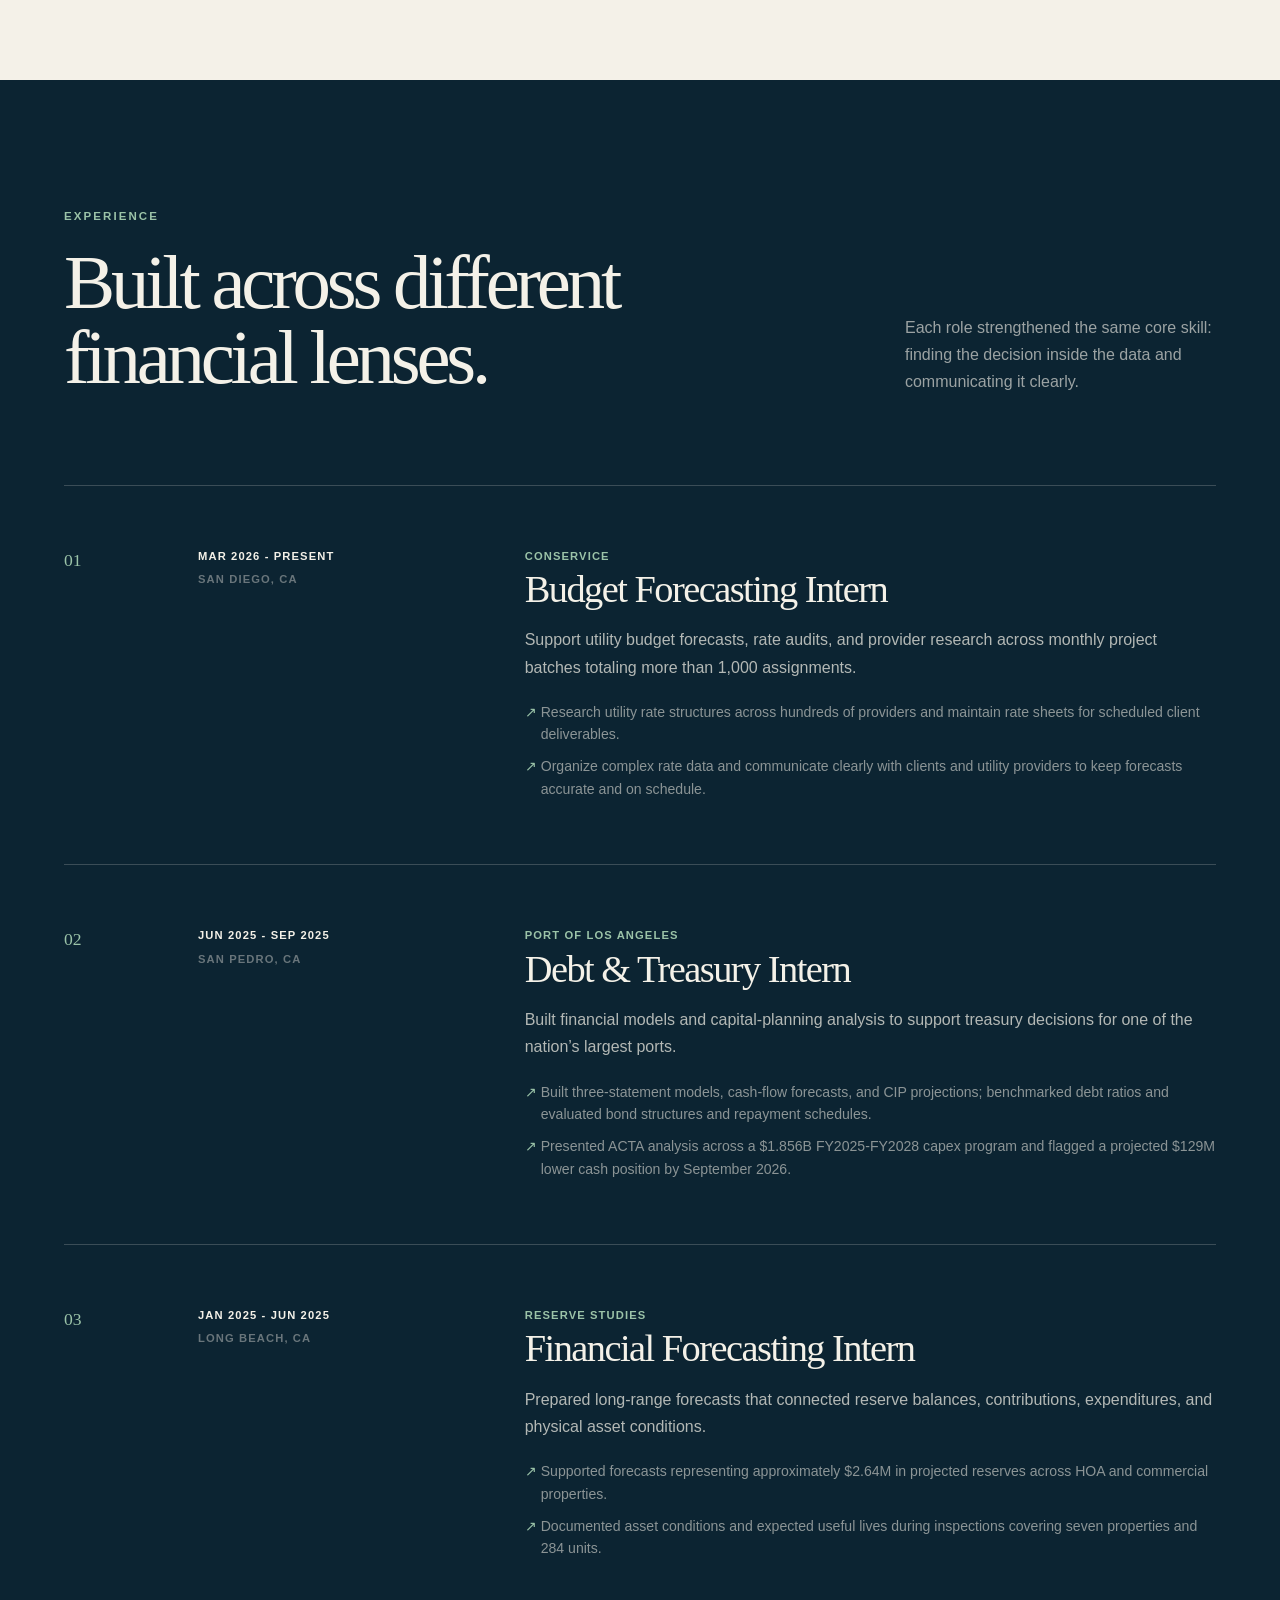
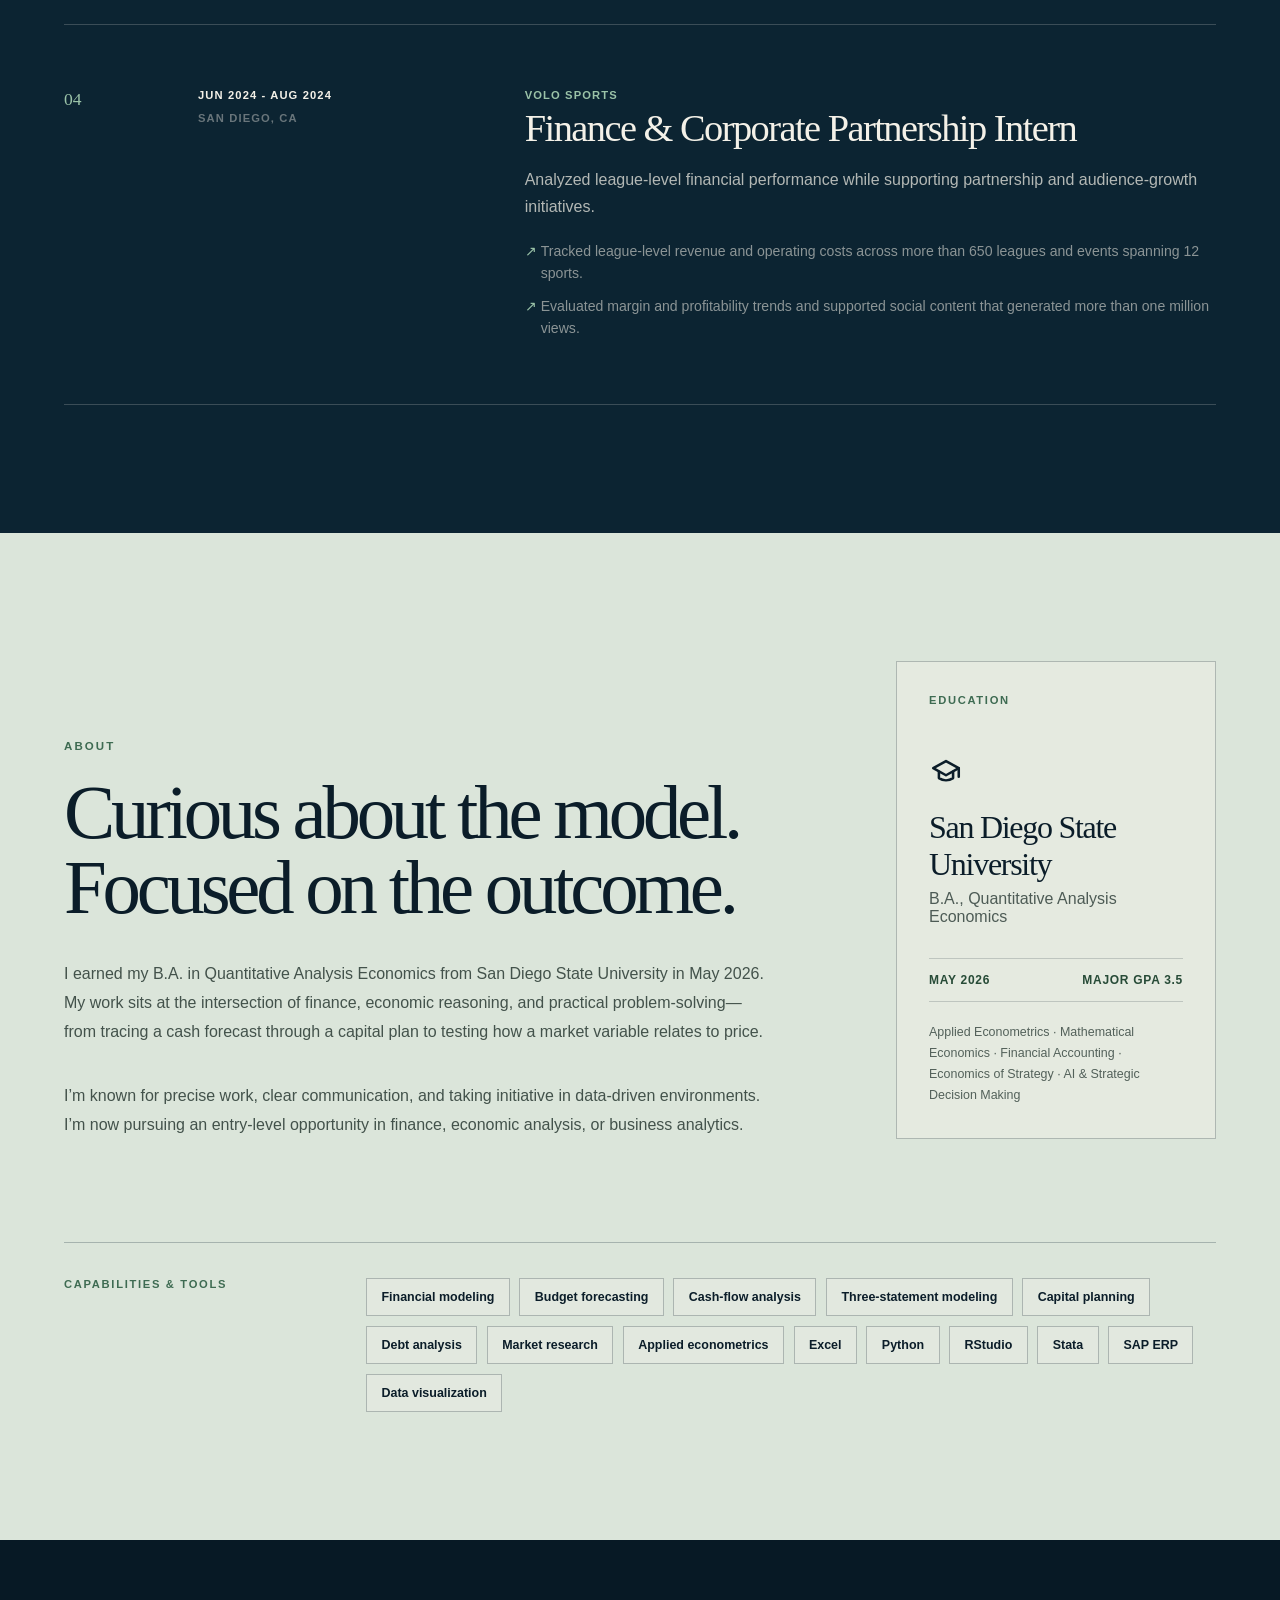
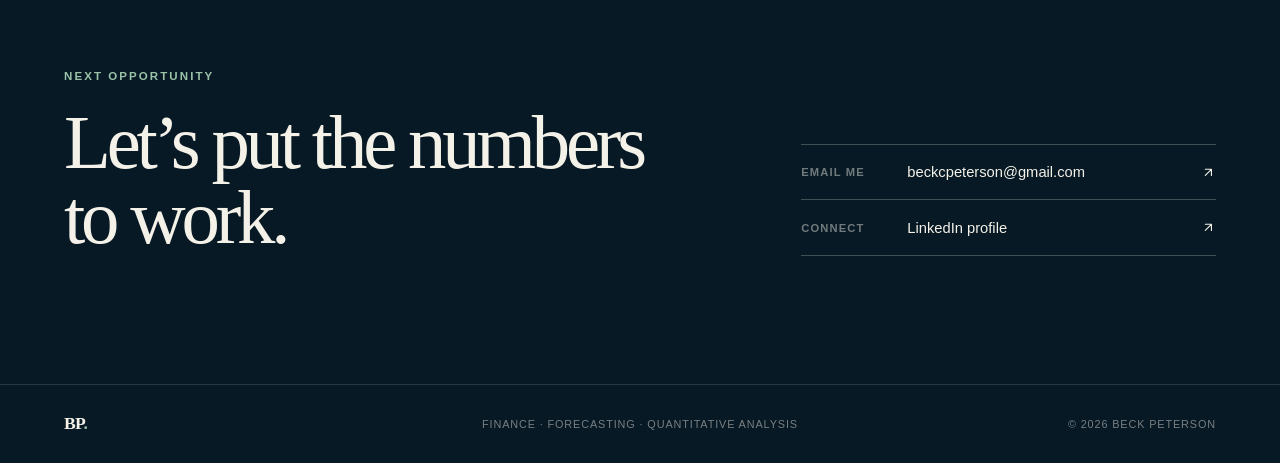
==== commit 63bac84a: "Add files via upload" ====
--- a/index.html
+++ b/index.html
@@ -250,12 +250,6 @@
           </aside>
         </div>
 
-        <div class="metric-strip" aria-label="Career highlights">
-          <div><strong>$1.856B</strong><span>capital program analyzed</span></div>
-          <div><strong>$129M</strong><span>cash-position gap flagged</span></div>
-          <div><strong>1,000+</strong><span>monthly forecasts supported</span></div>
-          <div><strong>655</strong><span>leagues &amp; events analyzed</span></div>
-        </div>
       </section>
 
       <!-- PORTFOLIO: Open a case study below to edit its detailed content. -->
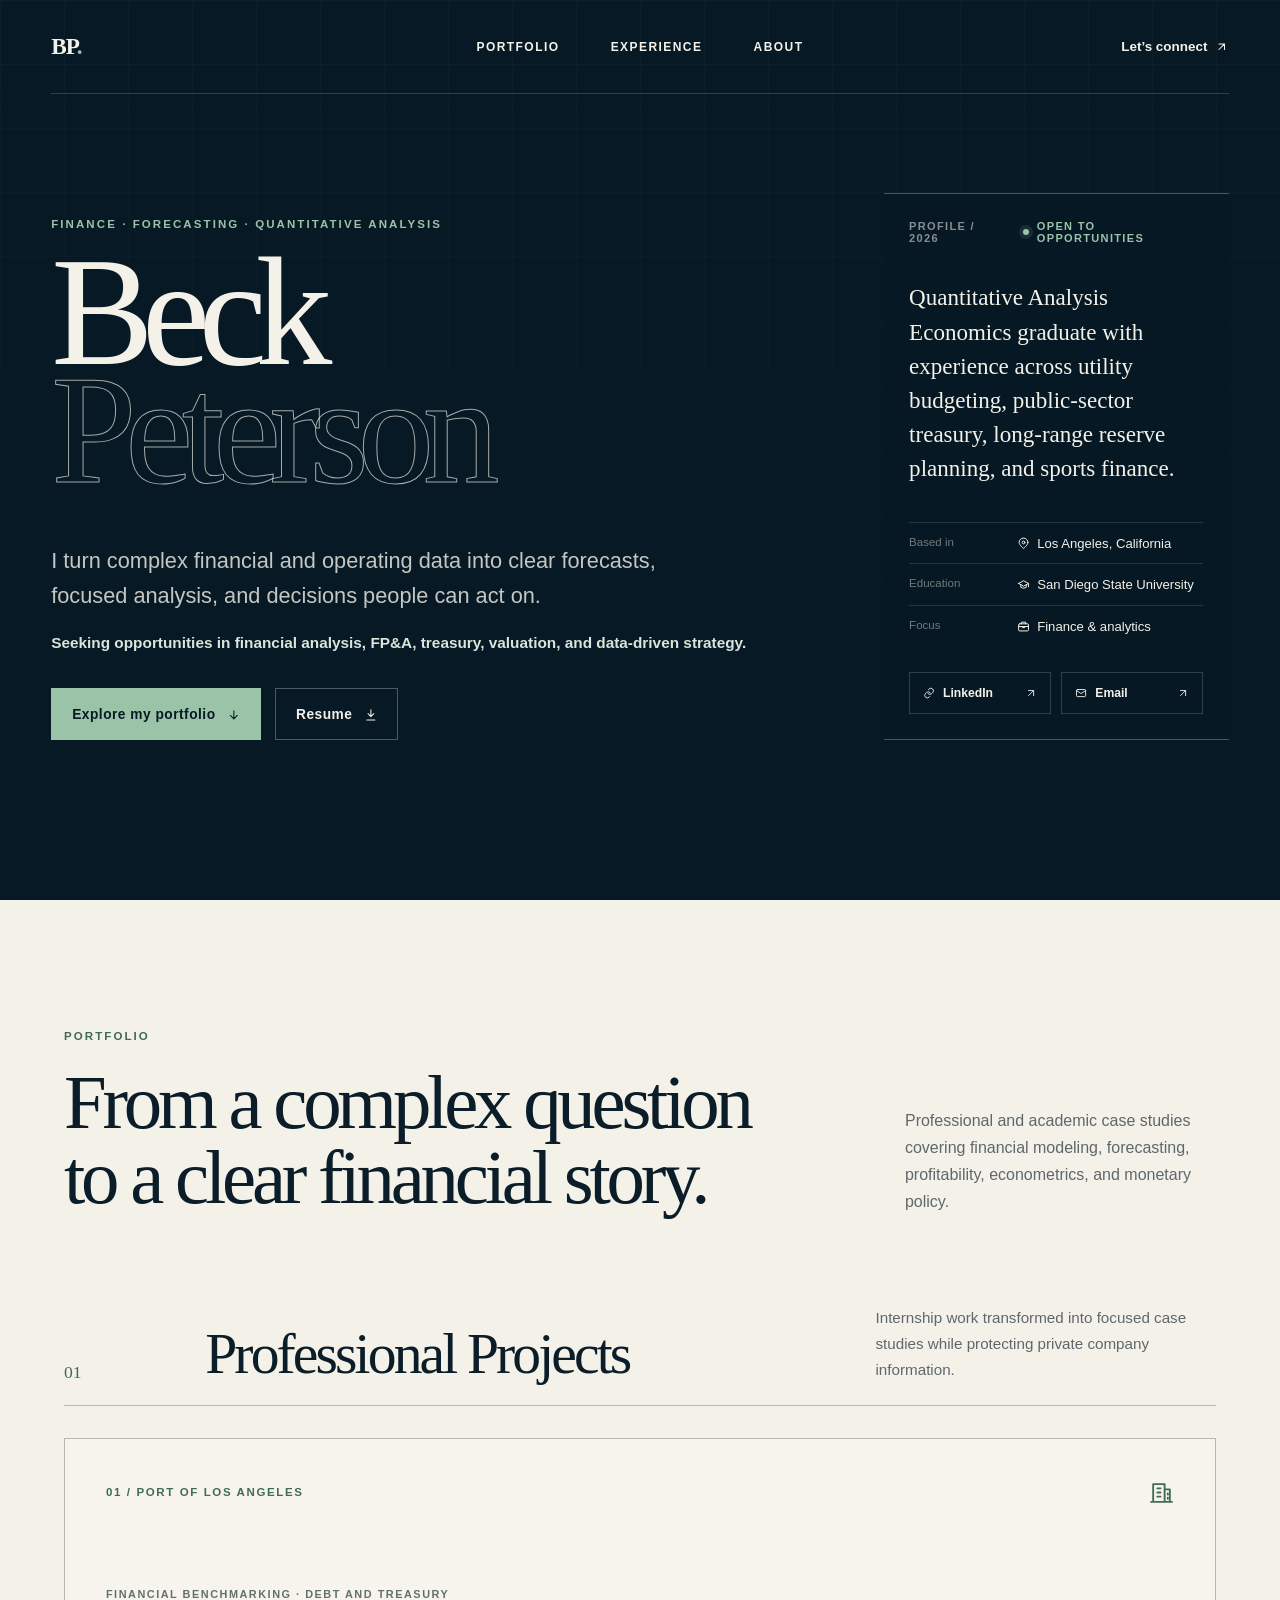
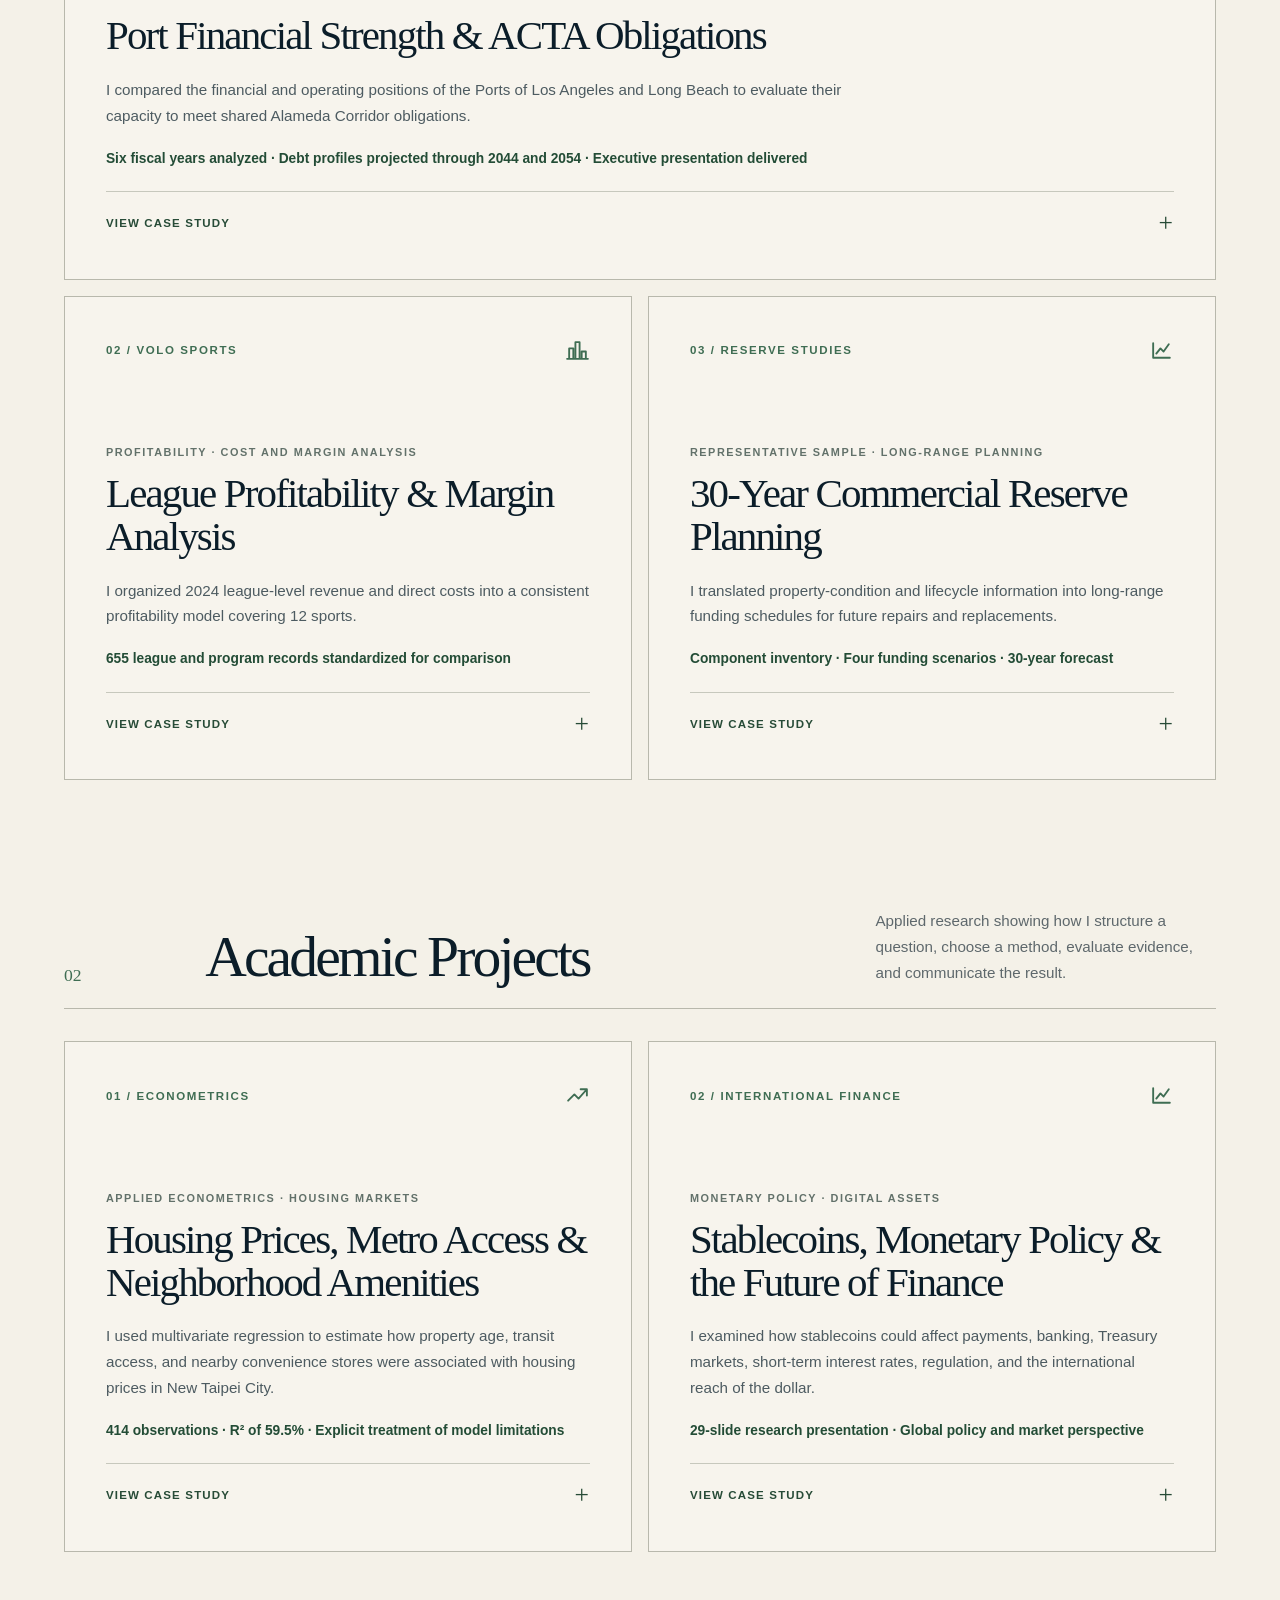
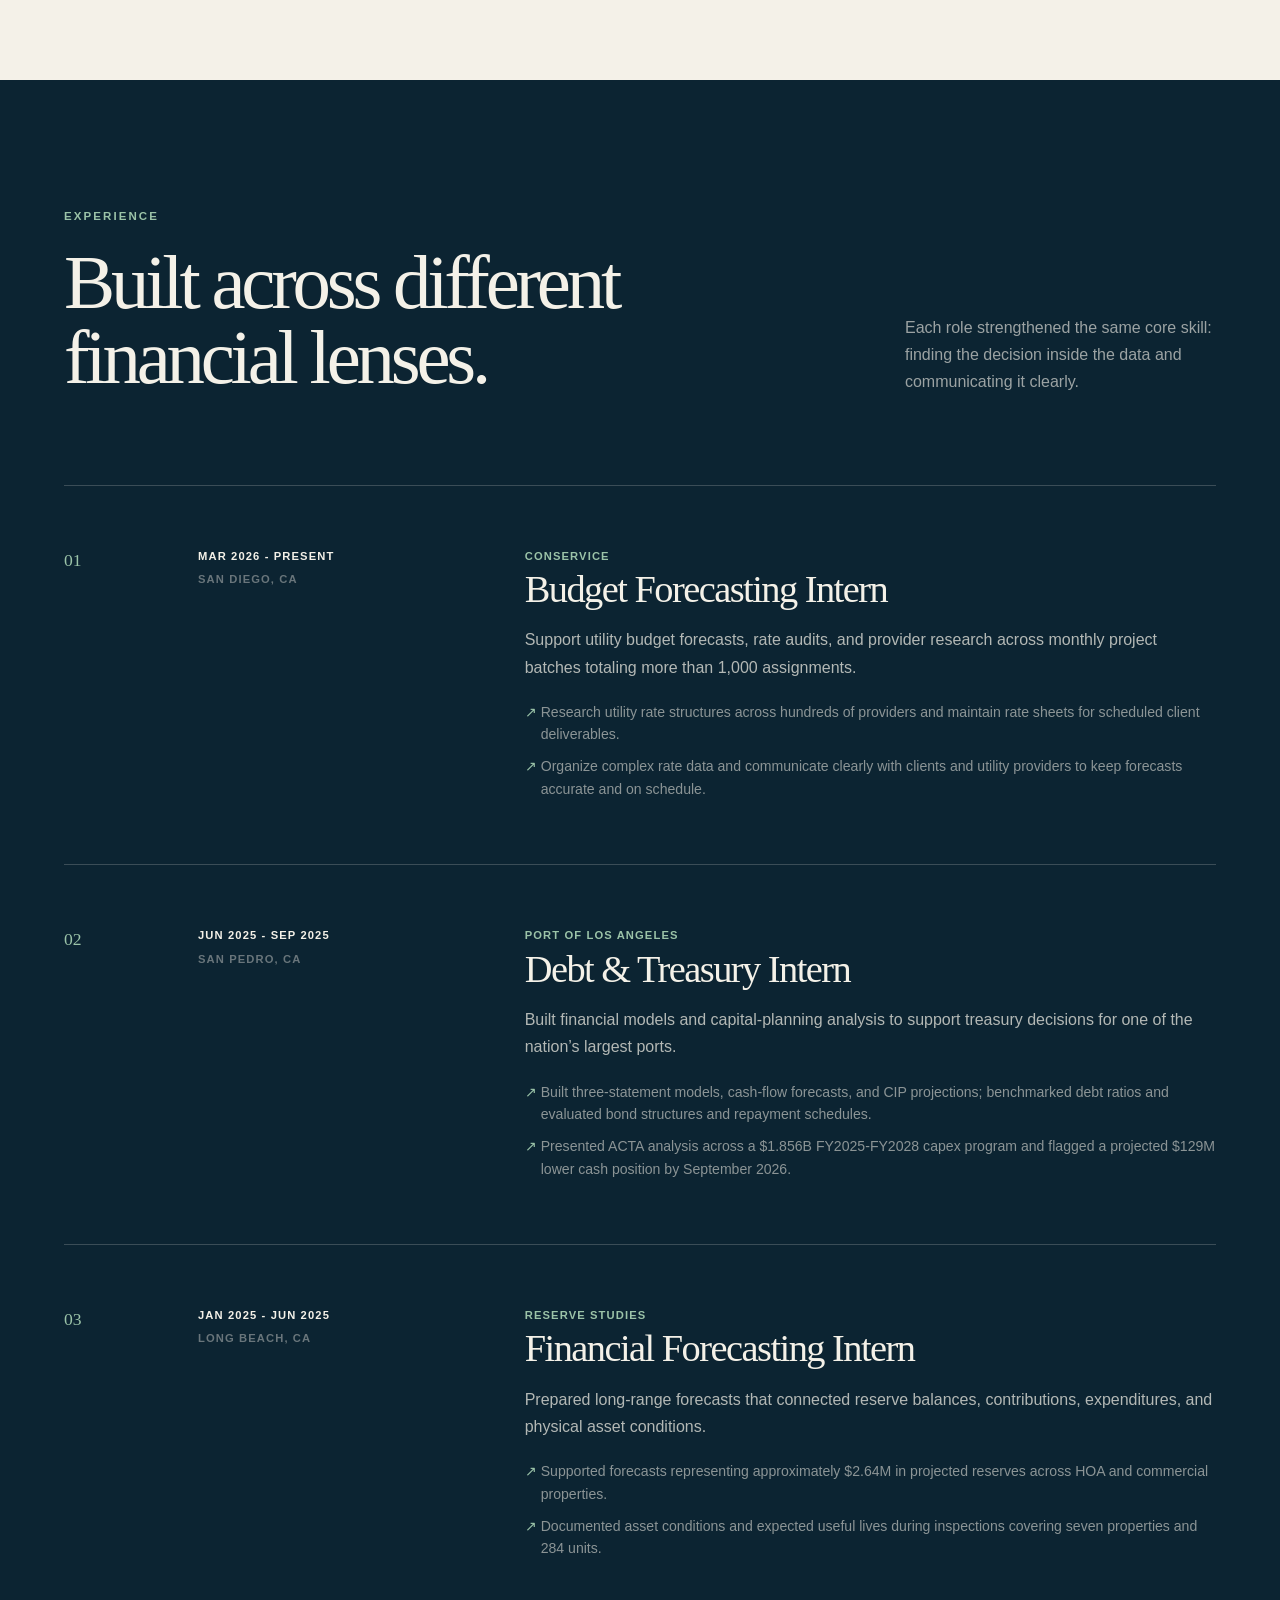
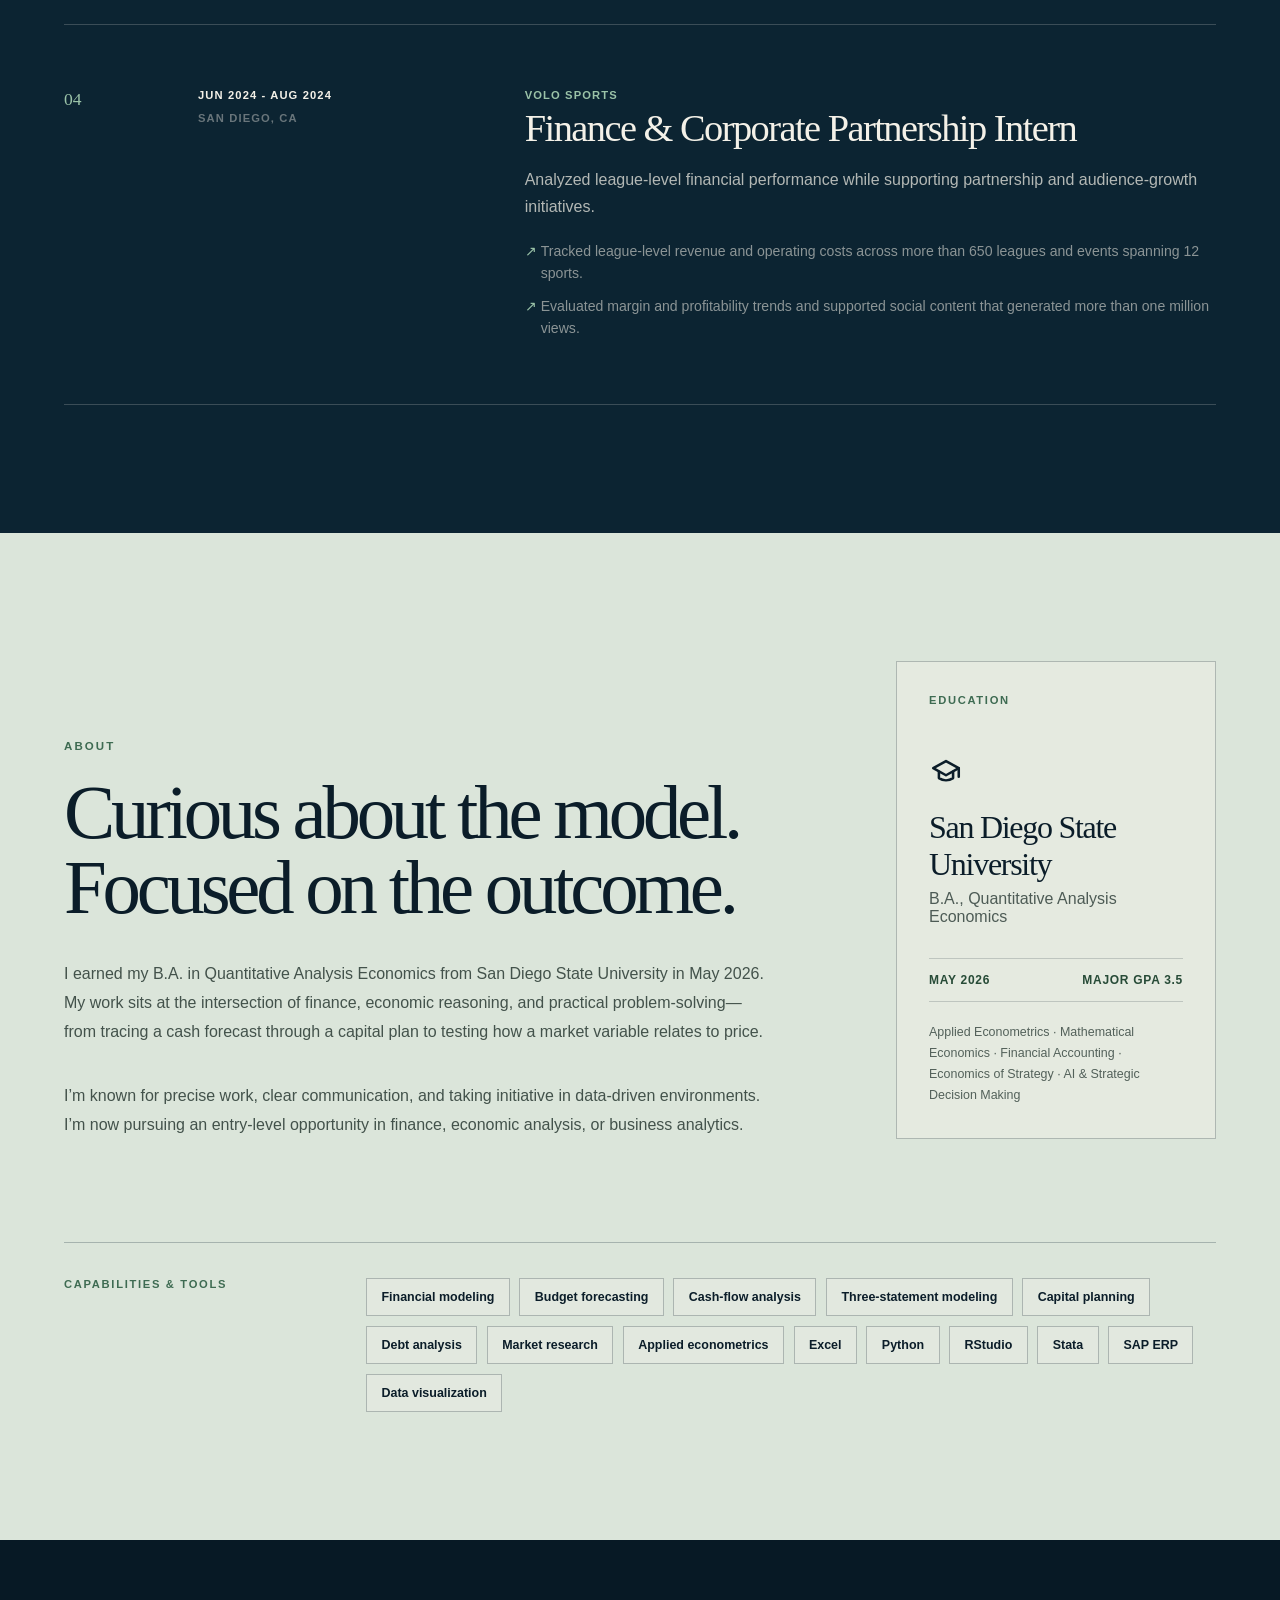
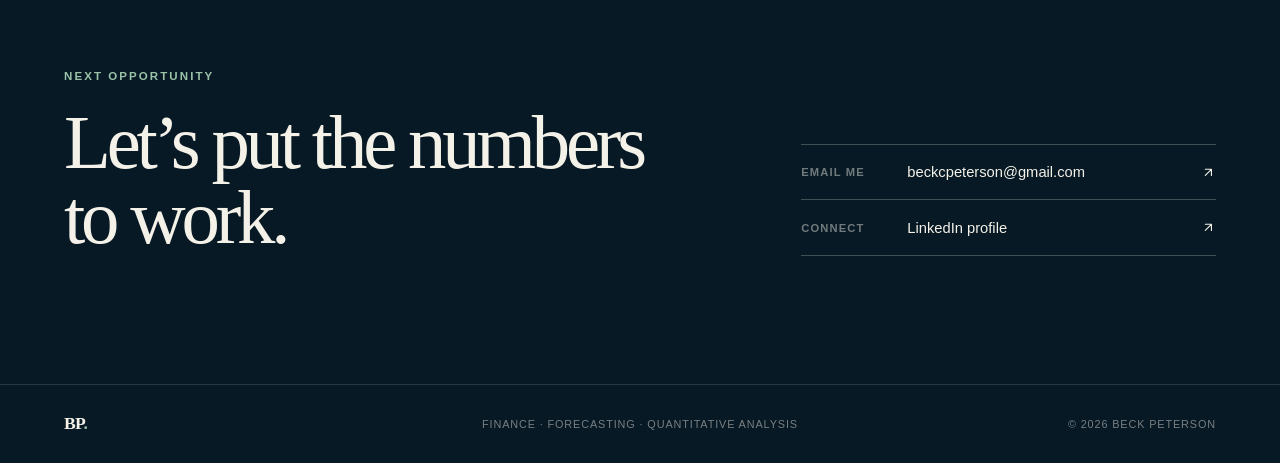
==== commit 7f71f720: "Add files via upload" ====
--- a/index.html
+++ b/index.html
@@ -67,8 +67,7 @@
       }
       .case-section p { margin: 0; color: #4d5b61; font-size: .9rem; line-height: 1.72; }
       .case-section ul { display: grid; gap: .55rem; margin: 0; padding: 0; color: #4d5b61; font-size: .88rem; line-height: 1.62; list-style: none; }
-      .case-section li { position: relative; padding-left: 1rem; }
-      .case-section li::before { position: absolute; left: 0; content: "↗"; color: #3e6b52; }
+      .case-section li { padding-left: 0; }
       .case-tools { margin-top: 1rem; }
       .case-note {
         margin: 1rem 0 0; padding: .9rem 1rem; border-left: 3px solid #5e8b71;
@@ -201,6 +200,10 @@
               I turn complex financial and operating data into clear forecasts,
               focused analysis, and decisions people can act on.
             </p>
+            <p style="max-width:720px;margin:1.1rem 0 0;color:var(--sage);font-size:clamp(.92rem,1.2vw,1.05rem);font-weight:700;line-height:1.55">
+              Seeking opportunities in financial analysis, FP&amp;A, treasury,
+              valuation, and data-driven strategy.
+            </p>
             <div class="hero-actions">
               <a class="button button-primary" href="#selected-work">
                 Explore my portfolio
@@ -226,7 +229,7 @@
             <dl class="brief-details">
               <div>
                 <dt>Based in</dt>
-                <dd><svg class="icon" aria-hidden="true"><use href="#icon-location"/></svg> San Diego, California</dd>
+                <dd><svg class="icon" aria-hidden="true"><use href="#icon-location"/></svg> Los Angeles, California</dd>
               </div>
               <div>
                 <dt>Education</dt>
